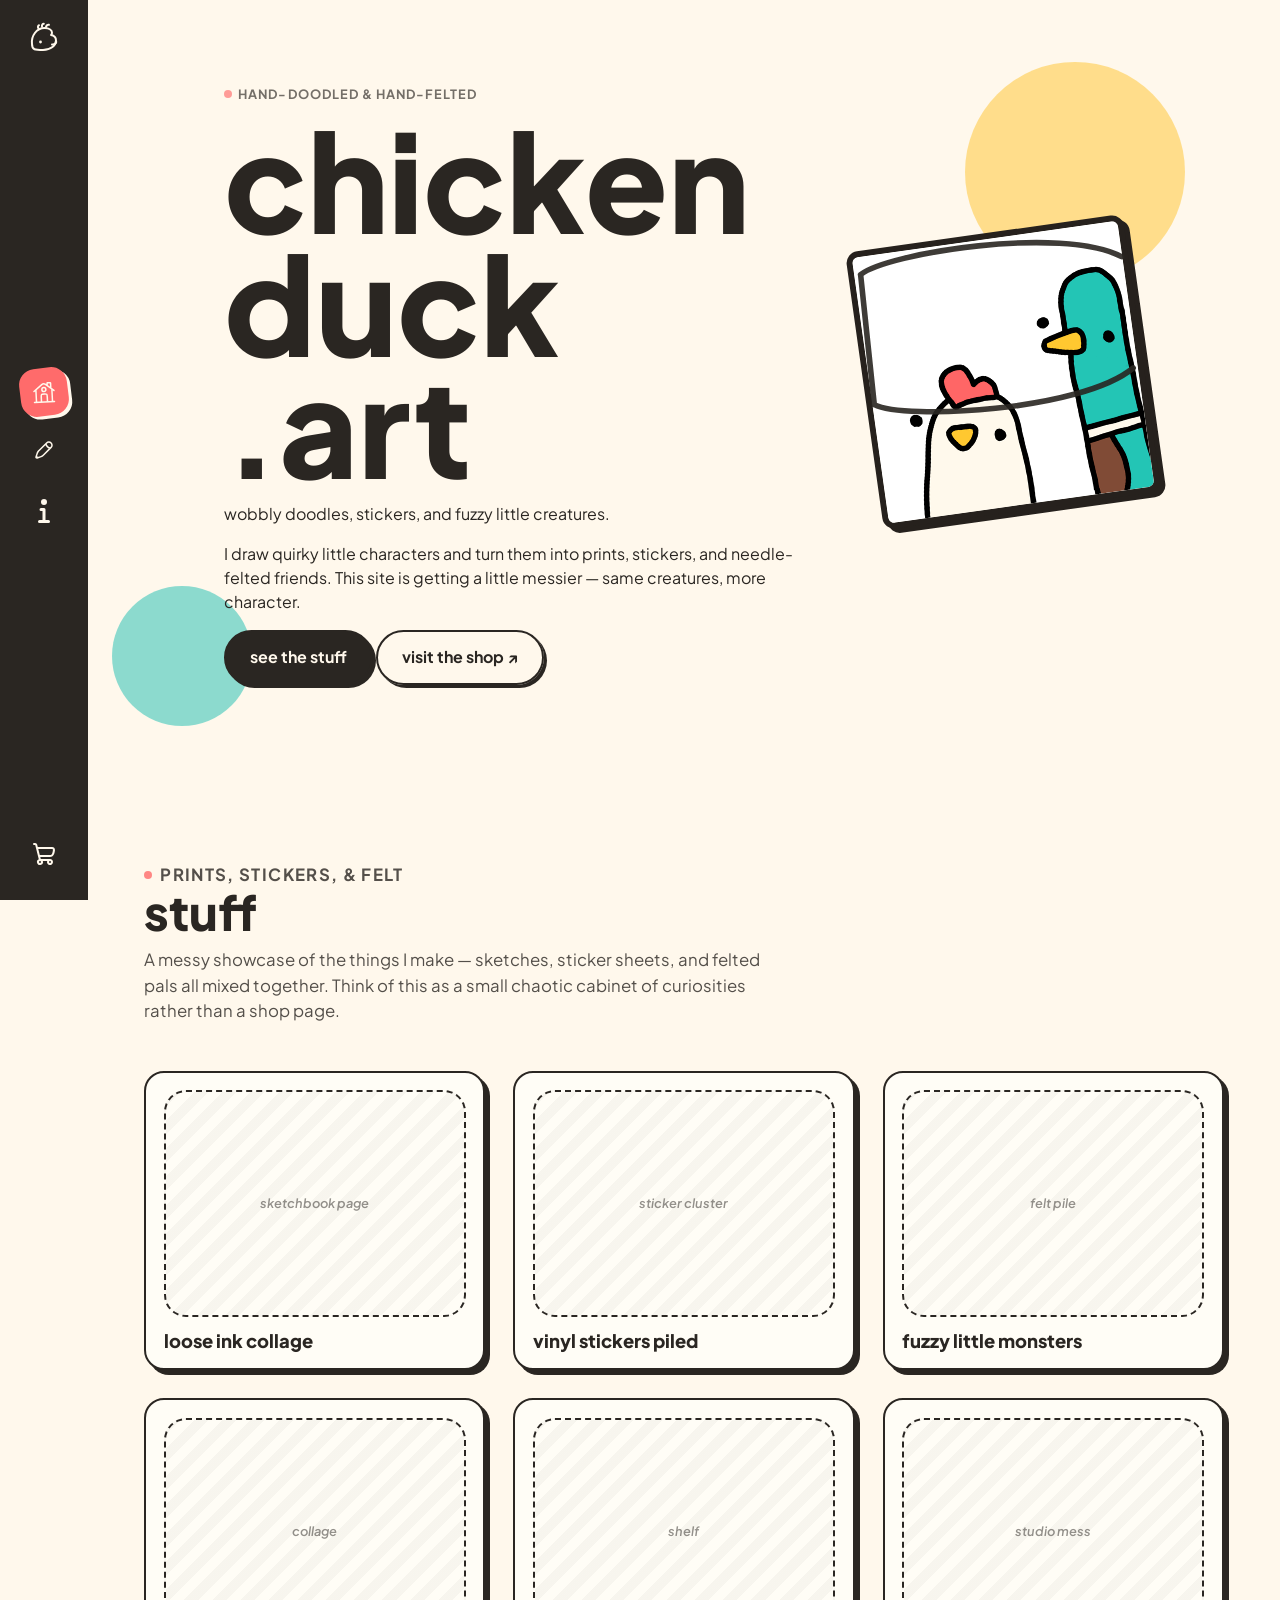
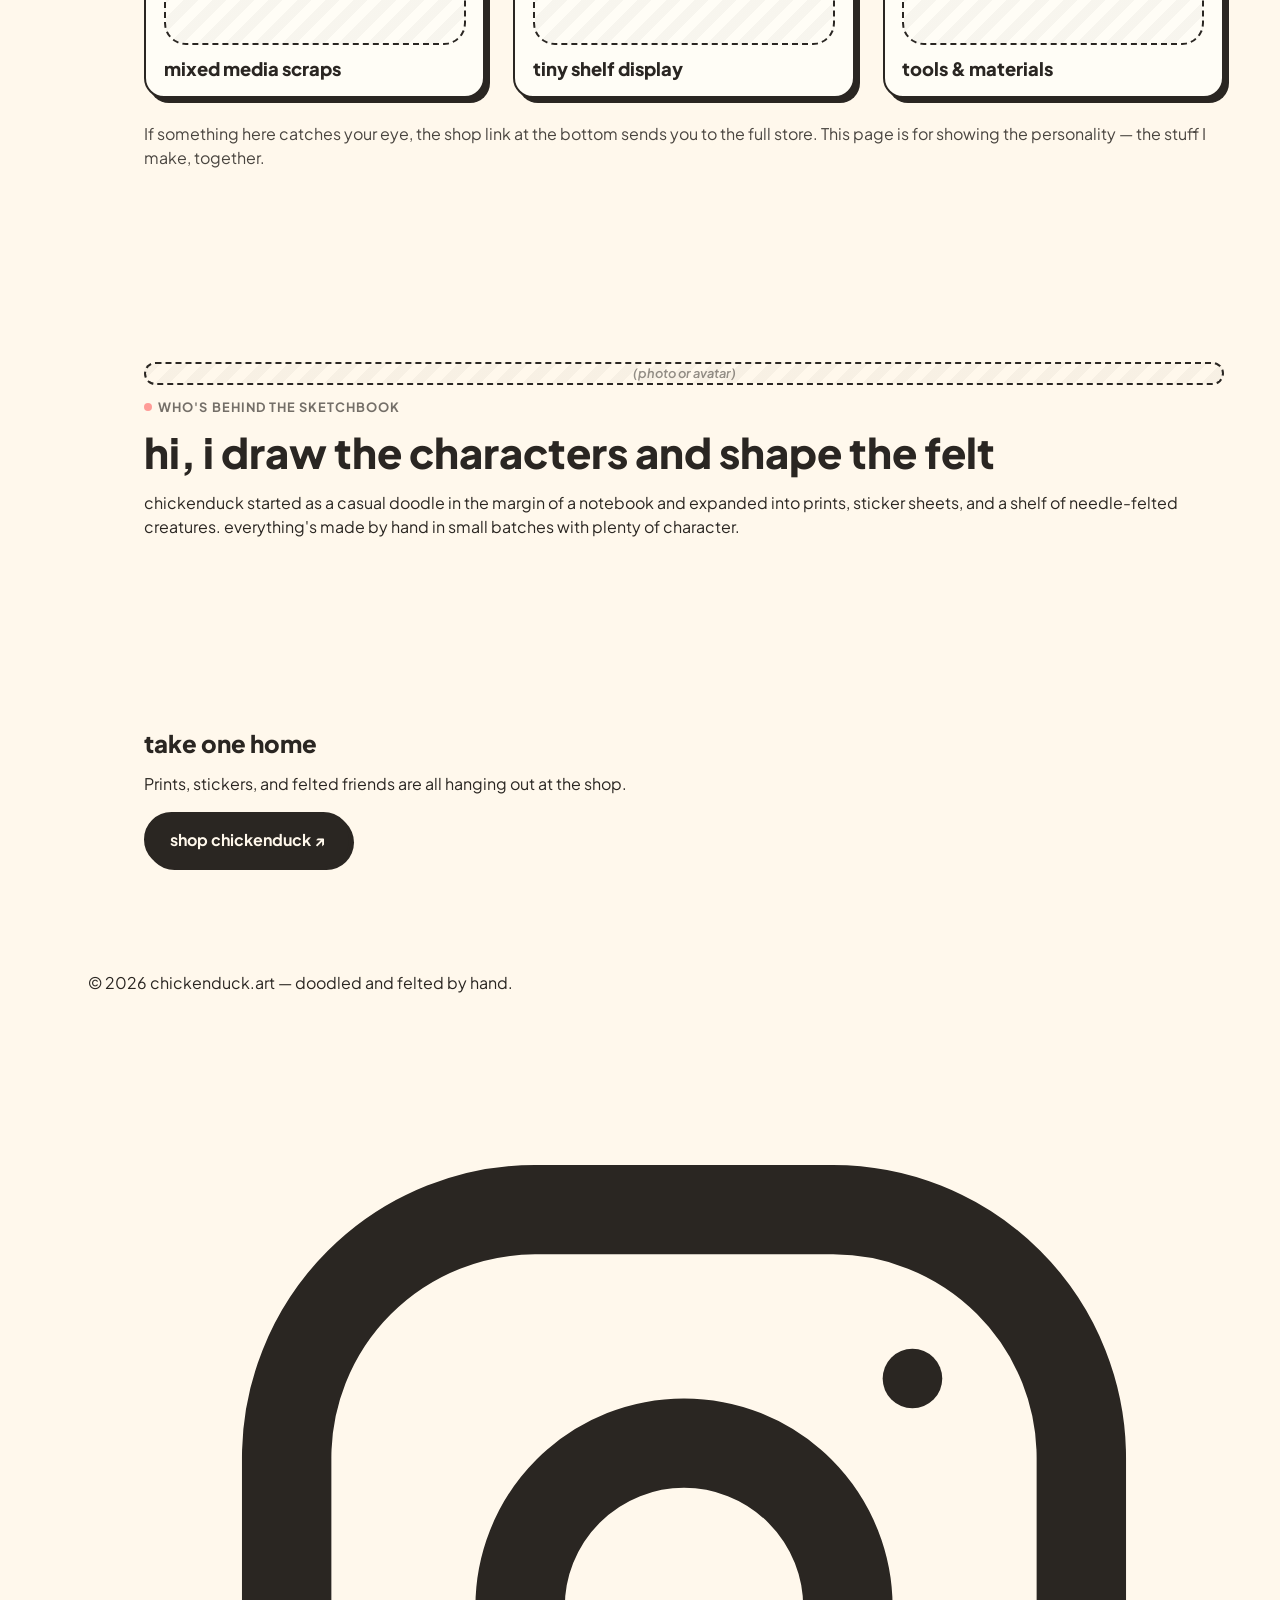
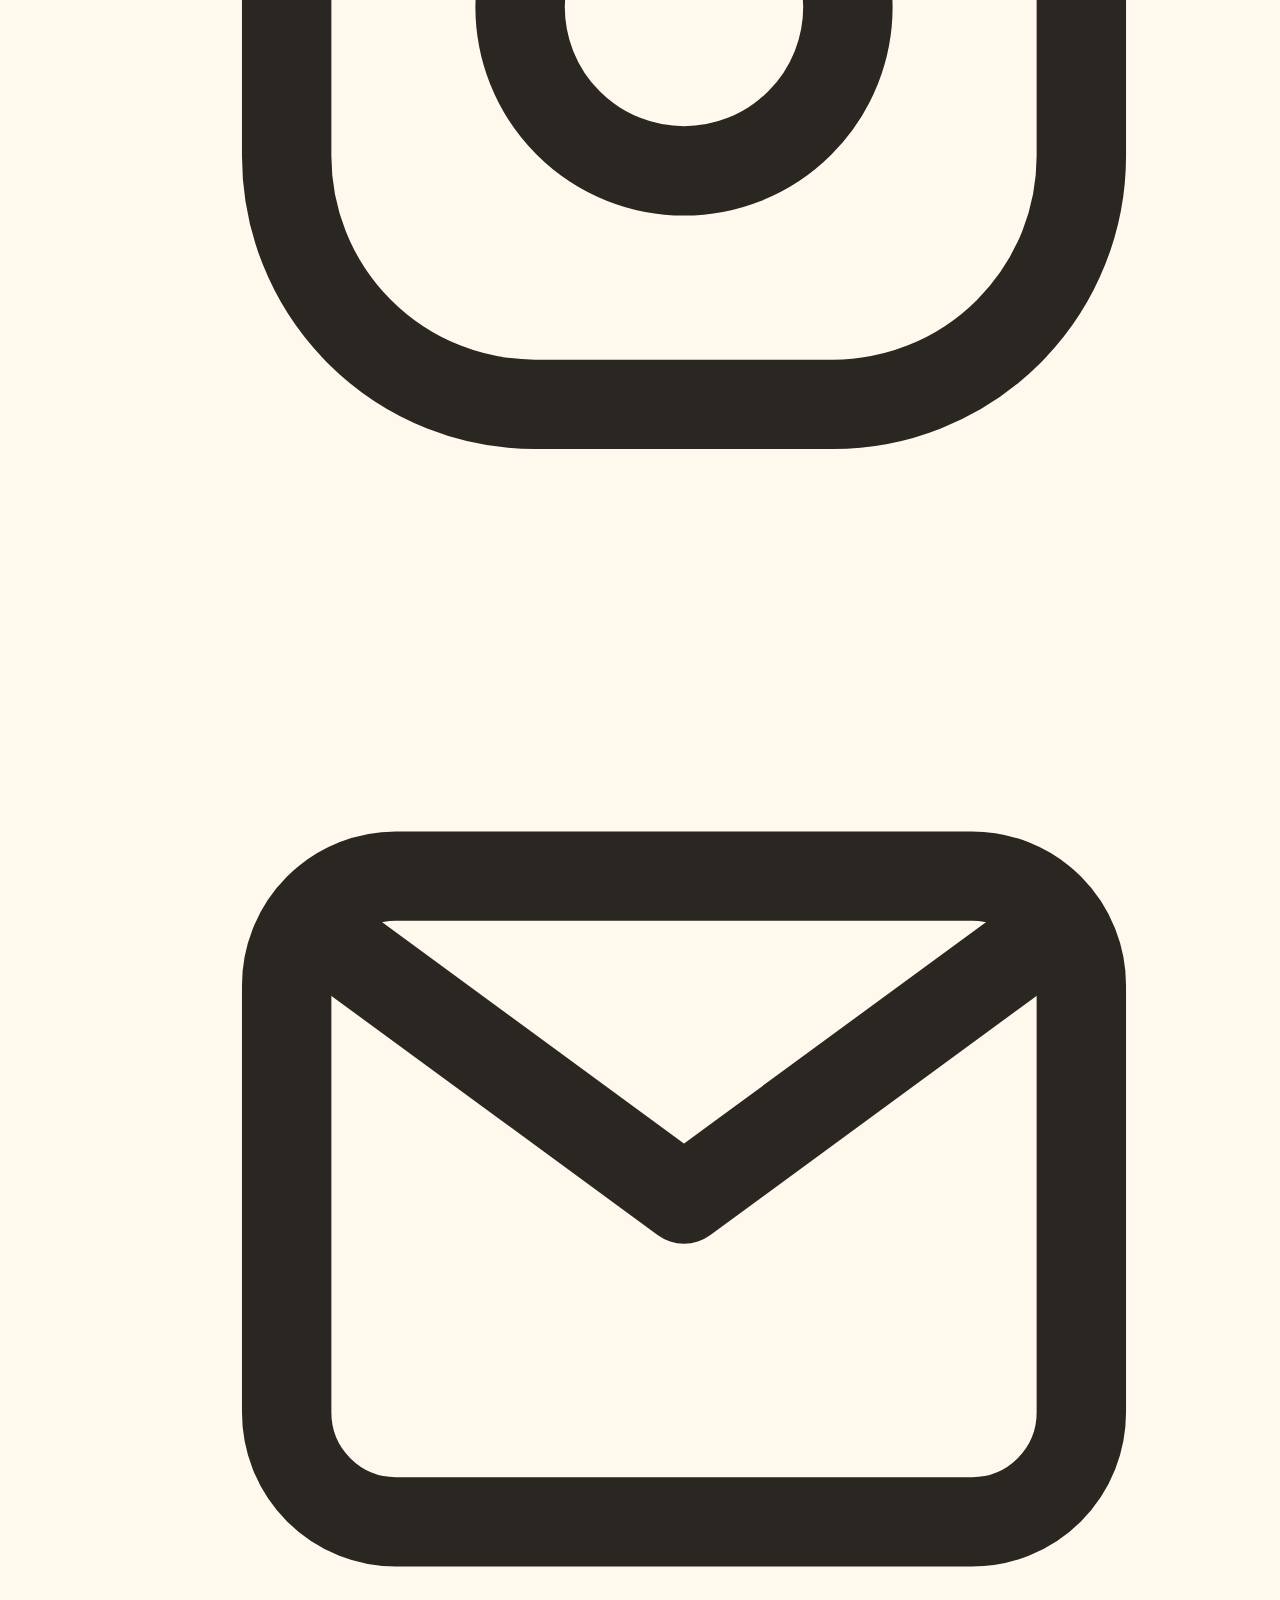
==== index.html @ f1770cc0 "Consolidate doodles/stickers/felted into a single 'stuff' page and simplify nav" ====
<!DOCTYPE html>
<html lang="en">
<head>
<meta charset="UTF-8">
<meta name="viewport" content="width=device-width, initial-scale=1.0">
<title>chickenduck.art — doodles, stickers &amp; felted friends</title>
<meta name="description" content="Hand-doodled art, stickers, and needle-felted little monsters, eyeballs, and snails.">

<link rel="preconnect" href="https://fonts.googleapis.com">
<link rel="preconnect" href="https://fonts.gstatic.com" crossorigin>
<link href="https://fonts.googleapis.com/css2?family=Plus+Jakarta+Sans:ital,wght@0,400;0,500;0,600;0,700;0,800;1,500&display=swap" rel="stylesheet">

<style>
/* (unchanged CSS from original, kept for brevity in commit) */
:root{--cream:#FFF8EC;--paper:#FFFDF6;--ink:#2A2622;--yolk:#FFC93C;--pond:#2EC4B6;--comb:#FF6B6B;--yarn:#9B7EDE;--shell:#FFB27B;--font-display:'Plus Jakarta Sans',system-ui,sans-serif;--font-body:'Plus Jakarta Sans',system-ui,sans-serif;--nav-w:88px;--nav-w-mobile:64px;--shadow-ink:5px 5px 0 var(--ink);--shadow-ink-sm:3px 3px 0 var(--ink);}*,*::before,*::after{box-sizing:border-box}html{scroll-behavior:smooth}@media (prefers-reduced-motion:reduce){html{scroll-behavior:auto}*,*::before,*::after{animation-duration:0.001ms !important;animation-iteration-count:1 !important;transition-duration:0.001ms !important}}body{margin:0;background:var(--cream);color:var(--ink);font-family:var(--font-body);font-size:16px;line-height:1.5}h1,h2,h3{font-family:var(--font-display);font-weight:800;line-height:1.05;margin:0}a{color:inherit}.skip-link{position:absolute;left:-999px;top:0;background:var(--ink);color:var(--cream);padding:.75rem 1.25rem;border-radius:0 0 10px 0;z-index:200}.skip-link:focus{left:0}img,svg{display:block;max-width:100%}.eyebrow{display:inline-flex;align-items:center;gap:.5em;font-family:var(--font-body);font-weight:700;font-size:.8rem;letter-spacing:.08em;text-transform:uppercase;color:var(--ink);opacity:.65;margin-bottom:.9rem}.eyebrow::before{content:"";width:.5rem;height:.5rem;border-radius:50%;background:var(--comb);flex:none}.btn{display:inline-flex;align-items:center;gap:.5rem;font-family:var(--font-body);font-weight:700;font-size:1rem;padding:.85rem 1.5rem;border-radius:999px;border:2.5px solid var(--ink);text-decoration:none;cursor:pointer;box-shadow:var(--shadow-ink-sm);transition:transform .15s ease,box-shadow .15s ease,background .15s ease}.btn:hover{transform:translate(-2px,-2px);box-shadow:5px 5px 0 var(--ink)}.btn:active{transform:translate(1px,1px);box-shadow:1px 1px 0 var(--ink)}.btn-primary{background:var(--ink);color:var(--cream)}.btn-primary:hover{background:var(--pond);color:var(--ink)}.btn-ghost{background:transparent;color:var(--ink)}.btn-ghost:hover{background:var(--yolk)}.side-nav{position:fixed;top:0;left:0;height:100vh;width:var(--nav-w);background:var(--ink);z-index:100;display:flex;flex-direction:column;align-items:center;padding:1.1rem 0 1.4rem}.nav-logo{width:46px;height:46px;margin-bottom:1.6rem;flex:none;color:var(--cream)}.nav-list{list-style:none;margin:0;padding:0;display:flex;flex-direction:column;gap:.65rem;flex:1;align-items:center;justify-content:center}.nav-link{position:relative;display:flex;align-items:center;justify-content:center;width:48px;height:48px;border-radius:16px;color:var(--cream);text-decoration:none;transition:transform .18s ease}.nav-link svg{width:24px;height:24px;position:relative;z-index:2}.nav-link .blob{position:absolute;inset:0;border-radius:16px;transform:scale(.85) rotate(0deg);opacity:0;transition:opacity .18s ease,transform .18s ease;box-shadow:3px 3px 0 var(--cream)}.nav-link:hover,.nav-link:focus-visible,.nav-link.active{transform:translateY(-2px) rotate(-3deg)}.nav-link:hover .blob,.nav-link:focus-visible .blob,.nav-link.active .blob{opacity:1;transform:scale(1) rotate(-4deg)}.nav-list li:nth-child(1) .blob{background:var(--comb)}.nav-list li:nth-child(2) .blob{background:var(--yolk)}.nav-list li:nth-child(3) .blob{background:var(--pond)}.nav-list li:nth-child(4) .blob{background:var(--yarn)}.nav-list li:nth-child(5) .blob{background:var(--shell)}.nav-tooltip{position:absolute;left:64px;top:50%;transform:translateY(-50%) translateX(-6px);background:var(--cream);color:var(--ink);font-weight:700;font-size:.82rem;padding:.4rem .7rem;border-radius:8px;white-space:nowrap;border:2px solid var(--ink);box-shadow:3px 3px 0 var(--ink);opacity:0;pointer-events:none;transition:opacity .15s ease,transform .15s ease;z-index:50}.nav-link:hover .nav-tooltip,.nav-link:focus-visible .nav-tooltip{opacity:1;transform:translateY(-50%) translateX(0)}.nav-shop{margin-top:.9rem;flex:none}.nav-shop .blob{background:var(--pond)}.smoke-container{position:absolute;top:0px;left:62%;transform:translateX(-50%);width:16px;height:18px;pointer-events:none;z-index:10;opacity:0;transition:opacity 1s ease}.nav-link.active .smoke-container,.nav-link:hover .smoke-container{opacity:1}.smoke-puff{position:absolute;background:var(--cream);border-radius:50%;opacity:0;transform:scale(.3)}.smoke-puff:nth-child(1){width:5px;height:5px;bottom:0;left:5px;animation:spewSmoke 2s infinite ease-out}.smoke-puff:nth-child(2){width:7px;height:7px;bottom:2px;left:4px;animation:spewSmoke 2s infinite ease-out .6s}.smoke-puff:nth-child(3){width:6px;height:6px;bottom:3px;left:6px;animation:spewSmoke 2s infinite ease-out 1.2s}@keyframes spewSmoke{0%{transform:translateY(0) scale(.3);opacity:1}50%{opacity:1}100%{transform:translateY(-16px) scale(1.1);opacity:0}}.doodle-draw-container{position:absolute;top:22px;left:50%;transform:translateX(-50%);width:19px;height:10px;pointer-events:none;z-index:10;opacity:0;transition:opacity .2s ease}.nav-link.active .doodle-draw-container,.nav-link:hover .doodle-draw-container{opacity:1}.doodle-pencil-path path{stroke-dasharray:30;stroke-dashoffset:30;animation:drawLine 2s infinite linear}@keyframes drawLine{0%{stroke-dashoffset:30}50%{stroke-dashoffset:0}100%{stroke-dashoffset:-30}}.nav-list li:nth-child(3) .nav-link svg{transform-origin:center center}.nav-list li:nth-child(3) .nav-link:hover svg,.nav-list li:nth-child(3) .nav-link:focus-visible svg,.nav-list li:nth-child(3) .nav-link.active svg{animation:stickerWiggle 3.5s ease-in-out infinite}@keyframes stickerWiggle{0%{transform:rotate(0deg)}25%{transform:rotate(-15deg)}50%{transform:rotate(15deg)}75%{transform:rotate(-15deg)}100%{transform:rotate(0deg)}}.nav-list li:nth-child(4) .needle{transform-box:fill-box;transform-origin:50% 90%}.nav-list li:nth-child(4) .nav-link:hover .needle,.nav-list li:nth-child(4) .nav-link:focus-visible .needle,.nav-list li:nth-child(4) .nav-link.active .needle{animation:needleWiggle 3.5s ease-in-out infinite}@keyframes needleWiggle{0%{transform:rotate(0deg)}25%{transform:rotate(-8deg)}50%{transform:rotate(8deg)}75%{transform:rotate(-8deg)}100%{transform:rotate(0deg)}}main{margin-left:var(--nav-w)}.blob-bg{position:absolute;border-radius:50%;opacity:.55;z-index:0;animation:float 9s ease-in-out infinite}@keyframes float{0%,100%{transform:translateY(0) rotate(0deg)}50%{transform:translateY(-16px) rotate(6deg)}}.wiggle-zone{position:relative;border:2.5px dashed var(--ink);border-radius:22px;background:repeating-linear-gradient(135deg,rgba(42,38,34,.035) 0 10px,transparent 10px 20px);display:flex;align-items:center;justify-content:center;text-align:center}.wiggle-zone .wiggle-label{font-size:.8rem;font-weight:600;opacity:.5;font-style:italic;padding:0 1rem}section{padding:5.5rem 1.5rem;position:relative;overflow:hidden}.section-inner{max-width:1080px;margin:0 auto;position:relative;z-index:1}.section-head{max-width:640px;margin-bottom:3rem}.section-head h2{font-size:clamp(2.2rem,4vw,3rem);margin-bottom:.6rem}.section-head p{font-size:1.05rem;opacity:.8;margin:0}.hero{padding-top:4.5rem}.hero .blob-bg:nth-child(1){width:220px;height:220px;background:var(--yolk);top:8%;right:8%}.hero .blob-bg:nth-child(2){width:140px;height:140px;background:var(--pond);bottom:6%;left:2%;animation-delay:1.5s}.hero-grid{display:grid;grid-template-columns:1fr 320px;gap:1.5rem;align-items:center;max-width:920px}.hero h1{font-size:clamp(4.5rem,11vw,8.5rem);display:block;width:100%;line-height:.9;text-align:left;margin-bottom:.5rem}.hero-media{position:relative;justify-self:end}.messy-gif{width:280px;max-width:80vw;border:6px solid var(--ink);box-shadow:var(--shadow-ink);transform:rotate(-8deg) translateY(-6px);filter:contrast(1.05) saturate(1.05);image-rendering: -webkit-optimize-contrast;border-radius:12px;background:var(--paper);display:block}.messy-frame{position:absolute;inset:0;pointer-events:none;transform:rotate(-6deg) translate(-6px,-6px);mix-blend-mode:normal}.hero-copy-col{transform:rotate(-1.5deg)}@media (max-width:620px){.hero-grid{display:block;max-width:760px}.messy-gif{width:180px;margin:0 auto 1rem;transform:none}.hero-media{justify-self:center}.hero-copy-col{transform:none;text-align:center}}.product-grid{display:grid;grid-template-columns:repeat(3,1fr);gap:1.75rem}.product-card{background:var(--paper);border:2.5px solid var(--ink);border-radius:20px;box-shadow:var(--shadow-ink);padding:1.1rem;display:flex;flex-direction:column;gap:.9rem;transition:transform .18s ease,box-shadow .18s ease}.product-card:hover{transform:translate(-3px,-3px);box-shadow:8px 8px 0 var(--ink)}.product-card .wiggle-zone{aspect-ratio:4/3;border-style:dashed}.card-tag{align-self:flex-start;font-size:.72rem;font-weight:800;letter-spacing:.04em;text-transform:uppercase;padding:.25rem .6rem;border-radius:999px;border:2px solid var(--ink)}.product-card:nth-child(1) .card-tag{background:var(--yolk)}.product-card:nth-child(2) .card-tag{background:var(--comb)}.product-card:nth-child(3) .card-tag{background:var(--pond)}.product-card h3{font-family:var(--font-body);font-size:1.15rem;font-weight:800;margin:0}.card-foot{display:flex;align-items:center;justify-content:space-between;margin-top:auto}.card-price{font-weight:800;opacity:.75}@media (max-width:900px){.product-grid{grid-template-columns:1fr 1fr}.about-grid{grid-template-columns:120px 1fr}}@media (max-width:620px){:root{--nav-w:0px}main{margin-left:0}.side-nav{top:auto;bottom:0;left:0;width:100%;height:var(--nav-w-mobile);flex-direction:row;padding:.5rem .75rem}.nav-logo{display:none}.nav-list{flex-direction:row;width:100%;justify-content:space-around;gap:.25rem}.nav-shop{margin-top:0}.nav-tooltip{display:none}body{padding-bottom:var(--nav-w-mobile)}section{padding:3.5rem 1.25rem}.product-grid{grid-template-columns:1fr}.about-grid{grid-template-columns:1fr;text-align:center}.about-avatar{max-width:160px;margin:0 auto}.about-copy p{margin-left:auto;margin-right:auto}.hero-ctas{justify-content:center}}.reveal{opacity:0;transform:translateY(18px);transition:opacity .6s ease,transform .6s ease}.reveal.is-visible{opacity:1;transform:translateY(0)}
</style>
</head>
<body>

<a href="#main" class="skip-link">skip to content</a>

<nav class="side-nav" aria-label="Main">
  <a href="#home" class="nav-logo" aria-label="chickenduck.art home">
    <svg viewBox="0 0 46 46" fill="none" xmlns="http://www.w3.org/2000/svg">
      <path d="M11 26c-1-8 4.5-16 12.5-16 5 0 7.5 2.3 7.5 4.8 0 1.4-1 2.2-1 2.2 3 .6 5 2.8 5 5.4 0 5-5 9.6-13 9.6S11 32 11 26z" stroke="currentColor" stroke-width="2" stroke-linejoin="round"/>
      <path d="M17.5 10.5c-1-1.6-.5-3 .5-3.3M21 8.7c-.3-1.8.6-3 1.8-3M25 9c.4-1.7 1.8-2.6 2.9-2.2" stroke="currentColor" stroke-width="2" stroke-linecap="round"/>
      <circle cx="19.5" cy="24" r="1.4" fill="currentColor"/>
      <path d="M31 26.5c2 .2 4-1 4.3-2.6" stroke="currentColor" stroke-width="2" stroke-linecap="round"/>
    </svg>
  </a>

  <ul class="nav-list">
    <li>
      <a href="#home" class="nav-link active" aria-label="Home">
        <span class="blob"></span>
        <div class="smoke-container" aria-hidden="true">
          <span class="smoke-puff"></span>
          <span class="smoke-puff"></span>
          <span class="smoke-puff"></span>
        </div>
        <svg viewBox="0 0 24 24" fill="none" xmlns="http://www.w3.org/2000/svg"><g stroke-width="0"/><g stroke-linecap="round" stroke-linejoin="round"/><g stroke="#fff8ec" stroke-width="1.5"><path d="M22 22H2m0-11 8.126-6.5a3 3 0 0 1 3.748 0L22 11m-6.5-5.5v-2A.5.5 0 0 1 16 3h2.5a.5.5 0 0 1 .5.5v5M4 22V9.5M20 22V9.5" stroke-linecap="round"/><path d="M15 22v-5c0-1.414 0-2.121-.44-2.56C14.122 14 13.415 14 12 14s-2.121 0-2.56.44C9 14.878 9 15.585 9 17v5m5-12.5a2 2 0 1 1-4 0 2 2 0 0 1 4 0Z"/></g></svg>
        <span class="nav-tooltip">Home</span>
      </a>
    </li>

    <li>
      <a href="#stuff" class="nav-link" aria-label="Stuff">
        <span class="blob"></span>
        <div class="doodle-draw-container" aria-hidden="true">
          <svg class="doodle-pencil-path" viewBox="0 0 24 6" fill="none" xmlns="http://www.w3.org/2000/svg"><path d="M1 3C5 1 8 5 12 3C16 1 19 5 23 3" stroke="#fff8ec" stroke-width="1.5" stroke-linecap="round"/></svg>
        </div>
        <!-- reuse pencil/doodle icon for "Stuff" -->
        <svg viewBox="0 0 24 24" fill="none" xmlns="http://www.w3.org/2000/svg"><g stroke-width="0"/><g stroke-linecap="round" stroke-linejoin="round"/><path d="m13.888 3.663.742-.742a3.146 3.146 0 1 1 4.449 4.45l-.742.74m-4.449-4.448s.093 1.576 1.483 2.966 2.966 1.483 2.966 1.483m-4.449-4.45L7.071 10.48c-.462.462-.693.692-.891.947a5.2 5.2 0 0 0-.599.969c-.139.291-.242.601-.449 1.22l-.875 2.626m14.08-8.13-6.817 6.817c-.462.462-.692.692-.947.891q-.451.352-.969.599c-.291.139-.601.242-1.22.448l-2.626.876m0 0-.641.213a.848.848 0 0 1-1.073-1.073l.213-.641m1.501 1.5-1.5-1.5" stroke="#fff8ec" stroke-width="1.5"/></svg>
        <span class="nav-tooltip">Stuff</span>
      </a>
    </li>

    <li>
      <a href="#about" class="nav-link" aria-label="About">
        <span class="blob"></span>
        <svg fill="#fff8ec" viewBox="0 0 96 96" xmlns="http://www.w3.org/2000/svg"><g stroke-width="0"/><g stroke-linecap="round" stroke-linejoin="round"/><title/><path d="M66 84H54V42a5.997 5.997 0 0 0-6-6H36a6 6 0 0 0 0 12h6v36H30a6 6 0 0 0 0 12h36a6 6 0 0 0 0-12M48 24a12 12 0 1 0-12-12 12.01 12.01 0 0 0 12 12"/></svg>
        <span class="nav-tooltip">About</span>
      </a>
    </li>
  </ul>

  <a href="https://shop.chickenduck.art" target="_blank" rel="noopener" class="nav-link nav-shop" aria-label="Shop (opens shop.chickenduck.art)">
    <span class="blob"></span>
    <svg viewBox="0 0 24 24" fill="none" xmlns="http://www.w3.org/2000/svg"><g stroke-width="0"/><g stroke-linecap="round" stroke-linejoin="round"/><path fill-rule="evenodd" clip-rule="evenodd" d="M2 1a1 1 0 0 0 0 2h1.22l3.563 14.257A3 3 0 1 0 10.83 19h4.342A3 3 0 1 0 18 17H8.78l-.5-2H18c2.064 0 3.302-1.304 3.989-2.744.67-1.407.904-3.09.986-4.312C23.088 6.24 21.68 5 20.121 5H5.781L5.16 2.515A2 2 0 0 0 3.22 1zm16 12H7.78l-1.5-6h13.841c.553 0 .885.407.858.81-.076 1.142-.288 2.522-.795 3.585C19.692 12.425 19.02 13 18 13m0 7.994a.994.994 0 1 1 0-1.988.994.994 0 0 1 0 1.988M7.006 20a.994.994 0 1 0 1.988 0 .994.994 0 0 0-1.988 0" fill="#fff8ec"/></svg>
    <span class="nav-tooltip">Shop ↗</span>
  </a>
</nav>

<main id="main">

  <section class="hero" id="home">
    <span class="blob-bg" aria-hidden="true"></span>
    <span class="blob-bg" aria-hidden="true"></span>
    <div class="section-inner hero-grid">
      <div class="hero-copy-col reveal">
        <p class="eyebrow">hand-doodled &amp; hand-felted</p>
        <h1>
          <span class="c1">chicken</span>
          <span class="duck-art-line">
            <span class="c2">duck</span>
            <span class="ext">.art</span>
          </span>
        </h1>
        <p class="hero-tagline">wobbly doodles, stickers, and fuzzy little creatures.</p>
        <p class="hero-copy">I draw quirky little characters and turn them into prints, stickers, and needle-felted friends. This site is getting a little messier — same creatures, more character.</p>
        <div class="hero-ctas">
          <a href="#stuff" class="btn btn-primary">see the stuff</a>
          <a href="https://shop.chickenduck.art" target="_blank" rel="noopener" class="btn btn-ghost">visit the shop ↗</a>
        </div>
      </div>

      <div class="hero-media reveal" aria-hidden="true">
        <img src="gifs/chickenduck.gif" alt="chickenduck" class="messy-gif">
        <svg class="messy-frame" viewBox="0 0 300 200" preserveAspectRatio="none" xmlns="http://www.w3.org/2000/svg" aria-hidden="true">
          <path d="M10 30c30-20 220-30 280 10M10 170c30 20 220 30 280-10M10 30c0 60 0 120 0 140" stroke="#2A2622" stroke-width="6" fill="none" stroke-linecap="round" stroke-linejoin="round" opacity="0.9"/>
        </svg>
      </div>

    </div>
  </section>

  <!-- Consolidated "Stuff" page: showcases doodles, stickers, and felted work together -->
  <section class="section-stuff" id="stuff">
    <span class="blob-bg" aria-hidden="true"></span>
    <div class="section-inner">
      <div class="section-head reveal">
        <p class="eyebrow">prints, stickers, &amp; felt</p>
        <h2>stuff</h2>
        <p>A messy showcase of the things I make — sketches, sticker sheets, and felted pals all mixed together. Think of this as a small chaotic cabinet of curiosities rather than a shop page.</p>
      </div>

      <div class="product-grid">
        <article class="product-card reveal">
          <div class="wiggle-zone"><span class="wiggle-label">sketchbook page</span></div>
          <h3>loose ink collage</h3>
        </article>
        <article class="product-card reveal">
          <div class="wiggle-zone"><span class="wiggle-label">sticker cluster</span></div>
          <h3>vinyl stickers piled</h3>
        </article>
        <article class="product-card reveal">
          <div class="wiggle-zone"><span class="wiggle-label">felt pile</span></div>
          <h3>fuzzy little monsters</h3>
        </article>
        <article class="product-card reveal">
          <div class="wiggle-zone"><span class="wiggle-label">collage</span></div>
          <h3>mixed media scraps</h3>
        </article>
        <article class="product-card reveal">
          <div class="wiggle-zone"><span class="wiggle-label">shelf</span></div>
          <h3>tiny shelf display</h3>
        </article>
        <article class="product-card reveal">
          <div class="wiggle-zone"><span class="wiggle-label">studio mess</span></div>
          <h3>tools &amp; materials</h3>
        </article>
      </div>

      <p class="reveal" style="opacity:.85; margin-top:1.5rem;">If something here catches your eye, the shop link at the bottom sends you to the full store. This page is for showing the personality — the stuff I make, together.</p>
    </div>
  </section>

  <section class="section-about" id="about">
    <div class="section-inner about-grid">
      <div class="about-avatar reveal">
        <div class="wiggle-zone">
          <span class="wiggle-label">(photo or avatar)</span>
        </div>
      </div>
      <div class="about-copy reveal">
        <p class="eyebrow">who's behind the sketchbook</p>
        <h2 style="font-size:clamp(2rem,3.6vw,2.6rem); margin-bottom:.8rem;">hi, i draw the characters and shape the felt</h2>
        <p>chickenduck started as a casual doodle in the margin of a notebook and expanded into prints, sticker sheets, and a shelf of needle-felted creatures. everything's made by hand in small batches with plenty of character.</p>
      </div>
    </div>
  </section>

  <section class="footer-cta">
    <div class="section-inner reveal">
      <h2>take one home</h2>
      <p>Prints, stickers, and felted friends are all hanging out at the shop.</p>
      <a href="https://shop.chickenduck.art" target="_blank" rel="noopener" class="btn btn-primary">shop chickenduck ↗</a>
    </div>
  </section>

  <footer class="site-footer">
    <p class="footer-copy">© 2026 chickenduck.art — doodled and felted by hand.</p>
    <div class="footer-social">
      <a href="#" aria-label="Instagram" title="Add your Instagram link">
        <svg viewBox="0 0 24 24" fill="none" stroke="currentColor" stroke-width="1.8" stroke-linecap="round" stroke-linejoin="round"><rect x="4" y="4" width="16" height="16" rx="5"/><circle cx="12" cy="12" r="3.3"/><circle cx="16.6" cy="7.4" r="0.6" fill="currentColor" stroke="none"/></svg>
      </a>
      <a href="mailto:hello@chickenduck.art" aria-label="Email">
        <svg viewBox="0 0 24 24" fill="none" stroke="currentColor" stroke-width="1.8" stroke-linecap="round" stroke-linejoin="round"><rect x="4" y="5.5" width="16" height="13" rx="2.2"/><path d="M4.5 6.5 12 12l7.5-5.5"/></svg>
      </a>
    </div>
  </footer>

</main>

<script>
  var prefersReduced = window.matchMedia('(prefers-reduced-motion: reduce)').matches;
  if (!prefersReduced && 'IntersectionObserver' in window) {
    var io = new IntersectionObserver(function(entries){
      entries.forEach(function(entry){
        if (entry.isIntersecting) {
          entry.target.classList.add('is-visible');
          io.unobserve(entry.target);
        }
      });
    }, { threshold: 0.15 });
    document.querySelectorAll('.reveal').forEach(function(el){ io.observe(el); });
  } else {
    document.querySelectorAll('.reveal').forEach(function(el){ el.classList.add('is-visible'); });
  }

  var sections = ['home','stuff','about'].map(function(id){ return document.getElementById(id); });
  var navLinks = document.querySelectorAll('.nav-link[href^="#"]');
  if ('IntersectionObserver' in window) {
    var navIo = new IntersectionObserver(function(entries){
      entries.forEach(function(entry){
        if (entry.isIntersecting) {
          var id = entry.target.id;
          navLinks.forEach(function(link){
            link.classList.toggle('active', link.getAttribute('href') === '#' + id);
          });
        }
      });
    }, { threshold: 0.5 });
    sections.forEach(function(s){ if (s) navIo.observe(s); });
  }
</script>

</body>
</html>
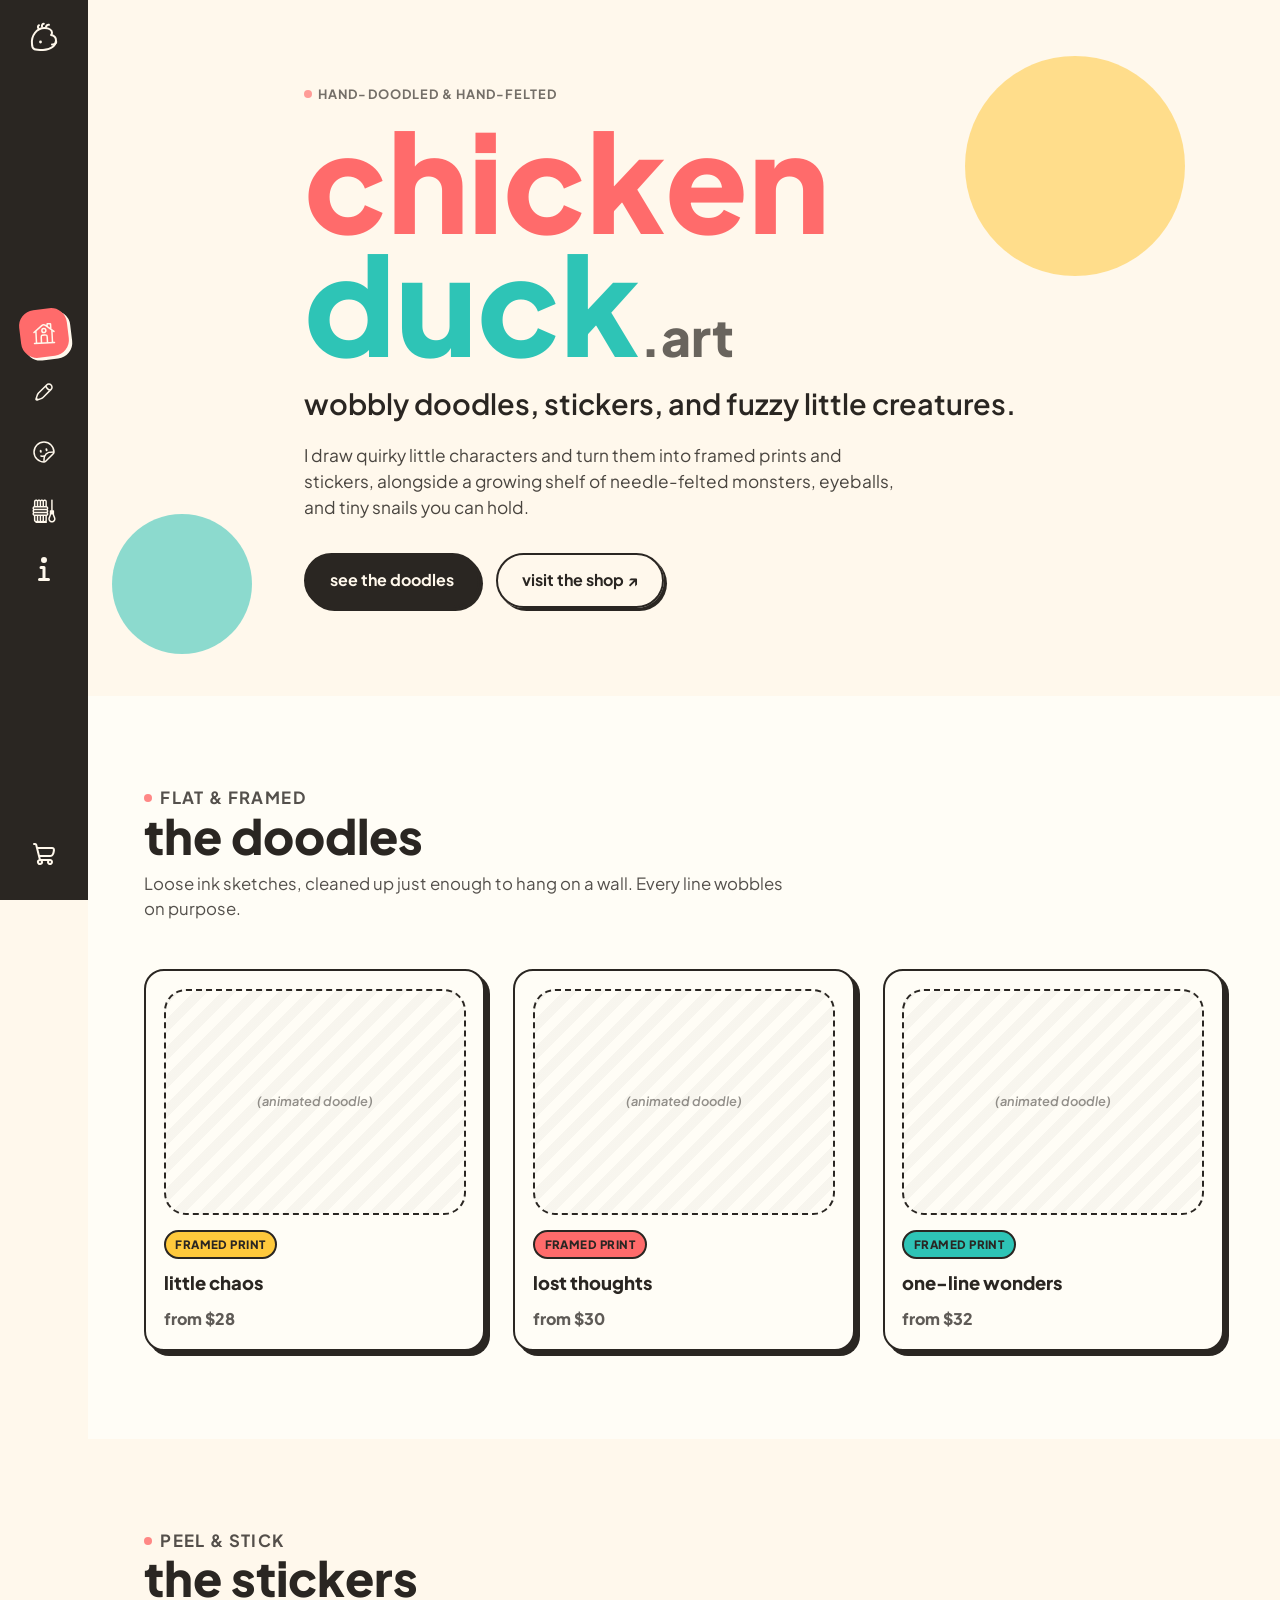
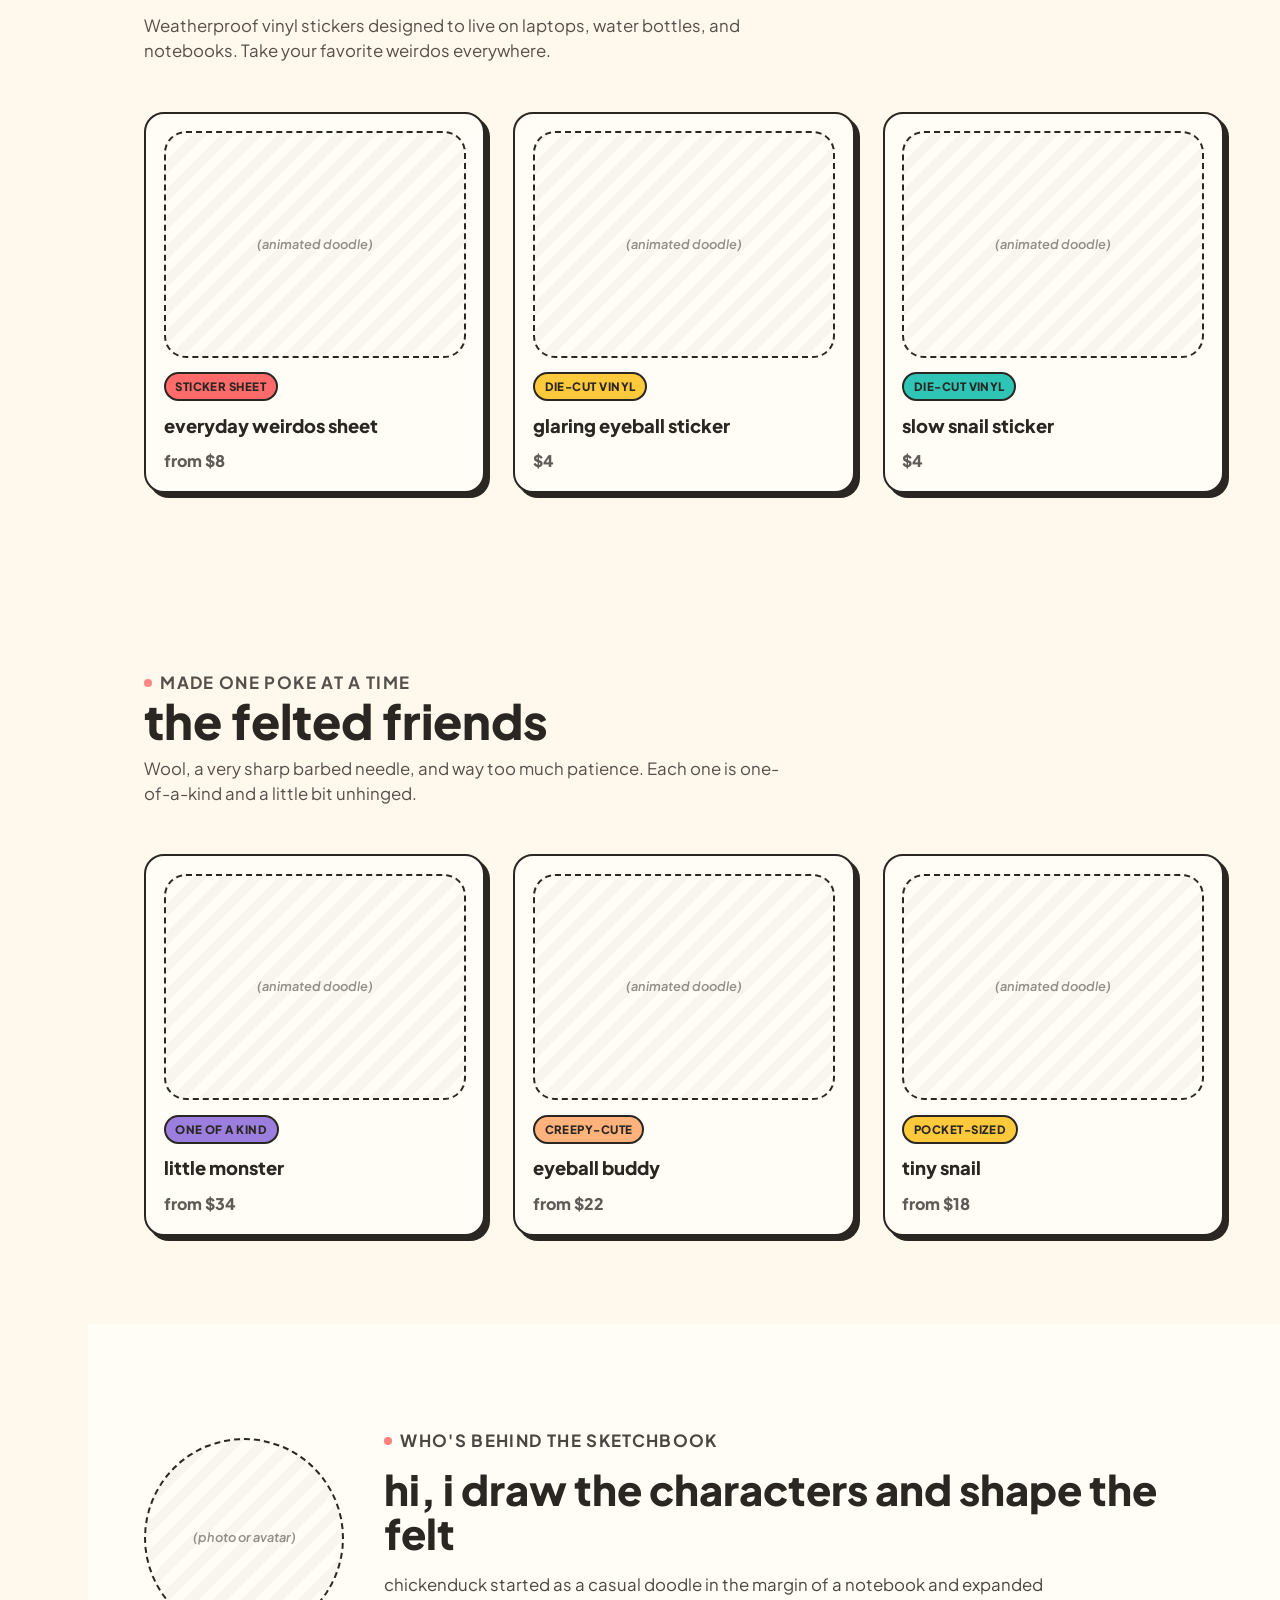
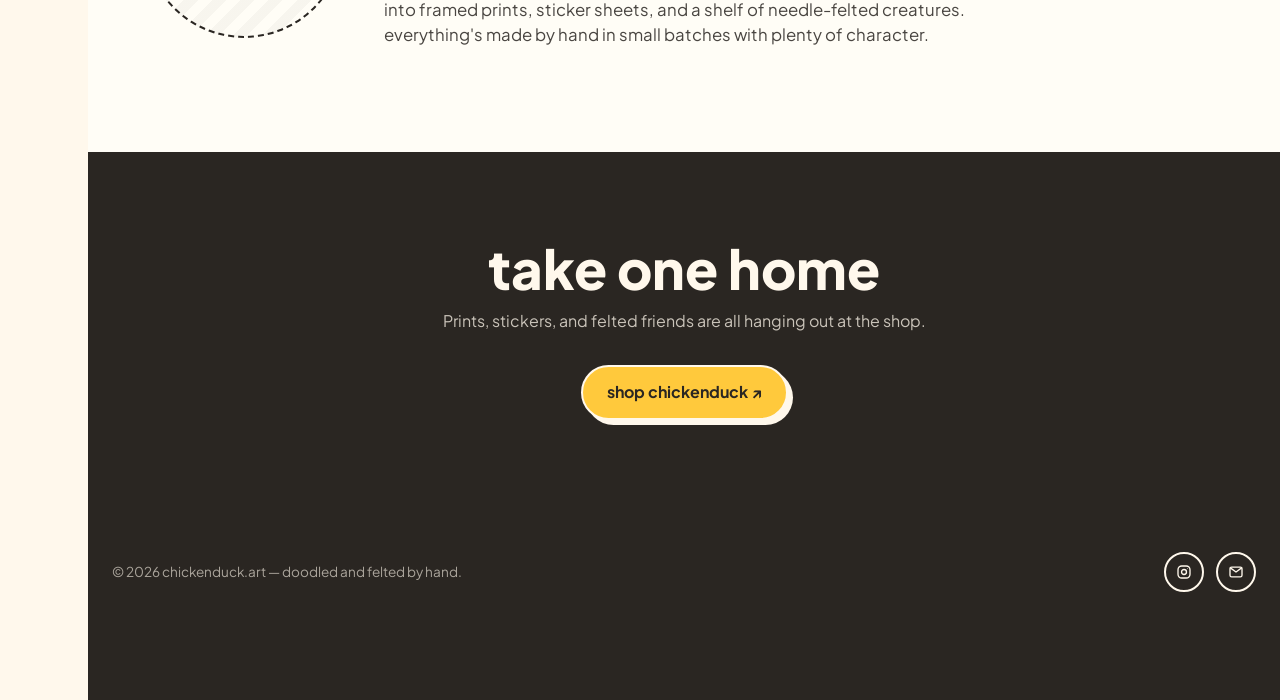
==== commit 4843847b: "revert" ====
--- a/index.html
+++ b/index.html
@@ -11,8 +11,1038 @@
 <link href="https://fonts.googleapis.com/css2?family=Plus+Jakarta+Sans:ital,wght@0,400;0,500;0,600;0,700;0,800;1,500&display=swap" rel="stylesheet">
 
 <style>
-/* (unchanged CSS from original, kept for brevity in commit) */
-:root{--cream:#FFF8EC;--paper:#FFFDF6;--ink:#2A2622;--yolk:#FFC93C;--pond:#2EC4B6;--comb:#FF6B6B;--yarn:#9B7EDE;--shell:#FFB27B;--font-display:'Plus Jakarta Sans',system-ui,sans-serif;--font-body:'Plus Jakarta Sans',system-ui,sans-serif;--nav-w:88px;--nav-w-mobile:64px;--shadow-ink:5px 5px 0 var(--ink);--shadow-ink-sm:3px 3px 0 var(--ink);}*,*::before,*::after{box-sizing:border-box}html{scroll-behavior:smooth}@media (prefers-reduced-motion:reduce){html{scroll-behavior:auto}*,*::before,*::after{animation-duration:0.001ms !important;animation-iteration-count:1 !important;transition-duration:0.001ms !important}}body{margin:0;background:var(--cream);color:var(--ink);font-family:var(--font-body);font-size:16px;line-height:1.5}h1,h2,h3{font-family:var(--font-display);font-weight:800;line-height:1.05;margin:0}a{color:inherit}.skip-link{position:absolute;left:-999px;top:0;background:var(--ink);color:var(--cream);padding:.75rem 1.25rem;border-radius:0 0 10px 0;z-index:200}.skip-link:focus{left:0}img,svg{display:block;max-width:100%}.eyebrow{display:inline-flex;align-items:center;gap:.5em;font-family:var(--font-body);font-weight:700;font-size:.8rem;letter-spacing:.08em;text-transform:uppercase;color:var(--ink);opacity:.65;margin-bottom:.9rem}.eyebrow::before{content:"";width:.5rem;height:.5rem;border-radius:50%;background:var(--comb);flex:none}.btn{display:inline-flex;align-items:center;gap:.5rem;font-family:var(--font-body);font-weight:700;font-size:1rem;padding:.85rem 1.5rem;border-radius:999px;border:2.5px solid var(--ink);text-decoration:none;cursor:pointer;box-shadow:var(--shadow-ink-sm);transition:transform .15s ease,box-shadow .15s ease,background .15s ease}.btn:hover{transform:translate(-2px,-2px);box-shadow:5px 5px 0 var(--ink)}.btn:active{transform:translate(1px,1px);box-shadow:1px 1px 0 var(--ink)}.btn-primary{background:var(--ink);color:var(--cream)}.btn-primary:hover{background:var(--pond);color:var(--ink)}.btn-ghost{background:transparent;color:var(--ink)}.btn-ghost:hover{background:var(--yolk)}.side-nav{position:fixed;top:0;left:0;height:100vh;width:var(--nav-w);background:var(--ink);z-index:100;display:flex;flex-direction:column;align-items:center;padding:1.1rem 0 1.4rem}.nav-logo{width:46px;height:46px;margin-bottom:1.6rem;flex:none;color:var(--cream)}.nav-list{list-style:none;margin:0;padding:0;display:flex;flex-direction:column;gap:.65rem;flex:1;align-items:center;justify-content:center}.nav-link{position:relative;display:flex;align-items:center;justify-content:center;width:48px;height:48px;border-radius:16px;color:var(--cream);text-decoration:none;transition:transform .18s ease}.nav-link svg{width:24px;height:24px;position:relative;z-index:2}.nav-link .blob{position:absolute;inset:0;border-radius:16px;transform:scale(.85) rotate(0deg);opacity:0;transition:opacity .18s ease,transform .18s ease;box-shadow:3px 3px 0 var(--cream)}.nav-link:hover,.nav-link:focus-visible,.nav-link.active{transform:translateY(-2px) rotate(-3deg)}.nav-link:hover .blob,.nav-link:focus-visible .blob,.nav-link.active .blob{opacity:1;transform:scale(1) rotate(-4deg)}.nav-list li:nth-child(1) .blob{background:var(--comb)}.nav-list li:nth-child(2) .blob{background:var(--yolk)}.nav-list li:nth-child(3) .blob{background:var(--pond)}.nav-list li:nth-child(4) .blob{background:var(--yarn)}.nav-list li:nth-child(5) .blob{background:var(--shell)}.nav-tooltip{position:absolute;left:64px;top:50%;transform:translateY(-50%) translateX(-6px);background:var(--cream);color:var(--ink);font-weight:700;font-size:.82rem;padding:.4rem .7rem;border-radius:8px;white-space:nowrap;border:2px solid var(--ink);box-shadow:3px 3px 0 var(--ink);opacity:0;pointer-events:none;transition:opacity .15s ease,transform .15s ease;z-index:50}.nav-link:hover .nav-tooltip,.nav-link:focus-visible .nav-tooltip{opacity:1;transform:translateY(-50%) translateX(0)}.nav-shop{margin-top:.9rem;flex:none}.nav-shop .blob{background:var(--pond)}.smoke-container{position:absolute;top:0px;left:62%;transform:translateX(-50%);width:16px;height:18px;pointer-events:none;z-index:10;opacity:0;transition:opacity 1s ease}.nav-link.active .smoke-container,.nav-link:hover .smoke-container{opacity:1}.smoke-puff{position:absolute;background:var(--cream);border-radius:50%;opacity:0;transform:scale(.3)}.smoke-puff:nth-child(1){width:5px;height:5px;bottom:0;left:5px;animation:spewSmoke 2s infinite ease-out}.smoke-puff:nth-child(2){width:7px;height:7px;bottom:2px;left:4px;animation:spewSmoke 2s infinite ease-out .6s}.smoke-puff:nth-child(3){width:6px;height:6px;bottom:3px;left:6px;animation:spewSmoke 2s infinite ease-out 1.2s}@keyframes spewSmoke{0%{transform:translateY(0) scale(.3);opacity:1}50%{opacity:1}100%{transform:translateY(-16px) scale(1.1);opacity:0}}.doodle-draw-container{position:absolute;top:22px;left:50%;transform:translateX(-50%);width:19px;height:10px;pointer-events:none;z-index:10;opacity:0;transition:opacity .2s ease}.nav-link.active .doodle-draw-container,.nav-link:hover .doodle-draw-container{opacity:1}.doodle-pencil-path path{stroke-dasharray:30;stroke-dashoffset:30;animation:drawLine 2s infinite linear}@keyframes drawLine{0%{stroke-dashoffset:30}50%{stroke-dashoffset:0}100%{stroke-dashoffset:-30}}.nav-list li:nth-child(3) .nav-link svg{transform-origin:center center}.nav-list li:nth-child(3) .nav-link:hover svg,.nav-list li:nth-child(3) .nav-link:focus-visible svg,.nav-list li:nth-child(3) .nav-link.active svg{animation:stickerWiggle 3.5s ease-in-out infinite}@keyframes stickerWiggle{0%{transform:rotate(0deg)}25%{transform:rotate(-15deg)}50%{transform:rotate(15deg)}75%{transform:rotate(-15deg)}100%{transform:rotate(0deg)}}.nav-list li:nth-child(4) .needle{transform-box:fill-box;transform-origin:50% 90%}.nav-list li:nth-child(4) .nav-link:hover .needle,.nav-list li:nth-child(4) .nav-link:focus-visible .needle,.nav-list li:nth-child(4) .nav-link.active .needle{animation:needleWiggle 3.5s ease-in-out infinite}@keyframes needleWiggle{0%{transform:rotate(0deg)}25%{transform:rotate(-8deg)}50%{transform:rotate(8deg)}75%{transform:rotate(-8deg)}100%{transform:rotate(0deg)}}main{margin-left:var(--nav-w)}.blob-bg{position:absolute;border-radius:50%;opacity:.55;z-index:0;animation:float 9s ease-in-out infinite}@keyframes float{0%,100%{transform:translateY(0) rotate(0deg)}50%{transform:translateY(-16px) rotate(6deg)}}.wiggle-zone{position:relative;border:2.5px dashed var(--ink);border-radius:22px;background:repeating-linear-gradient(135deg,rgba(42,38,34,.035) 0 10px,transparent 10px 20px);display:flex;align-items:center;justify-content:center;text-align:center}.wiggle-zone .wiggle-label{font-size:.8rem;font-weight:600;opacity:.5;font-style:italic;padding:0 1rem}section{padding:5.5rem 1.5rem;position:relative;overflow:hidden}.section-inner{max-width:1080px;margin:0 auto;position:relative;z-index:1}.section-head{max-width:640px;margin-bottom:3rem}.section-head h2{font-size:clamp(2.2rem,4vw,3rem);margin-bottom:.6rem}.section-head p{font-size:1.05rem;opacity:.8;margin:0}.hero{padding-top:4.5rem}.hero .blob-bg:nth-child(1){width:220px;height:220px;background:var(--yolk);top:8%;right:8%}.hero .blob-bg:nth-child(2){width:140px;height:140px;background:var(--pond);bottom:6%;left:2%;animation-delay:1.5s}.hero-grid{display:grid;grid-template-columns:1fr 320px;gap:1.5rem;align-items:center;max-width:920px}.hero h1{font-size:clamp(4.5rem,11vw,8.5rem);display:block;width:100%;line-height:.9;text-align:left;margin-bottom:.5rem}.hero-media{position:relative;justify-self:end}.messy-gif{width:280px;max-width:80vw;border:6px solid var(--ink);box-shadow:var(--shadow-ink);transform:rotate(-8deg) translateY(-6px);filter:contrast(1.05) saturate(1.05);image-rendering: -webkit-optimize-contrast;border-radius:12px;background:var(--paper);display:block}.messy-frame{position:absolute;inset:0;pointer-events:none;transform:rotate(-6deg) translate(-6px,-6px);mix-blend-mode:normal}.hero-copy-col{transform:rotate(-1.5deg)}@media (max-width:620px){.hero-grid{display:block;max-width:760px}.messy-gif{width:180px;margin:0 auto 1rem;transform:none}.hero-media{justify-self:center}.hero-copy-col{transform:none;text-align:center}}.product-grid{display:grid;grid-template-columns:repeat(3,1fr);gap:1.75rem}.product-card{background:var(--paper);border:2.5px solid var(--ink);border-radius:20px;box-shadow:var(--shadow-ink);padding:1.1rem;display:flex;flex-direction:column;gap:.9rem;transition:transform .18s ease,box-shadow .18s ease}.product-card:hover{transform:translate(-3px,-3px);box-shadow:8px 8px 0 var(--ink)}.product-card .wiggle-zone{aspect-ratio:4/3;border-style:dashed}.card-tag{align-self:flex-start;font-size:.72rem;font-weight:800;letter-spacing:.04em;text-transform:uppercase;padding:.25rem .6rem;border-radius:999px;border:2px solid var(--ink)}.product-card:nth-child(1) .card-tag{background:var(--yolk)}.product-card:nth-child(2) .card-tag{background:var(--comb)}.product-card:nth-child(3) .card-tag{background:var(--pond)}.product-card h3{font-family:var(--font-body);font-size:1.15rem;font-weight:800;margin:0}.card-foot{display:flex;align-items:center;justify-content:space-between;margin-top:auto}.card-price{font-weight:800;opacity:.75}@media (max-width:900px){.product-grid{grid-template-columns:1fr 1fr}.about-grid{grid-template-columns:120px 1fr}}@media (max-width:620px){:root{--nav-w:0px}main{margin-left:0}.side-nav{top:auto;bottom:0;left:0;width:100%;height:var(--nav-w-mobile);flex-direction:row;padding:.5rem .75rem}.nav-logo{display:none}.nav-list{flex-direction:row;width:100%;justify-content:space-around;gap:.25rem}.nav-shop{margin-top:0}.nav-tooltip{display:none}body{padding-bottom:var(--nav-w-mobile)}section{padding:3.5rem 1.25rem}.product-grid{grid-template-columns:1fr}.about-grid{grid-template-columns:1fr;text-align:center}.about-avatar{max-width:160px;margin:0 auto}.about-copy p{margin-left:auto;margin-right:auto}.hero-ctas{justify-content:center}}.reveal{opacity:0;transform:translateY(18px);transition:opacity .6s ease,transform .6s ease}.reveal.is-visible{opacity:1;transform:translateY(0)}
+
+/* ============================================================
+   DESIGN TOKENS
+   ============================================================ */
+
+:root{
+  --cream:#FFF8EC;
+  --paper:#FFFDF6;
+  --ink:#2A2622;
+  --yolk:#FFC93C;
+  --pond:#2EC4B6;
+  --comb:#FF6B6B;
+  --yarn:#9B7EDE;
+  --shell:#FFB27B;
+
+  --font-display:'Plus Jakarta Sans',system-ui,sans-serif;
+  --font-body:'Plus Jakarta Sans',system-ui,sans-serif;
+
+  --nav-w:88px;
+  --nav-w-mobile:64px;
+  --shadow-ink:5px 5px 0 var(--ink);
+  --shadow-ink-sm:3px 3px 0 var(--ink);
+}
+
+*,*::before,*::after{
+  box-sizing:border-box;
+}
+
+html{
+  scroll-behavior:smooth;
+}
+
+@media (prefers-reduced-motion:reduce){
+  html{
+    scroll-behavior:auto;
+  }
+
+  *,*::before,*::after{
+    animation-duration:0.001ms !important;
+    animation-iteration-count:1 !important;
+    transition-duration:0.001ms !important;
+  }
+}
+
+body{
+  margin:0;
+  background:var(--cream);
+  color:var(--ink);
+  font-family:var(--font-body);
+  font-size:16px;
+  line-height:1.5;
+}
+
+h1,h2,h3{
+  font-family:var(--font-display);
+  font-weight:800;
+  line-height:1.05;
+  margin:0;
+}
+
+a{
+  color:inherit;
+}
+
+.skip-link{
+  position:absolute;
+  left:-999px;
+  top:0;
+  background:var(--ink);
+  color:var(--cream);
+  padding:.75rem 1.25rem;
+  border-radius:0 0 10px 0;
+  z-index:200;
+}
+
+.skip-link:focus{
+  left:0;
+}
+
+img,svg{
+  display:block;
+  max-width:100%;
+}
+
+.eyebrow{
+  display:inline-flex;
+  align-items:center;
+  gap:.5em;
+  font-family:var(--font-body);
+  font-weight:700;
+  font-size:.8rem;
+  letter-spacing:.08em;
+  text-transform:uppercase;
+  color:var(--ink);
+  opacity:.65;
+  margin-bottom:.9rem;
+}
+
+.eyebrow::before{
+  content:"";
+  width:.5rem;
+  height:.5rem;
+  border-radius:50%;
+  background:var(--comb);
+  flex:none;
+}
+
+
+/* ============================================================
+   BUTTONS
+   ============================================================ */
+
+.btn{
+  display:inline-flex;
+  align-items:center;
+  gap:.5rem;
+  font-family:var(--font-body);
+  font-weight:700;
+  font-size:1rem;
+  padding:.85rem 1.5rem;
+  border-radius:999px;
+  border:2.5px solid var(--ink);
+  text-decoration:none;
+  cursor:pointer;
+  box-shadow:var(--shadow-ink-sm);
+  transition:
+    transform .15s ease,
+    box-shadow .15s ease,
+    background .15s ease;
+}
+
+.btn:hover{
+  transform:translate(-2px,-2px);
+  box-shadow:5px 5px 0 var(--ink);
+}
+
+.btn:active{
+  transform:translate(1px,1px);
+  box-shadow:1px 1px 0 var(--ink);
+}
+
+.btn-primary{
+  background:var(--ink);
+  color:var(--cream);
+}
+
+.btn-primary:hover{
+  background:var(--pond);
+  color:var(--ink);
+}
+
+.btn-ghost{
+  background:transparent;
+  color:var(--ink);
+}
+
+.btn-ghost:hover{
+  background:var(--yolk);
+}
+
+
+/* ============================================================
+   LEFT / BOTTOM NAV
+   ============================================================ */
+
+.side-nav{
+  position:fixed;
+  top:0;
+  left:0;
+  height:100vh;
+  width:var(--nav-w);
+  background:var(--ink);
+  z-index:100;
+  display:flex;
+  flex-direction:column;
+  align-items:center;
+  padding:1.1rem 0 1.4rem;
+}
+
+.nav-logo{
+  width:46px;
+  height:46px;
+  margin-bottom:1.6rem;
+  flex:none;
+  color:var(--cream);
+}
+
+.nav-list{
+  list-style:none;
+  margin:0;
+  padding:0;
+  display:flex;
+  flex-direction:column;
+  gap:.65rem;
+  flex:1;
+  align-items:center;
+  justify-content:center;
+}
+
+.nav-link{
+  position:relative;
+  display:flex;
+  align-items:center;
+  justify-content:center;
+  width:48px;
+  height:48px;
+  border-radius:16px;
+  color:var(--cream);
+  text-decoration:none;
+  transition:transform .18s ease;
+}
+
+.nav-link svg{
+  width:24px;
+  height:24px;
+  position:relative;
+  z-index:2;
+}
+
+.nav-link .blob{
+  position:absolute;
+  inset:0;
+  border-radius:16px;
+  transform:scale(.85) rotate(0deg);
+  opacity:0;
+  transition:
+    opacity .18s ease,
+    transform .18s ease;
+  box-shadow:3px 3px 0 var(--cream);
+}
+
+.nav-link:hover,
+.nav-link:focus-visible,
+.nav-link.active{
+  transform:translateY(-2px) rotate(-3deg);
+}
+
+.nav-link:hover .blob,
+.nav-link:focus-visible .blob,
+.nav-link.active .blob{
+  opacity:1;
+  transform:scale(1) rotate(-4deg);
+}
+
+.nav-list li:nth-child(1) .blob{
+  background:var(--comb);
+}
+
+.nav-list li:nth-child(2) .blob{
+  background:var(--yolk);
+}
+
+.nav-list li:nth-child(3) .blob{
+  background:var(--pond);
+}
+
+.nav-list li:nth-child(4) .blob{
+  background:var(--yarn);
+}
+
+.nav-list li:nth-child(5) .blob{
+  background:var(--shell);
+}
+
+.nav-tooltip{
+  position:absolute;
+  left:64px;
+  top:50%;
+  transform:translateY(-50%) translateX(-6px);
+  background:var(--cream);
+  color:var(--ink);
+  font-weight:700;
+  font-size:.82rem;
+  padding:.4rem .7rem;
+  border-radius:8px;
+  white-space:nowrap;
+  border:2px solid var(--ink);
+  box-shadow:3px 3px 0 var(--ink);
+  opacity:0;
+  pointer-events:none;
+  transition:
+    opacity .15s ease,
+    transform .15s ease;
+  z-index:50;
+}
+
+.nav-link:hover .nav-tooltip,
+.nav-link:focus-visible .nav-tooltip{
+  opacity:1;
+  transform:translateY(-50%) translateX(0);
+}
+
+.nav-shop{
+  margin-top:.9rem;
+  flex:none;
+}
+
+.nav-shop .blob{
+  background:var(--pond);
+}
+
+
+/* ============================================================
+   SMOKE PUFFS — HOME
+   ============================================================ */
+
+.smoke-container{
+  position:absolute;
+  top:0px;
+  left:62%;
+  transform:translateX(-50%);
+  width:16px;
+  height:18px;
+  pointer-events:none;
+  z-index:10;
+  opacity:0;
+  transition:opacity 1s ease;
+}
+
+.nav-link.active .smoke-container,
+.nav-link:hover .smoke-container{
+  opacity:1;
+}
+
+.smoke-puff{
+  position:absolute;
+  background:var(--cream);
+  border-radius:50%;
+  opacity:0;
+  transform:scale(.3);
+}
+
+.smoke-puff:nth-child(1){
+  width:5px;
+  height:5px;
+  bottom:0;
+  left:5px;
+  animation:spewSmoke 2s infinite ease-out;
+}
+
+.smoke-puff:nth-child(2){
+  width:7px;
+  height:7px;
+  bottom:2px;
+  left:4px;
+  animation:spewSmoke 2s infinite ease-out .6s;
+}
+
+.smoke-puff:nth-child(3){
+  width:6px;
+  height:6px;
+  bottom:3px;
+  left:6px;
+  animation:spewSmoke 2s infinite ease-out 1.2s;
+}
+
+@keyframes spewSmoke{
+  0%{
+    transform:translateY(0) scale(.3);
+    opacity:1;
+  }
+
+  50%{
+    opacity:1;
+  }
+
+  100%{
+    transform:translateY(-16px) scale(1.1);
+    opacity:0;
+  }
+}
+
+
+/* ============================================================
+   PENCIL DRAWING — DOODLES
+   ============================================================ */
+
+.doodle-draw-container{
+  position:absolute;
+  top:22px;
+  left:50%;
+  transform:translateX(-50%);
+  width:19px;
+  height:10px;
+  pointer-events:none;
+  z-index:10;
+  opacity:0;
+  transition:opacity .2s ease;
+}
+
+.nav-link.active .doodle-draw-container,
+.nav-link:hover .doodle-draw-container{
+  opacity:1;
+}
+
+.doodle-pencil-path path{
+  stroke-dasharray:30;
+  stroke-dashoffset:30;
+  animation:drawLine 2s infinite linear;
+}
+
+@keyframes drawLine{
+  0%{
+    stroke-dashoffset:30;
+  }
+
+  50%{
+    stroke-dashoffset:0;
+  }
+
+  100%{
+    stroke-dashoffset:-30;
+  }
+}
+
+
+/* ============================================================
+   STICKER ICON — SMOOTH WIGGLE
+   ============================================================ */
+
+.nav-list li:nth-child(3) .nav-link svg{
+  transform-origin:center center;
+}
+
+.nav-list li:nth-child(3) .nav-link:hover svg,
+.nav-list li:nth-child(3) .nav-link:focus-visible svg,
+.nav-list li:nth-child(3) .nav-link.active svg{
+  animation:stickerWiggle 3.5s ease-in-out infinite;
+}
+
+@keyframes stickerWiggle{
+  0%{
+    transform:rotate(0deg);
+  }
+
+  25%{
+    transform:rotate(-15deg);
+  }
+
+  50%{
+    transform:rotate(15deg);
+  }
+
+  75%{
+    transform:rotate(-15deg);
+  }
+
+  100%{
+    transform:rotate(0deg);
+  }
+}
+
+
+/* ============================================================
+   NEEDLE FELTING ICON — NEEDLE WIGGLE
+   ============================================================ */
+
+/*
+  The .needle class should be placed on the needle portion
+  of the needle-felting SVG.
+
+  This keeps the wool completely still while the needle
+  gently wobbles back and forth.
+*/
+
+.nav-list li:nth-child(4) .needle{
+  transform-box:fill-box;
+  transform-origin:50% 90%;
+}
+
+.nav-list li:nth-child(4) .nav-link:hover .needle,
+.nav-list li:nth-child(4) .nav-link:focus-visible .needle,
+.nav-list li:nth-child(4) .nav-link.active .needle{
+  animation:needleWiggle 3.5s ease-in-out infinite;
+}
+
+@keyframes needleWiggle{
+  0%{
+    transform:rotate(0deg);
+  }
+
+  25%{
+    transform:rotate(-8deg);
+  }
+
+  50%{
+    transform:rotate(8deg);
+  }
+
+  75%{
+    transform:rotate(-8deg);
+  }
+
+  100%{
+    transform:rotate(0deg);
+  }
+}
+
+
+/* ============================================================
+   MAIN CONTENT
+   ============================================================ */
+
+main{
+  margin-left:var(--nav-w);
+}
+
+.blob-bg{
+  position:absolute;
+  border-radius:50%;
+  opacity:.55;
+  z-index:0;
+  animation:float 9s ease-in-out infinite;
+}
+
+@keyframes float{
+  0%,100%{
+    transform:translateY(0) rotate(0deg);
+  }
+
+  50%{
+    transform:translateY(-16px) rotate(6deg);
+  }
+}
+
+.wiggle-zone{
+  position:relative;
+  border:2.5px dashed var(--ink);
+  border-radius:22px;
+  background:repeating-linear-gradient(
+    135deg,
+    rgba(42,38,34,.035) 0 10px,
+    transparent 10px 20px
+  );
+  display:flex;
+  align-items:center;
+  justify-content:center;
+  text-align:center;
+}
+
+.wiggle-zone .wiggle-label{
+  font-size:.8rem;
+  font-weight:600;
+  opacity:.5;
+  font-style:italic;
+  padding:0 1rem;
+}
+
+section{
+  padding:5.5rem 1.5rem;
+  position:relative;
+  overflow:hidden;
+}
+
+.section-inner{
+  max-width:1080px;
+  margin:0 auto;
+  position:relative;
+  z-index:1;
+}
+
+.section-head{
+  max-width:640px;
+  margin-bottom:3rem;
+}
+
+.section-head h2{
+  font-size:clamp(2.2rem,4vw,3rem);
+  margin-bottom:.6rem;
+}
+
+.section-head p{
+  font-size:1.05rem;
+  opacity:.8;
+  margin:0;
+}
+
+
+/* ============================================================
+   HERO
+   ============================================================ */
+
+.hero{
+  padding-top:4.5rem;
+}
+
+.hero .blob-bg:nth-child(1){
+  width:220px;
+  height:220px;
+  background:var(--yolk);
+  top:8%;
+  right:8%;
+}
+
+.hero .blob-bg:nth-child(2){
+  width:140px;
+  height:140px;
+  background:var(--pond);
+  bottom:6%;
+  left:2%;
+  animation-delay:1.5s;
+}
+
+.hero-grid{
+  display:block;
+  max-width:760px;
+}
+
+.hero h1{
+  font-size:clamp(4.5rem,11vw,8.5rem);
+  display:block;
+  width:100%;
+  line-height:.9;
+  text-align:left;
+  margin-bottom:.5rem;
+}
+
+.hero h1 .c1{
+  color:var(--comb);
+  display:block;
+  width:100%;
+  text-align:left;
+}
+
+.hero h1 .duck-art-line{
+  display:inline-flex;
+  align-items:baseline;
+  width:auto;
+}
+
+.hero h1 .c2{
+  color:var(--pond);
+}
+
+.hero h1 .ext{
+  font-family:var(--font-body);
+  font-size:.38em;
+  font-weight:800;
+  opacity:.7;
+}
+
+.hero-tagline{
+  font-family:var(--font-display);
+  font-weight:600;
+  font-size:clamp(1.3rem,2.4vw,1.8rem);
+  margin:1.2rem 0 1.1rem;
+}
+
+.hero-copy{
+  font-size:1.08rem;
+  max-width:46ch;
+  opacity:.85;
+  margin-bottom:2rem;
+}
+
+.hero-ctas{
+  display:flex;
+  flex-wrap:wrap;
+  gap:1rem;
+}
+
+
+/* ============================================================
+   PRODUCT CARDS
+   ============================================================ */
+
+.product-grid{
+  display:grid;
+  grid-template-columns:repeat(3,1fr);
+  gap:1.75rem;
+}
+
+.product-card{
+  background:var(--paper);
+  border:2.5px solid var(--ink);
+  border-radius:20px;
+  box-shadow:var(--shadow-ink);
+  padding:1.1rem;
+  display:flex;
+  flex-direction:column;
+  gap:.9rem;
+  transition:
+    transform .18s ease,
+    box-shadow .18s ease;
+}
+
+.product-card:hover{
+  transform:translate(-3px,-3px);
+  box-shadow:8px 8px 0 var(--ink);
+}
+
+.product-card .wiggle-zone{
+  aspect-ratio:4/3;
+  border-style:dashed;
+}
+
+.card-tag{
+  align-self:flex-start;
+  font-size:.72rem;
+  font-weight:800;
+  letter-spacing:.04em;
+  text-transform:uppercase;
+  padding:.25rem .6rem;
+  border-radius:999px;
+  border:2px solid var(--ink);
+}
+
+.product-card:nth-child(1) .card-tag{
+  background:var(--yolk);
+}
+
+.product-card:nth-child(2) .card-tag{
+  background:var(--comb);
+}
+
+.product-card:nth-child(3) .card-tag{
+  background:var(--pond);
+}
+
+.product-card h3{
+  font-family:var(--font-body);
+  font-size:1.15rem;
+  font-weight:800;
+  margin:0;
+}
+
+.card-foot{
+  display:flex;
+  align-items:center;
+  justify-content:space-between;
+  margin-top:auto;
+}
+
+.card-price{
+  font-weight:800;
+  opacity:.75;
+}
+
+
+/* ============================================================
+   DOODLES
+   ============================================================ */
+
+.section-doodles{
+  background:var(--paper);
+}
+
+.section-doodles .blob-bg:nth-child(3){
+  width:170px;
+  height:170px;
+  background:var(--shell);
+  top:0%;
+  left:-4%;
+}
+
+
+/* ============================================================
+   STICKERS
+   ============================================================ */
+
+.section-stickers .blob-bg:nth-child(3){
+  width:180px;
+  height:180px;
+  background:var(--yolk);
+  top:10%;
+  right:-2%;
+}
+
+.section-stickers .product-card:nth-child(1) .card-tag{
+  background:var(--comb);
+}
+
+.section-stickers .product-card:nth-child(2) .card-tag{
+  background:var(--yolk);
+}
+
+.section-stickers .product-card:nth-child(3) .card-tag{
+  background:var(--pond);
+}
+
+
+/* ============================================================
+   FELTED
+   ============================================================ */
+
+.section-felted .blob-bg:nth-child(3){
+  width:190px;
+  height:190px;
+  background:var(--yarn);
+  bottom:-3%;
+  right:-3%;
+  opacity:.4;
+}
+
+.section-felted .product-card:nth-child(1) .card-tag{
+  background:var(--yarn);
+}
+
+.section-felted .product-card:nth-child(2) .card-tag{
+  background:var(--shell);
+}
+
+.section-felted .product-card:nth-child(3) .card-tag{
+  background:var(--yolk);
+}
+
+
+/* ============================================================
+   ABOUT
+   ============================================================ */
+
+.section-about{
+  background:var(--paper);
+}
+
+.about-grid{
+  display:grid;
+  grid-template-columns:200px 1fr;
+  gap:2.5rem;
+  align-items:center;
+}
+
+.about-avatar .wiggle-zone{
+  aspect-ratio:1/1;
+  border-radius:50%;
+}
+
+.about-avatar .wiggle-zone svg{
+  width:52%;
+  opacity:.85;
+}
+
+.about-copy p{
+  font-size:1.05rem;
+  opacity:.85;
+  max-width:56ch;
+}
+
+
+/* ============================================================
+   FOOTER CTA
+   ============================================================ */
+
+.footer-cta{
+  background:var(--ink);
+  color:var(--cream);
+  text-align:center;
+}
+
+.footer-cta h2{
+  color:var(--cream);
+  font-size:clamp(2.2rem,5vw,3.4rem);
+  margin-bottom:.7rem;
+}
+
+.footer-cta p{
+  opacity:.75;
+  max-width:44ch;
+  margin:0 auto 2rem;
+}
+
+.footer-cta .btn-primary{
+  background:var(--yolk);
+  color:var(--ink);
+  border-color:var(--cream);
+  box-shadow:5px 5px 0 var(--cream);
+}
+
+.footer-cta .btn-primary:hover{
+  background:var(--comb);
+}
+
+
+/* ============================================================
+   FOOTER
+   ============================================================ */
+
+.site-footer{
+  background:var(--ink);
+  color:var(--cream);
+  padding:2.5rem 1.5rem 6.5rem;
+  display:flex;
+  flex-wrap:wrap;
+  gap:1.25rem;
+  align-items:center;
+  justify-content:space-between;
+}
+
+.footer-social{
+  display:flex;
+  gap:.75rem;
+}
+
+.footer-social a{
+  width:40px;
+  height:40px;
+  border-radius:50%;
+  border:2px solid var(--cream);
+  display:flex;
+  align-items:center;
+  justify-content:center;
+  text-decoration:none;
+  transition:
+    background .15s ease,
+    transform .15s ease;
+}
+
+.footer-social a:hover{
+  background:var(--pond);
+  transform:translateY(-2px);
+}
+
+.footer-social svg{
+  width:18px;
+  height:18px;
+}
+
+.footer-copy{
+  font-size:.85rem;
+  opacity:.6;
+}
+
+
+/* ============================================================
+   REVEAL ANIMATION
+   ============================================================ */
+
+.reveal{
+  opacity:0;
+  transform:translateY(18px);
+  transition:
+    opacity .6s ease,
+    transform .6s ease;
+}
+
+.reveal.is-visible{
+  opacity:1;
+  transform:translateY(0);
+}
+
+
+/* ============================================================
+   TABLET
+   ============================================================ */
+
+@media (max-width:900px){
+
+  .product-grid{
+    grid-template-columns:1fr 1fr;
+  }
+
+  .about-grid{
+    grid-template-columns:120px 1fr;
+  }
+}
+
+
+/* ============================================================
+   MOBILE
+   ============================================================ */
+
+@media (max-width:620px){
+
+  :root{
+    --nav-w:0px;
+  }
+
+  main{
+    margin-left:0;
+  }
+
+  .side-nav{
+    top:auto;
+    bottom:0;
+    left:0;
+    width:100%;
+    height:var(--nav-w-mobile);
+    flex-direction:row;
+    padding:.5rem .75rem;
+  }
+
+  .nav-logo{
+    display:none;
+  }
+
+  .nav-list{
+    flex-direction:row;
+    width:100%;
+    justify-content:space-around;
+    gap:.25rem;
+  }
+
+  .nav-shop{
+    margin-top:0;
+  }
+
+  .nav-tooltip{
+    display:none;
+  }
+
+  body{
+    padding-bottom:var(--nav-w-mobile);
+  }
+
+  section{
+    padding:3.5rem 1.25rem;
+  }
+
+  .product-grid{
+    grid-template-columns:1fr;
+  }
+
+  .about-grid{
+    grid-template-columns:1fr;
+    text-align:center;
+  }
+
+  .about-avatar{
+    max-width:160px;
+    margin:0 auto;
+  }
+
+  .about-copy p{
+    margin-left:auto;
+    margin-right:auto;
+  }
+
+  .hero-ctas{
+    justify-content:center;
+  }
+}
+
 </style>
 </head>
 <body>
@@ -30,6 +1060,7 @@
   </a>
 
   <ul class="nav-list">
+    <!-- 1. HOME PAGE -->
     <li>
       <a href="#home" class="nav-link active" aria-label="Home">
         <span class="blob"></span>
@@ -42,19 +1073,40 @@
         <span class="nav-tooltip">Home</span>
       </a>
     </li>
-
+    
+    <!-- 2. DOODLES -->
     <li>
-      <a href="#stuff" class="nav-link" aria-label="Stuff">
+      <a href="#doodles" class="nav-link" aria-label="Doodles">
         <span class="blob"></span>
         <div class="doodle-draw-container" aria-hidden="true">
-          <svg class="doodle-pencil-path" viewBox="0 0 24 6" fill="none" xmlns="http://www.w3.org/2000/svg"><path d="M1 3C5 1 8 5 12 3C16 1 19 5 23 3" stroke="#fff8ec" stroke-width="1.5" stroke-linecap="round"/></svg>
+          <svg class="doodle-pencil-path" viewBox="0 0 24 6" fill="none" xmlns="http://www.w3.org/2000/svg">
+            <path d="M1 3C5 1 8 5 12 3C16 1 19 5 23 3" stroke="#fff8ec" stroke-width="1.5" stroke-linecap="round"/>
+          </svg>
         </div>
-        <!-- reuse pencil/doodle icon for "Stuff" -->
         <svg viewBox="0 0 24 24" fill="none" xmlns="http://www.w3.org/2000/svg"><g stroke-width="0"/><g stroke-linecap="round" stroke-linejoin="round"/><path d="m13.888 3.663.742-.742a3.146 3.146 0 1 1 4.449 4.45l-.742.74m-4.449-4.448s.093 1.576 1.483 2.966 2.966 1.483 2.966 1.483m-4.449-4.45L7.071 10.48c-.462.462-.693.692-.891.947a5.2 5.2 0 0 0-.599.969c-.139.291-.242.601-.449 1.22l-.875 2.626m14.08-8.13-6.817 6.817c-.462.462-.692.692-.947.891q-.451.352-.969.599c-.291.139-.601.242-1.22.448l-2.626.876m0 0-.641.213a.848.848 0 0 1-1.073-1.073l.213-.641m1.501 1.5-1.5-1.5" stroke="#fff8ec" stroke-width="1.5"/></svg>
-        <span class="nav-tooltip">Stuff</span>
+        <span class="nav-tooltip">Doodles</span>
       </a>
     </li>
 
+    <!-- 3. STICKERS -->
+    <li>
+      <a href="#stickers" class="nav-link" aria-label="Stickers">
+        <span class="blob"></span>
+        <svg viewBox="0 0 24 24" fill="none" xmlns="http://www.w3.org/2000/svg"><g stroke-width="0"/><g stroke-linecap="round" stroke-linejoin="round"/><path d="M2 12c0 5.523 4.477 10 10 10 .648 0 1.25-.3 1.708-.758l7.534-7.534C21.7 13.25 22 12.648 22 12c0-5.523-4.477-10-10-10S2 6.477 2 12Z" stroke="#fff8ec" stroke-width="1.5"/><path d="M8.913 15.934a8.1 8.1 0 0 0 3.356.1" stroke="#fff8ec" stroke-width="1.5" stroke-linecap="round"/><ellipse cx="14.509" cy="9.774" rx="1" ry="1.5" transform="rotate(-15 14.51 9.774)" fill="#fff8ec"/><ellipse cx="8.714" cy="11.328" rx="1" ry="1.5" transform="rotate(-15 8.714 11.328)" fill="#fff8ec"/><path d="M12 22c0-2.793 0-4.19.393-5.312a7 7 0 0 1 4.295-4.295C17.811 12 19.208 12 22 12" stroke="#fff8ec" stroke-width="1.5"/></svg>
+        <span class="nav-tooltip">Stickers</span>
+      </a>
+    </li>
+    
+    <!-- 4. NEEDLE FELTING -->
+    <li>
+      <a href="#felted" class="nav-link" aria-label="Needle Felting">
+        <span class="blob"></span>
+        <svg version="1.0" xmlns="http://www.w3.org/2000/svg" width="200" height="200" viewBox="0 0 200 200"><path d="M31.93 195.29c-7.32-.96-13.44-6.39-15.37-13.69-.43-1.6-.43-1.8-.55-21.19l-.1-19.57-1.66-.8c-2.15-1.05-3.73-2.21-5.21-3.79-1.54-1.64-2.27-2.7-3.18-4.67-1.35-2.85-1.66-4.32-1.64-7.66 0-2.6.06-3.13.53-4.69.68-2.25 1.62-4.14 2.97-5.92l1.07-1.43-.86-1.05c-2.34-2.87-3.55-6.05-3.77-9.92-.23-4.2 1.11-8.48 3.67-11.64l.96-1.19-.66-.74c-2.71-3.03-4.18-7.42-3.96-11.95.16-3.36 1.19-6.56 2.97-9.28 1.66-2.54 5.14-5.45 7.77-6.52l1.09-.45.06-19.65.06-19.67.53-1.86c2.13-7.81 7.89-12.87 15.53-13.65 4.61-.47 9.53.88 12.7 3.5l1.21 1.02 1.23-1c2.99-2.42 6.62-3.61 11-3.57 3.96.02 7.42 1.17 10.41 3.46l1.41 1.09 1.21-.98c4.61-3.73 11.64-4.69 17.54-2.36 1.45.57 2.58 1.23 4.04 2.38.68.51 1.27.94 1.35.94.06 0 .53-.35 1.02-.8 3.01-2.66 8.34-4.18 12.79-3.69 2.42.27 3.81.66 5.92 1.66 4.59 2.19 7.97 6.37 9.49 11.72l.45 1.56.06 19.88.06 19.86 1.91.96c5.55 2.79 9.12 7.77 9.98 13.98.66 4.71-.66 9.16-4.08 13.59l-.41.51.86 1.09c1.27 1.64 2.62 4.41 3.18 6.54.68 2.58.72 5.98.1 8.54-.55 2.17-1.86 4.88-3.14 6.46l-.98 1.21.86 1.09c1.88 2.42 2.97 5 3.52 8.32 1.33 7.83-3.18 16.02-10.45 18.96l-1.27.51-.1 19.8-.1 19.69-.1 19.8-.53 21.37-.59 2.07-2.15 5.16-3.44 6.74-3.81 4.69-9.61 7.11-15.82 6.6-3.46-.27-7.23-1.84-9.45-3.93l-.63-.59-1.54 1.19c-2.62 1.95-5.31 2.99-8.73 3.34-4.49.45-9.38-.9-12.54-3.5l-1.21-.98-1.23.98c-2.29 1.86-5.43 3.09-8.98 3.52-4.49.55-10.02-1.11-12.87-3.85l-.7-.66-1.33 1c-3.61 2.73-8.65 4.08-13.09 3.5zm4.26-12.21c1.23-.41 2.54-1.62 3.2-2.97l.55-1.11.06-18.59.04-18.61H28.32l.04 18.71.06 18.69.45.88c1.35 2.75 4.41 4 7.32 3.01zm24.28-.16c1.17-.55 2.25-1.56 2.85-2.71l.45-.82.06-18.79.04-18.81H52.15l.04 18.71.06 18.69.45.82c1.17 2.21 3.07 3.38 5.41 3.38 1.04 0 1.62-.12 2.36-.47m24 0c1.31-.61 2.73-2.21 3.13-3.5.25-.86.29-3.54.29-19.32v-18.32H76.17l.04 18.71.06 18.69.59 1.05c.68 1.25 1.97 2.42 3.09 2.83 1.31.45 3.38.39 4.53-.16zm23.59.16c1.23-.41 2.54-1.62 3.2-2.97l.55-1.11.06-18.59.04-18.61h-11.72l.04 18.71.06 18.69.53.98c.47.88 1.19 1.7 2.15 2.42 1.07.8 3.5 1.04 5.1.49zm12.56-53.83c4.51-2.38 4.43-8.34-.12-10.72l-.88-.47H20.8l-1.23.57c-2.07.96-3.36 2.91-3.36 5.1 0 1.52.25 2.4 1.05 3.55.64.94 2.19 2.05 3.34 2.38.33.1 21.86.18 49.8.16l49.22-.04zm-.29-23.71c1.25-.59 2.44-1.72 3.07-2.89.45-.84.53-1.23.51-2.56 0-1.93-.55-3.13-2.03-4.45-1.84-1.66 3.22-1.5-52.15-1.46l-49.32.06-1.05.59c-3.38 1.88-4.22 6.17-1.74 8.98 1.04 1.17 2.29 1.88 3.63 2.05.61.08 22.95.14 49.65.12l48.54-.02.9-.41zm.21-24.08c1.19-.59 2.34-1.74 2.93-2.91.66-1.37.64-3.67-.08-5.04-.66-1.27-2.17-2.62-3.4-3.07-.9-.31-3.73-.33-49.92-.33-47.87 0-49 0-49.96.37-4.47 1.7-5.29 7.73-1.43 10.39 1.76 1.21-2.15 1.13 51.62 1.09l49.32-.04.92-.47zM39.99 39.31l-.06-18.91-.53-1c-1.15-2.17-3.52-3.57-5.7-3.34-2.05.21-4.02 1.6-4.88 3.44-.41.9-.41.92-.47 19.8l-.04 18.89h11.72l-.04-18.89zm23.83-.1-.06-19-.45-.82c-.68-1.29-1.54-2.15-2.73-2.73-1.54-.76-3.59-.76-5.02-.02-1.25.66-2.3 1.76-2.87 2.99l-.45.98-.06 18.55c-.02 10.2 0 18.65.04 18.79.08.2 1.39.25 5.88.25h5.76l-.04-18.98zm24.02.1c-.06-18.89-.06-18.91-.49-19.82-.51-1.13-1.84-2.42-2.99-2.97-.64-.29-1.27-.41-2.34-.41-1.31 0-1.6.08-2.71.68-.82.43-1.48.98-1.89 1.56-1.31 1.74-1.25.88-1.25 21.33V58.2h11.72l-.04-18.89zm24.02 0-.06-18.91-.53-1.02c-1.15-2.17-2.89-3.28-5.14-3.28-2.38 0-4.34 1.25-5.35 3.42l-.51 1.07-.06 18.81-.04 18.79h11.72l-.04-18.89zm49.82 155.9c-6.23-.86-12.44-3.98-17.05-8.59-6.76-6.76-9.8-16.17-8.2-25.27.7-3.96 1.89-7.44 6.7-19.47 2.85-7.11 4.32-11.93 4.73-15.61.12-1.02.2-7.29.2-14.75V98.53l.51-1.07c.66-1.46 1.88-2.66 3.16-3.13.9-.33 1.52-.39 4.63-.39h3.61V8.88l.47-1.02c.66-1.39 1.88-2.66 3.11-3.2 1.52-.68 3.75-.66 5.25.08 1.21.59 2.25 1.62 2.93 2.91l.45.84.06 42.71.04 42.73h3.57c4.12 0 4.88.18 6.27 1.39.49.43 1.11 1.27 1.43 1.89l.55 1.11.12 14.26c.12 14.92.1 14.55 1.02 18.46.51 2.09 1.54 5.08 3.75 10.74 3.81 9.77 4.14 10.63 5.04 13.3 1.43 4.18 1.95 7.09 1.95 10.72 0 4.82-.78 8.28-2.87 12.6-1.58 3.24-3.2 5.53-5.78 8.11-4.84 4.82-10.7 7.73-17.44 8.69-2.42.35-5.63.35-8.18 0zm8.22-12.13c3.3-.74 6.23-2.4 8.83-4.96 3.16-3.16 4.82-6.74 5.18-11.23.29-3.61-.45-6.25-5.04-17.87-4.45-11.29-5.74-15.04-6.11-17.91l-.14-1.04h-13.16l-.23 1.72c-.45 3.42-1.21 5.61-6.21 18.16-3.54 8.85-4.24 10.9-4.71 13.79-1.5 9.02 5.76 18.36 15.27 19.63 1.68.23 4.65.1 6.33-.29z" fill="#fff8ec"/></svg>
+        <span class="nav-tooltip">Needle Felting</span>
+      </a>
+    </li>
+    
+    <!-- 5. INFO/ABOUT -->
     <li>
       <a href="#about" class="nav-link" aria-label="About">
         <span class="blob"></span>
@@ -64,6 +1116,7 @@
     </li>
   </ul>
 
+  <!-- 6. SHOP/STORE -->
   <a href="https://shop.chickenduck.art" target="_blank" rel="noopener" class="nav-link nav-shop" aria-label="Shop (opens shop.chickenduck.art)">
     <span class="blob"></span>
     <svg viewBox="0 0 24 24" fill="none" xmlns="http://www.w3.org/2000/svg"><g stroke-width="0"/><g stroke-linecap="round" stroke-linejoin="round"/><path fill-rule="evenodd" clip-rule="evenodd" d="M2 1a1 1 0 0 0 0 2h1.22l3.563 14.257A3 3 0 1 0 10.83 19h4.342A3 3 0 1 0 18 17H8.78l-.5-2H18c2.064 0 3.302-1.304 3.989-2.744.67-1.407.904-3.09.986-4.312C23.088 6.24 21.68 5 20.121 5H5.781L5.16 2.515A2 2 0 0 0 3.22 1zm16 12H7.78l-1.5-6h13.841c.553 0 .885.407.858.81-.076 1.142-.288 2.522-.795 3.585C19.692 12.425 19.02 13 18 13m0 7.994a.994.994 0 1 1 0-1.988.994.994 0 0 1 0 1.988M7.006 20a.994.994 0 1 0 1.988 0 .994.994 0 0 0-1.988 0" fill="#fff8ec"/></svg>
@@ -87,61 +1140,105 @@
           </span>
         </h1>
         <p class="hero-tagline">wobbly doodles, stickers, and fuzzy little creatures.</p>
-        <p class="hero-copy">I draw quirky little characters and turn them into prints, stickers, and needle-felted friends. This site is getting a little messier — same creatures, more character.</p>
+        <p class="hero-copy">I draw quirky little characters and turn them into framed prints and stickers, alongside a growing shelf of needle-felted monsters, eyeballs, and tiny snails you can hold.</p>
         <div class="hero-ctas">
-          <a href="#stuff" class="btn btn-primary">see the stuff</a>
+          <a href="#doodles" class="btn btn-primary">see the doodles</a>
           <a href="https://shop.chickenduck.art" target="_blank" rel="noopener" class="btn btn-ghost">visit the shop ↗</a>
         </div>
       </div>
-
-      <div class="hero-media reveal" aria-hidden="true">
-        <img src="gifs/chickenduck.gif" alt="chickenduck" class="messy-gif">
-        <svg class="messy-frame" viewBox="0 0 300 200" preserveAspectRatio="none" xmlns="http://www.w3.org/2000/svg" aria-hidden="true">
-          <path d="M10 30c30-20 220-30 280 10M10 170c30 20 220 30 280-10M10 30c0 60 0 120 0 140" stroke="#2A2622" stroke-width="6" fill="none" stroke-linecap="round" stroke-linejoin="round" opacity="0.9"/>
-        </svg>
-      </div>
-
     </div>
   </section>
 
-  <!-- Consolidated "Stuff" page: showcases doodles, stickers, and felted work together -->
-  <section class="section-stuff" id="stuff">
+  <section class="section-doodles" id="doodles">
     <span class="blob-bg" aria-hidden="true"></span>
     <div class="section-inner">
       <div class="section-head reveal">
-        <p class="eyebrow">prints, stickers, &amp; felt</p>
-        <h2>stuff</h2>
-        <p>A messy showcase of the things I make — sketches, sticker sheets, and felted pals all mixed together. Think of this as a small chaotic cabinet of curiosities rather than a shop page.</p>
+        <p class="eyebrow">flat &amp; framed</p>
+        <h2>the doodles</h2>
+        <p>Loose ink sketches, cleaned up just enough to hang on a wall. Every line wobbles on purpose.</p>
       </div>
-
       <div class="product-grid">
         <article class="product-card reveal">
-          <div class="wiggle-zone"><span class="wiggle-label">sketchbook page</span></div>
-          <h3>loose ink collage</h3>
+          <div class="wiggle-zone"><span class="wiggle-label">(animated doodle)</span></div>
+          <span class="card-tag">framed print</span>
+          <h3>little chaos</h3>
+          <div class="card-foot"><span class="card-price">from $28</span></div>
         </article>
         <article class="product-card reveal">
-          <div class="wiggle-zone"><span class="wiggle-label">sticker cluster</span></div>
-          <h3>vinyl stickers piled</h3>
+          <div class="wiggle-zone"><span class="wiggle-label">(animated doodle)</span></div>
+          <span class="card-tag">framed print</span>
+          <h3>lost thoughts</h3>
+          <div class="card-foot"><span class="card-price">from $30</span></div>
         </article>
         <article class="product-card reveal">
-          <div class="wiggle-zone"><span class="wiggle-label">felt pile</span></div>
-          <h3>fuzzy little monsters</h3>
+          <div class="wiggle-zone"><span class="wiggle-label">(animated doodle)</span></div>
+          <span class="card-tag">framed print</span>
+          <h3>one-line wonders</h3>
+          <div class="card-foot"><span class="card-price">from $32</span></div>
+        </article>
+      </div>
+    </div>
+  </section>
+
+  <section class="section-stickers" id="stickers">
+    <span class="blob-bg" aria-hidden="true"></span>
+    <div class="section-inner">
+      <div class="section-head reveal">
+        <p class="eyebrow">peel &amp; stick</p>
+        <h2>the stickers</h2>
+        <p>Weatherproof vinyl stickers designed to live on laptops, water bottles, and notebooks. Take your favorite weirdos everywhere.</p>
+      </div>
+      <div class="product-grid">
+        <article class="product-card reveal">
+          <div class="wiggle-zone"><span class="wiggle-label">(animated doodle)</span></div>
+          <span class="card-tag">sticker sheet</span>
+          <h3>everyday weirdos sheet</h3>
+          <div class="card-foot"><span class="card-price">from $8</span></div>
         </article>
         <article class="product-card reveal">
-          <div class="wiggle-zone"><span class="wiggle-label">collage</span></div>
-          <h3>mixed media scraps</h3>
+          <div class="wiggle-zone"><span class="wiggle-label">(animated doodle)</span></div>
+          <span class="card-tag">die-cut vinyl</span>
+          <h3>glaring eyeball sticker</h3>
+          <div class="card-foot"><span class="card-price">$4</span></div>
         </article>
         <article class="product-card reveal">
-          <div class="wiggle-zone"><span class="wiggle-label">shelf</span></div>
-          <h3>tiny shelf display</h3>
+          <div class="wiggle-zone"><span class="wiggle-label">(animated doodle)</span></div>
+          <span class="card-tag">die-cut vinyl</span>
+          <h3>slow snail sticker</h3>
+          <div class="card-foot"><span class="card-price">$4</span></div>
+        </article>
+      </div>
+    </div>
+  </section>
+
+  <section class="section-felted" id="felted">
+    <span class="blob-bg" aria-hidden="true"></span>
+    <div class="section-inner">
+      <div class="section-head reveal">
+        <p class="eyebrow">made one poke at a time</p>
+        <h2>the felted friends</h2>
+        <p>Wool, a very sharp barbed needle, and way too much patience. Each one is one-of-a-kind and a little bit unhinged.</p>
+      </div>
+      <div class="product-grid">
+        <article class="product-card reveal">
+          <div class="wiggle-zone"><span class="wiggle-label">(animated doodle)</span></div>
+          <span class="card-tag">one of a kind</span>
+          <h3>little monster</h3>
+          <div class="card-foot"><span class="card-price">from $34</span></div>
         </article>
         <article class="product-card reveal">
-          <div class="wiggle-zone"><span class="wiggle-label">studio mess</span></div>
-          <h3>tools &amp; materials</h3>
+          <div class="wiggle-zone"><span class="wiggle-label">(animated doodle)</span></div>
+          <span class="card-tag">creepy-cute</span>
+          <h3>eyeball buddy</h3>
+          <div class="card-foot"><span class="card-price">from $22</span></div>
+        </article>
+        <article class="product-card reveal">
+          <div class="wiggle-zone"><span class="wiggle-label">(animated doodle)</span></div>
+          <span class="card-tag">pocket-sized</span>
+          <h3>tiny snail</h3>
+          <div class="card-foot"><span class="card-price">from $18</span></div>
         </article>
       </div>
-
-      <p class="reveal" style="opacity:.85; margin-top:1.5rem;">If something here catches your eye, the shop link at the bottom sends you to the full store. This page is for showing the personality — the stuff I make, together.</p>
     </div>
   </section>
 
@@ -155,7 +1252,7 @@
       <div class="about-copy reveal">
         <p class="eyebrow">who's behind the sketchbook</p>
         <h2 style="font-size:clamp(2rem,3.6vw,2.6rem); margin-bottom:.8rem;">hi, i draw the characters and shape the felt</h2>
-        <p>chickenduck started as a casual doodle in the margin of a notebook and expanded into prints, sticker sheets, and a shelf of needle-felted creatures. everything's made by hand in small batches with plenty of character.</p>
+        <p>chickenduck started as a casual doodle in the margin of a notebook and expanded into framed prints, sticker sheets, and a shelf of needle-felted creatures. everything's made by hand in small batches with plenty of character.</p>
       </div>
     </div>
   </section>
@@ -198,7 +1295,7 @@
     document.querySelectorAll('.reveal').forEach(function(el){ el.classList.add('is-visible'); });
   }
 
-  var sections = ['home','stuff','about'].map(function(id){ return document.getElementById(id); });
+  var sections = ['home','doodles','stickers','felted','about'].map(function(id){ return document.getElementById(id); });
   var navLinks = document.querySelectorAll('.nav-link[href^="#"]');
   if ('IntersectionObserver' in window) {
     var navIo = new IntersectionObserver(function(entries){
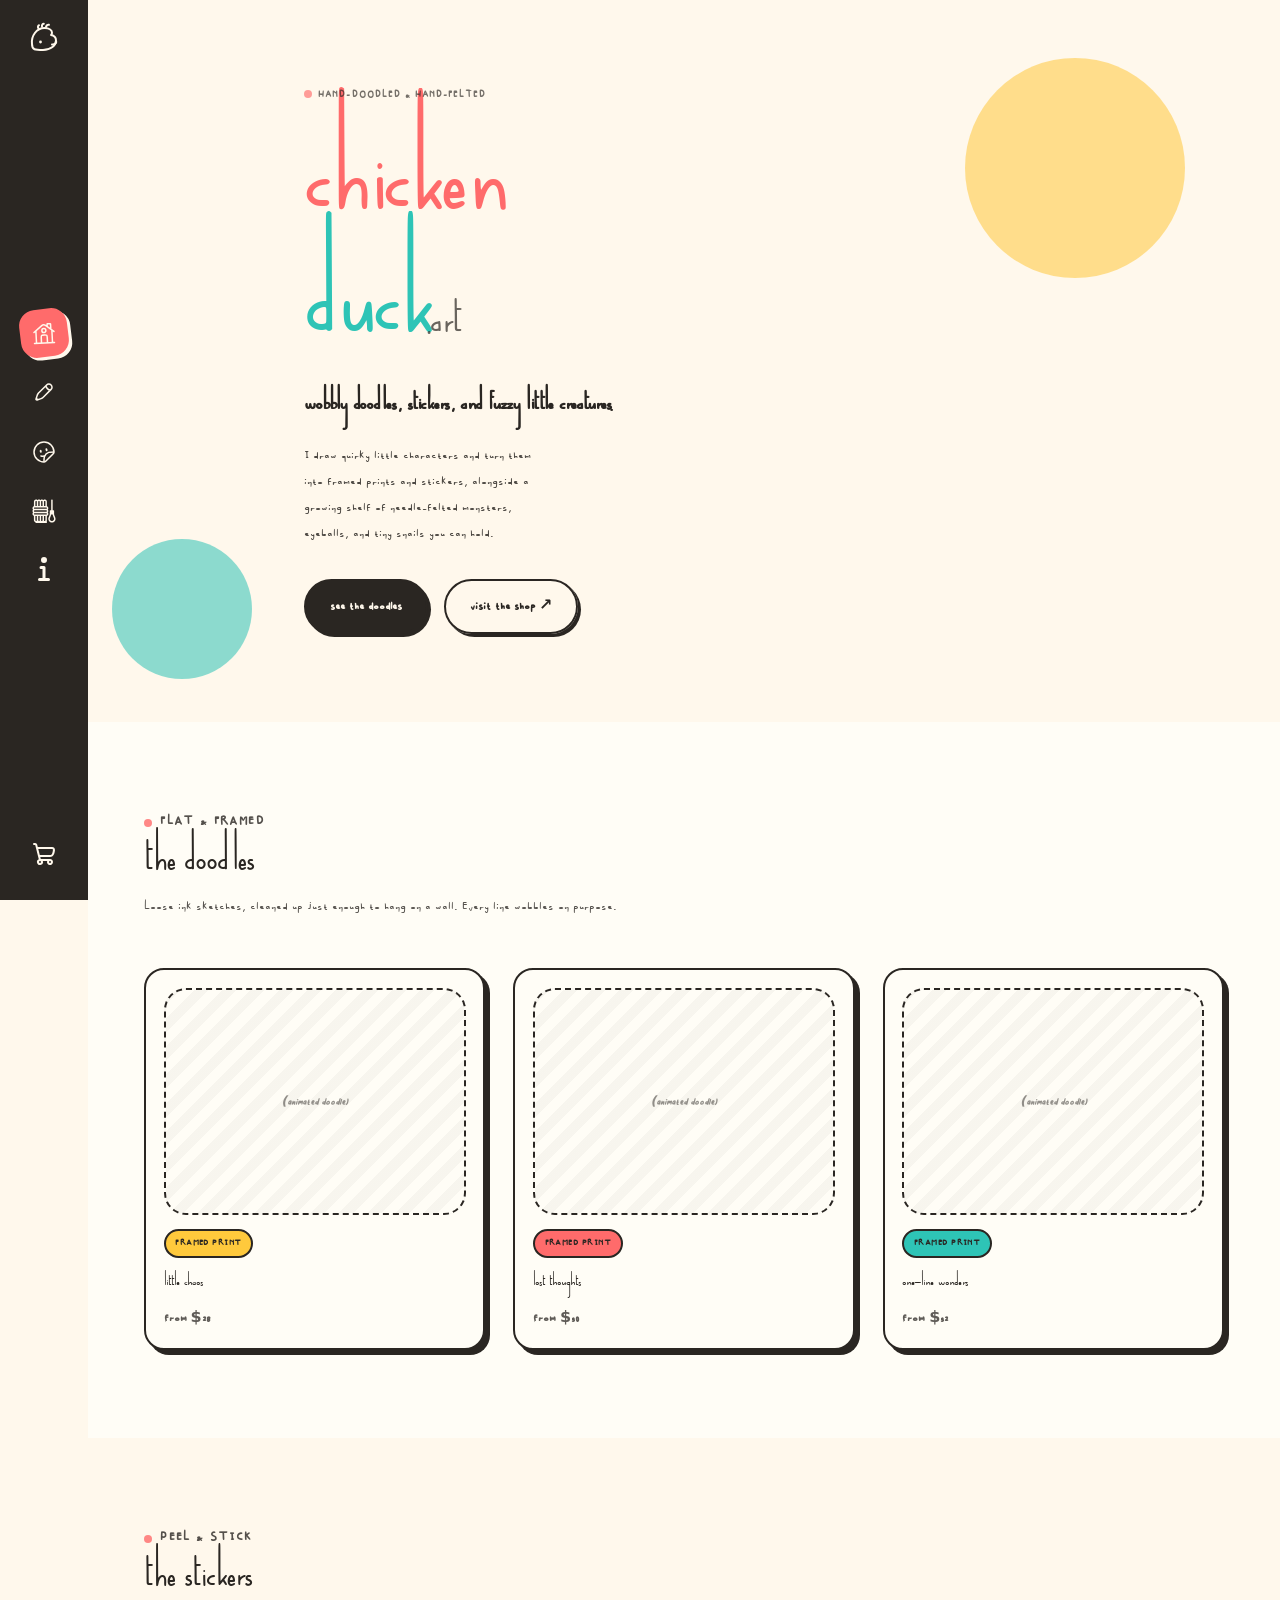
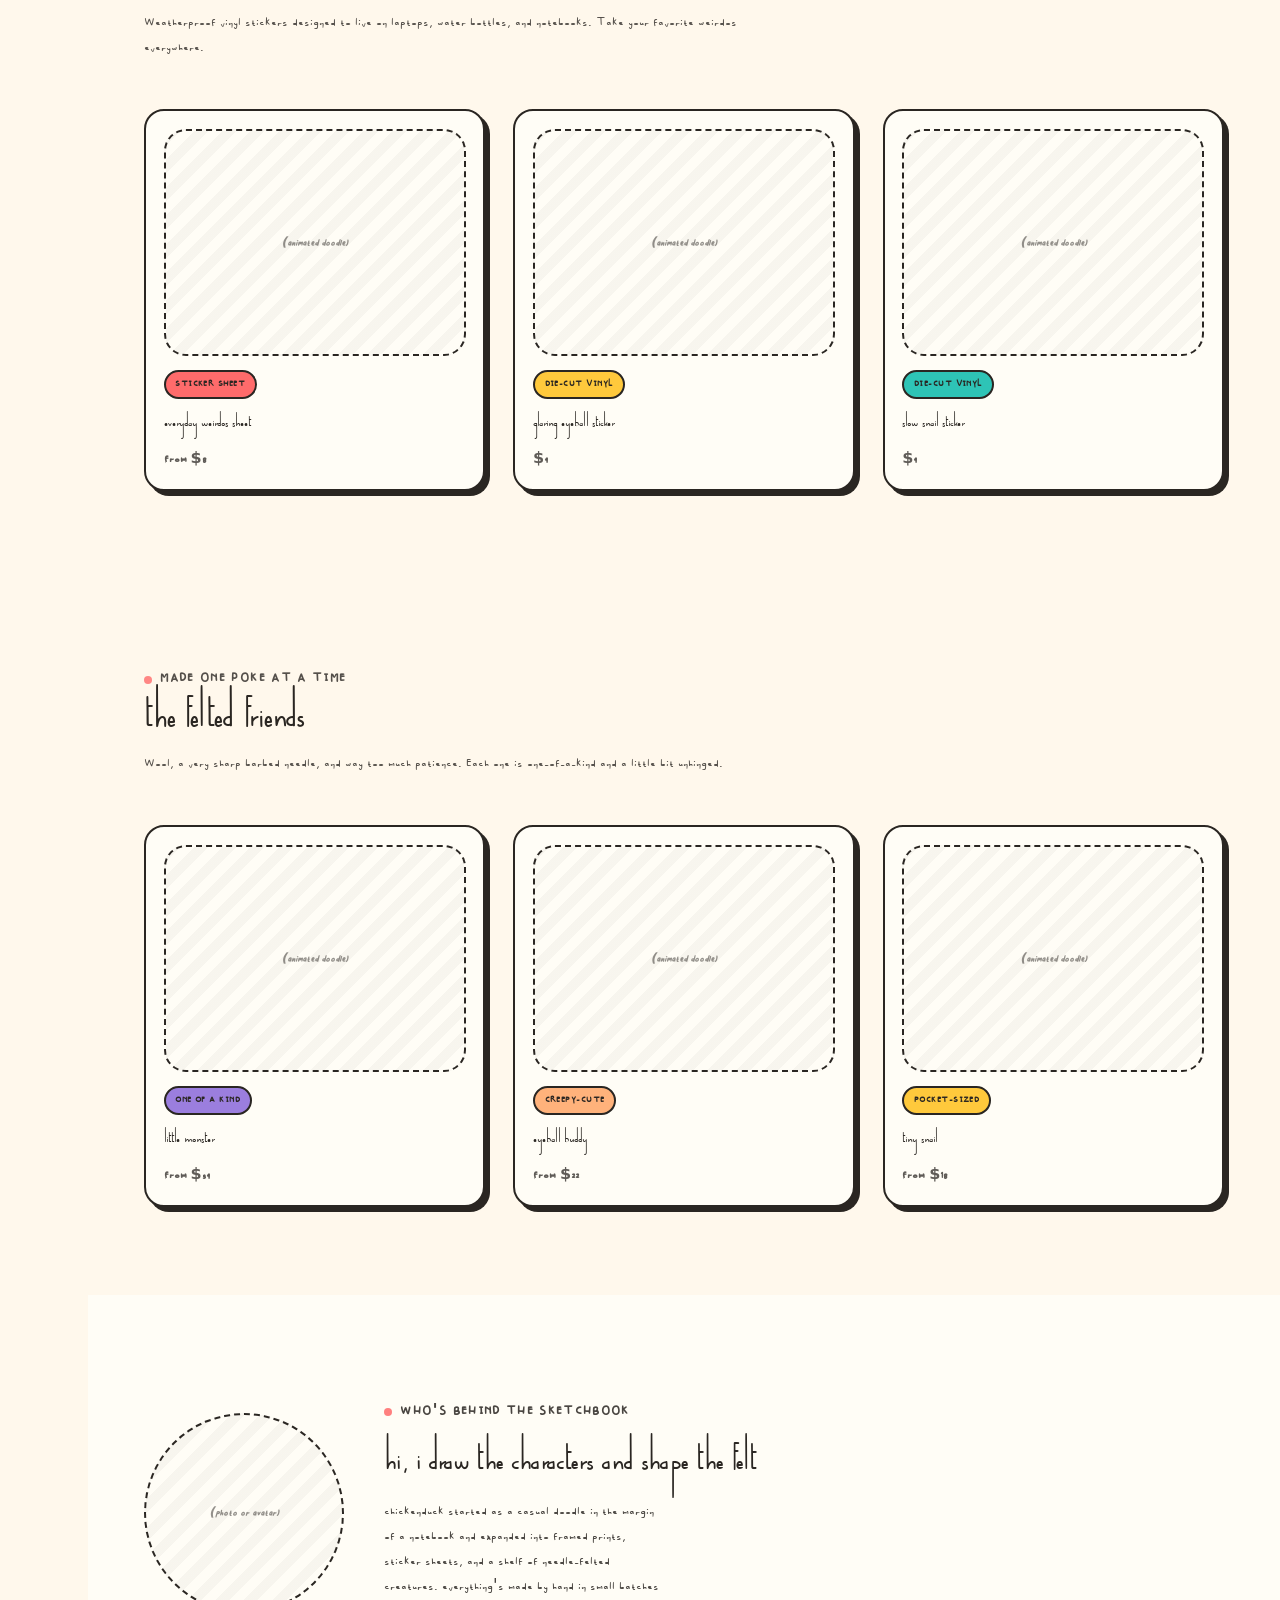
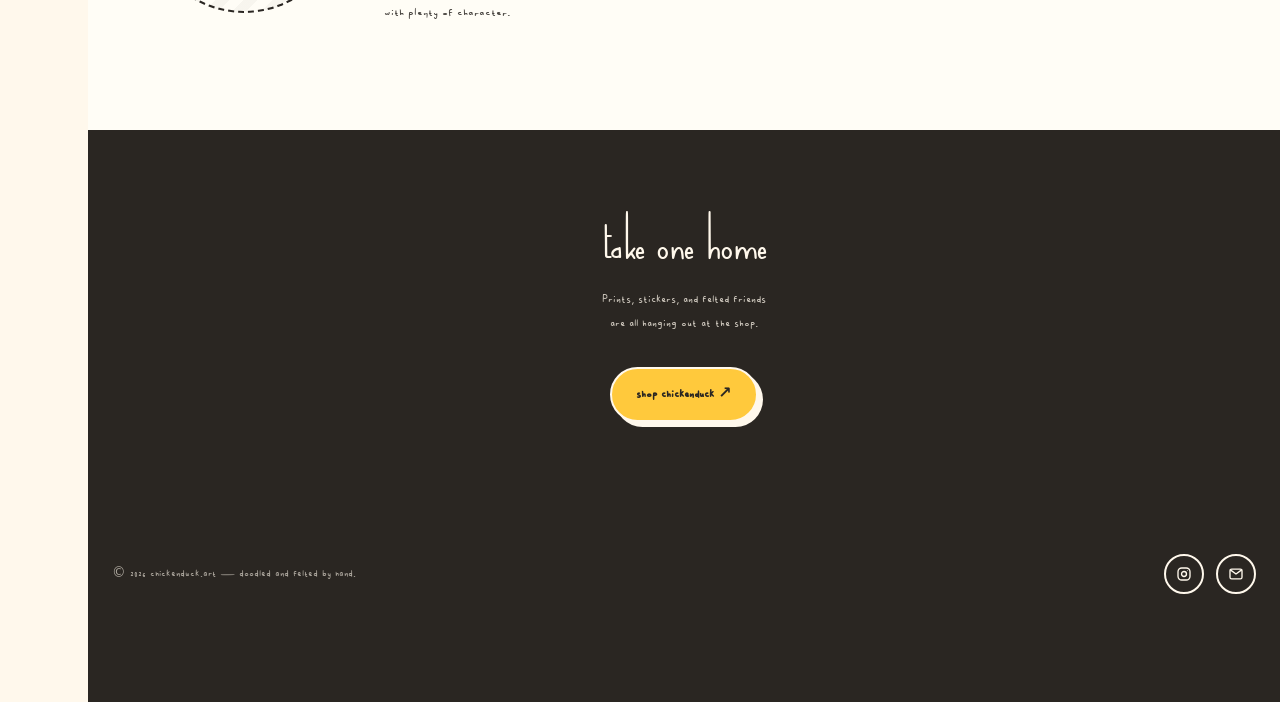
==== commit 5604da96: "Update font styles and weights in index.html" ====
--- a/index.html
+++ b/index.html
@@ -6,11 +6,32 @@
 <title>chickenduck.art — doodles, stickers &amp; felted friends</title>
 <meta name="description" content="Hand-doodled art, stickers, and needle-felted little monsters, eyeballs, and snails.">
 
-<link rel="preconnect" href="https://fonts.googleapis.com">
-<link rel="preconnect" href="https://fonts.gstatic.com" crossorigin>
-<link href="https://fonts.googleapis.com/css2?family=Plus+Jakarta+Sans:ital,wght@0,400;0,500;0,600;0,700;0,800;1,500&display=swap" rel="stylesheet">
-
 <style>
+
+/* ============================================================
+   LOCAL FONTS
+   ============================================================ */
+
+@font-face{
+  font-family:'Seblak';
+  src:
+    url('./assets/fonts/seblak.ttf-webfont.woff2') format('woff2'),
+    url('./assets/fonts/seblak.ttf-webfont.woff') format('woff');
+  font-weight:400;
+  font-style:normal;
+  font-display:swap;
+}
+
+@font-face{
+  font-family:'Splithigh';
+  src:
+    url('./assets/fonts/splithigh-webfont.woff2') format('woff2'),
+    url('./assets/fonts/splithigh-webfont.woff') format('woff');
+  font-weight:400;
+  font-style:normal;
+  font-display:swap;
+}
+
 
 /* ============================================================
    DESIGN TOKENS
@@ -26,8 +47,8 @@
   --yarn:#9B7EDE;
   --shell:#FFB27B;
 
-  --font-display:'Plus Jakarta Sans',system-ui,sans-serif;
-  --font-body:'Plus Jakarta Sans',system-ui,sans-serif;
+  --font-display:'Splithigh',system-ui,sans-serif;
+  --font-body:'Seblak',system-ui,sans-serif;
 
   --nav-w:88px;
   --nav-w-mobile:64px;
@@ -66,7 +87,7 @@
 
 h1,h2,h3{
   font-family:var(--font-display);
-  font-weight:800;
+  font-weight:400;
   line-height:1.05;
   margin:0;
 }
@@ -646,9 +667,9 @@
 }
 
 .hero h1 .ext{
-  font-family:var(--font-body);
+  font-family:var(--font-display);
   font-size:.38em;
-  font-weight:800;
+  font-weight:400;
   opacity:.7;
 }
 
@@ -731,9 +752,9 @@
 }
 
 .product-card h3{
-  font-family:var(--font-body);
+  font-family:var(--font-display);
   font-size:1.15rem;
-  font-weight:800;
+  font-weight:400;
   margin:0;
 }
 
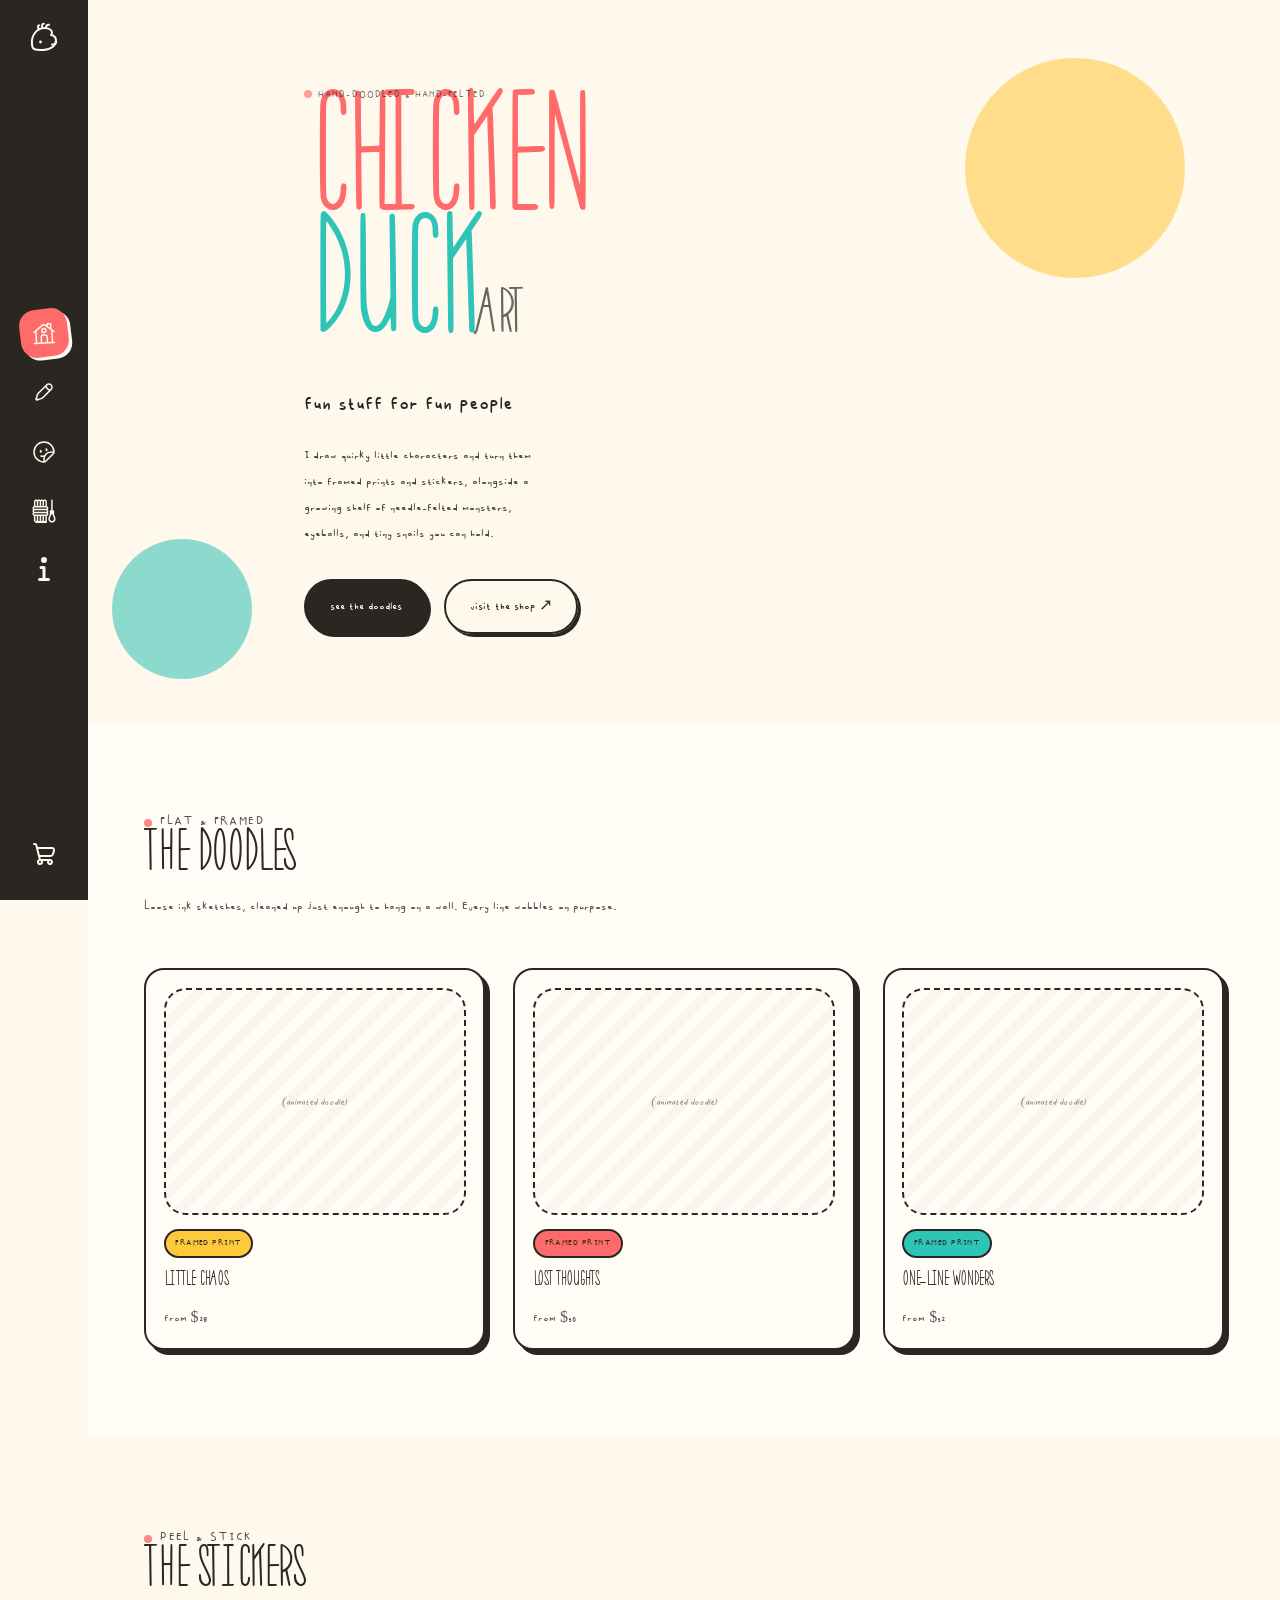
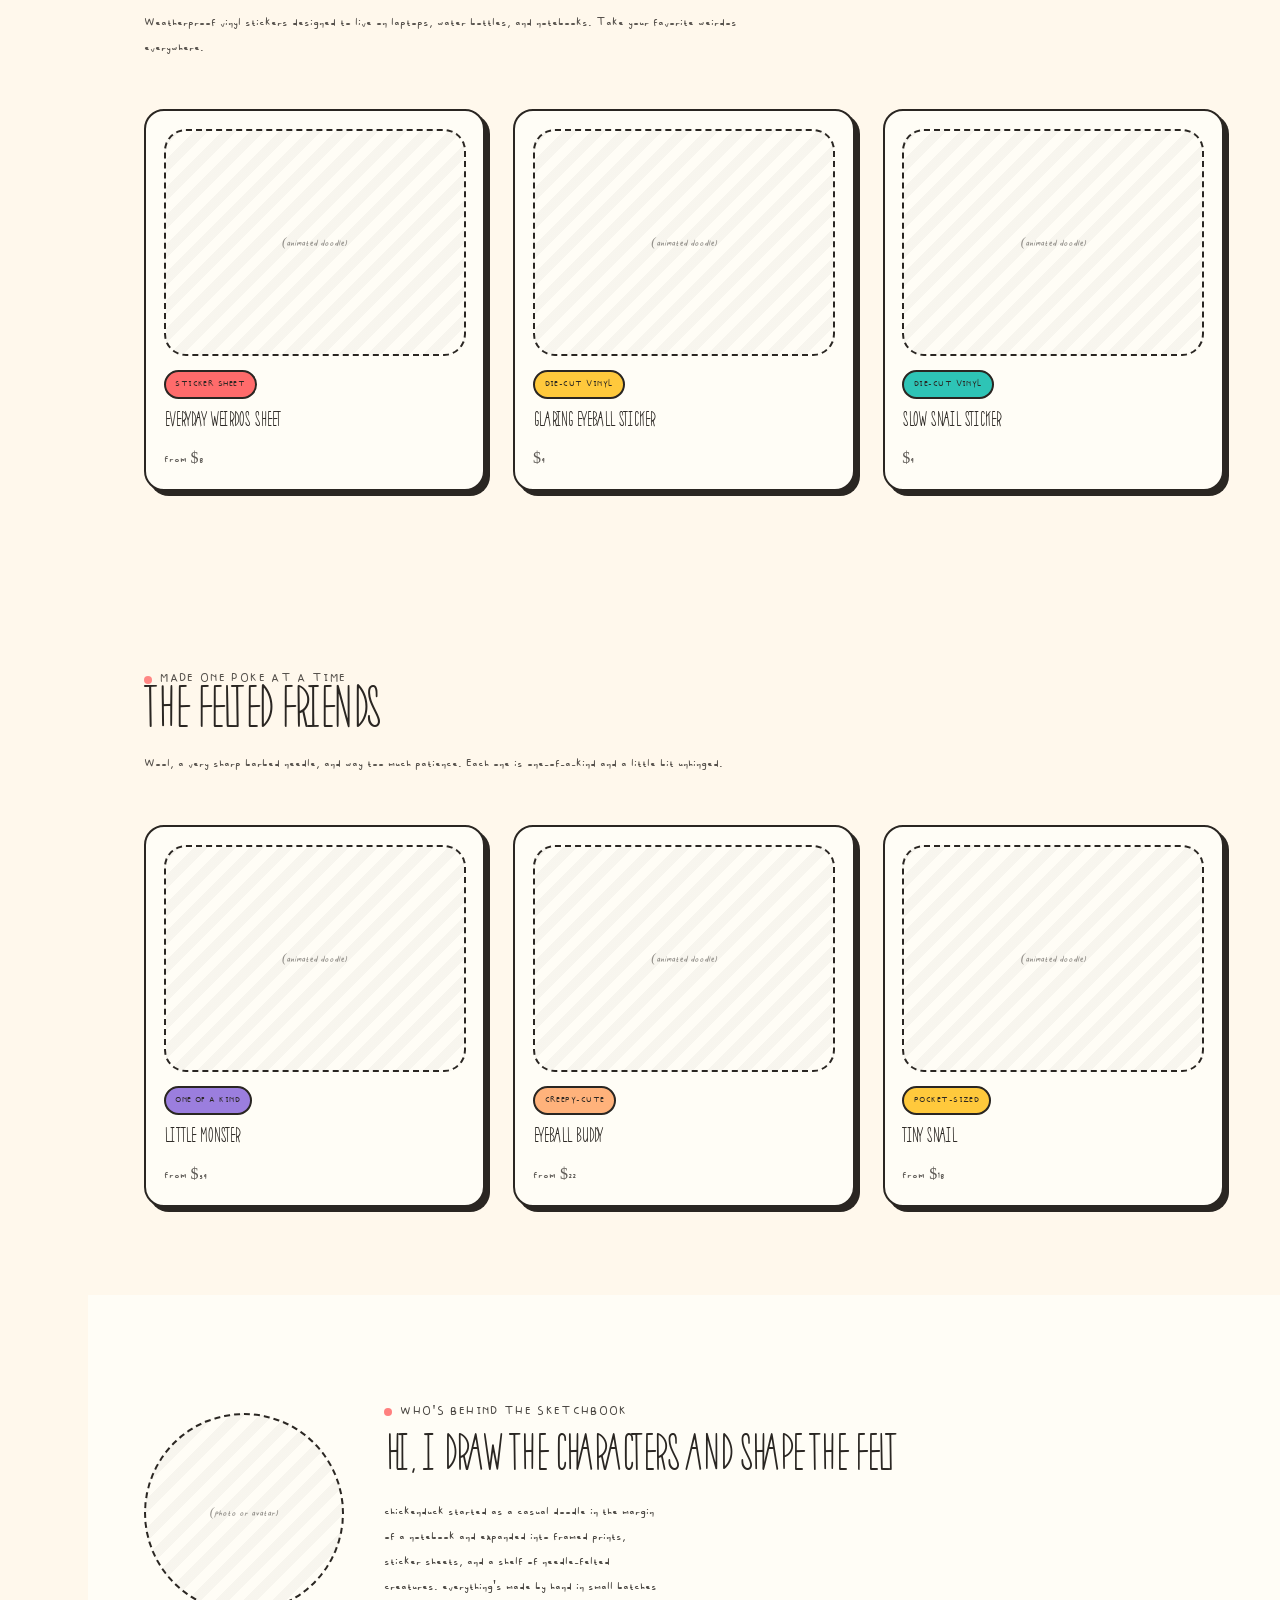
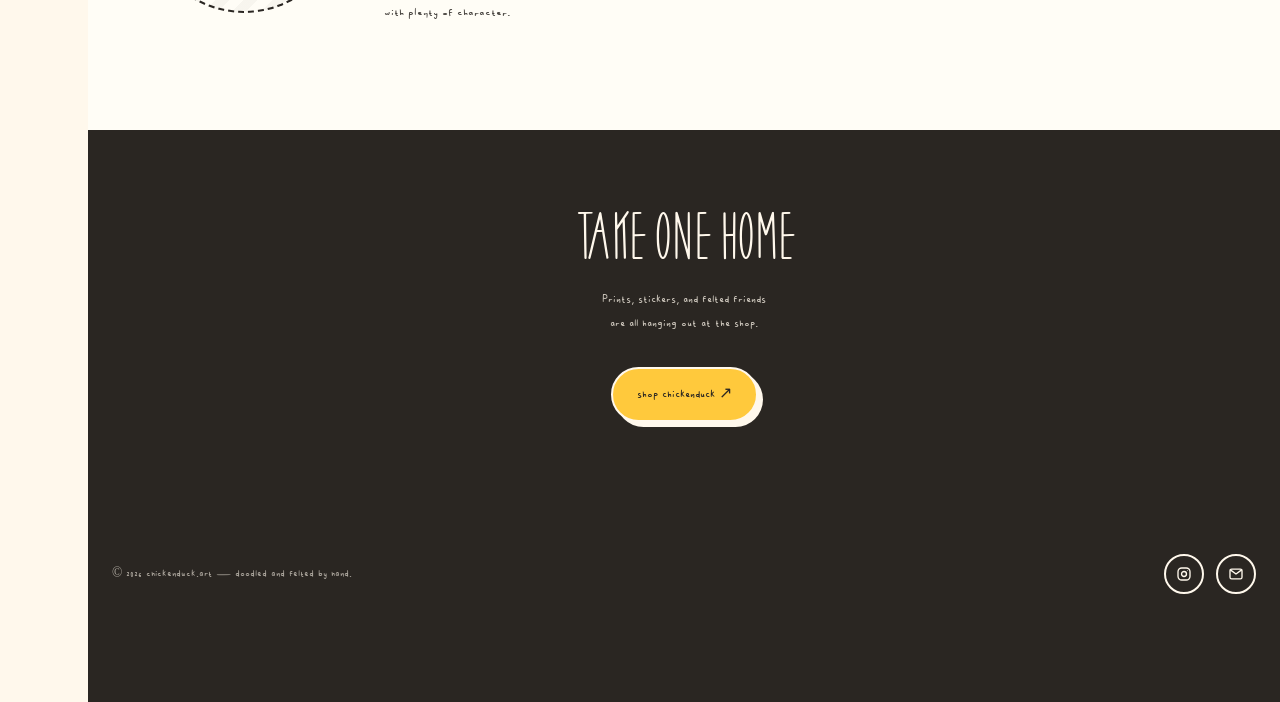
==== commit 3e9f73ff: "Refactor font styles and update hero section text" ====
--- a/index.html
+++ b/index.html
@@ -47,11 +47,12 @@
   --yarn:#9B7EDE;
   --shell:#FFB27B;
 
-  --font-display:'Splithigh',system-ui,sans-serif;
-  --font-body:'Seblak',system-ui,sans-serif;
+  --font-title:'Splithigh';
+  --font-body:'Seblak';
 
   --nav-w:88px;
   --nav-w-mobile:64px;
+
   --shadow-ink:5px 5px 0 var(--ink);
   --shadow-ink-sm:3px 3px 0 var(--ink);
 }
@@ -75,6 +76,11 @@
     transition-duration:0.001ms !important;
   }
 }
+
+
+/* ============================================================
+   BASE TYPOGRAPHY
+   ============================================================ */
 
 body{
   margin:0;
@@ -85,9 +91,17 @@
   line-height:1.5;
 }
 
-h1,h2,h3{
-  font-family:var(--font-display);
+/*
+  ALL TITLES / HEADINGS
+  Splithigh + uppercase
+*/
+
+h1,
+h2,
+h3{
+  font-family:var(--font-title);
   font-weight:400;
+  text-transform:uppercase;
   line-height:1.05;
   margin:0;
 }
@@ -111,20 +125,29 @@
   left:0;
 }
 
-img,svg{
+img,
+svg{
   display:block;
   max-width:100%;
 }
+
+
+/* ============================================================
+   BODY / NON-TITLE TEXT
+   SEBLAK
+   ============================================================ */
 
 .eyebrow{
   display:inline-flex;
   align-items:center;
   gap:.5em;
+
   font-family:var(--font-body);
-  font-weight:700;
+  font-weight:400;
   font-size:.8rem;
   letter-spacing:.08em;
   text-transform:uppercase;
+
   color:var(--ink);
   opacity:.65;
   margin-bottom:.9rem;
@@ -148,15 +171,20 @@
   display:inline-flex;
   align-items:center;
   gap:.5rem;
+
   font-family:var(--font-body);
-  font-weight:700;
+  font-weight:400;
   font-size:1rem;
+
   padding:.85rem 1.5rem;
   border-radius:999px;
   border:2.5px solid var(--ink);
+
   text-decoration:none;
   cursor:pointer;
+
   box-shadow:var(--shadow-ink-sm);
+
   transition:
     transform .15s ease,
     box-shadow .15s ease,
@@ -201,13 +229,18 @@
   position:fixed;
   top:0;
   left:0;
+
   height:100vh;
   width:var(--nav-w);
+
   background:var(--ink);
+
   z-index:100;
+
   display:flex;
   flex-direction:column;
   align-items:center;
+
   padding:1.1rem 0 1.4rem;
 }
 
@@ -223,30 +256,39 @@
   list-style:none;
   margin:0;
   padding:0;
+
   display:flex;
   flex-direction:column;
   gap:.65rem;
+
   flex:1;
+
   align-items:center;
   justify-content:center;
 }
 
 .nav-link{
   position:relative;
+
   display:flex;
   align-items:center;
   justify-content:center;
+
   width:48px;
   height:48px;
+
   border-radius:16px;
+
   color:var(--cream);
   text-decoration:none;
+
   transition:transform .18s ease;
 }
 
 .nav-link svg{
   width:24px;
   height:24px;
+
   position:relative;
   z-index:2;
 }
@@ -254,12 +296,16 @@
 .nav-link .blob{
   position:absolute;
   inset:0;
+
   border-radius:16px;
+
   transform:scale(.85) rotate(0deg);
   opacity:0;
+
   transition:
     opacity .18s ease,
     transform .18s ease;
+
   box-shadow:3px 3px 0 var(--cream);
 }
 
@@ -298,23 +344,35 @@
 
 .nav-tooltip{
   position:absolute;
+
   left:64px;
   top:50%;
+
   transform:translateY(-50%) translateX(-6px);
+
   background:var(--cream);
   color:var(--ink);
-  font-weight:700;
+
+  font-family:var(--font-body);
+  font-weight:400;
   font-size:.82rem;
+
   padding:.4rem .7rem;
+
   border-radius:8px;
   white-space:nowrap;
+
   border:2px solid var(--ink);
+
   box-shadow:3px 3px 0 var(--ink);
+
   opacity:0;
   pointer-events:none;
+
   transition:
     opacity .15s ease,
     transform .15s ease;
+
   z-index:50;
 }
 
@@ -340,14 +398,19 @@
 
 .smoke-container{
   position:absolute;
-  top:0px;
+  top:0;
   left:62%;
+
   transform:translateX(-50%);
+
   width:16px;
   height:18px;
+
   pointer-events:none;
   z-index:10;
+
   opacity:0;
+
   transition:opacity 1s ease;
 }
 
@@ -358,8 +421,10 @@
 
 .smoke-puff{
   position:absolute;
+
   background:var(--cream);
   border-radius:50%;
+
   opacity:0;
   transform:scale(.3);
 }
@@ -369,6 +434,7 @@
   height:5px;
   bottom:0;
   left:5px;
+
   animation:spewSmoke 2s infinite ease-out;
 }
 
@@ -377,6 +443,7 @@
   height:7px;
   bottom:2px;
   left:4px;
+
   animation:spewSmoke 2s infinite ease-out .6s;
 }
 
@@ -385,6 +452,7 @@
   height:6px;
   bottom:3px;
   left:6px;
+
   animation:spewSmoke 2s infinite ease-out 1.2s;
 }
 
@@ -411,14 +479,20 @@
 
 .doodle-draw-container{
   position:absolute;
+
   top:22px;
   left:50%;
+
   transform:translateX(-50%);
+
   width:19px;
   height:10px;
+
   pointer-events:none;
   z-index:10;
+
   opacity:0;
+
   transition:opacity .2s ease;
 }
 
@@ -430,6 +504,7 @@
 .doodle-pencil-path path{
   stroke-dasharray:30;
   stroke-dashoffset:30;
+
   animation:drawLine 2s infinite linear;
 }
 
@@ -489,14 +564,6 @@
    NEEDLE FELTING ICON — NEEDLE WIGGLE
    ============================================================ */
 
-/*
-  The .needle class should be placed on the needle portion
-  of the needle-felting SVG.
-
-  This keeps the wool completely still while the needle
-  gently wobbles back and forth.
-*/
-
 .nav-list li:nth-child(4) .needle{
   transform-box:fill-box;
   transform-origin:50% 90%;
@@ -541,9 +608,12 @@
 
 .blob-bg{
   position:absolute;
+
   border-radius:50%;
   opacity:.55;
+
   z-index:0;
+
   animation:float 9s ease-in-out infinite;
 }
 
@@ -559,29 +629,37 @@
 
 .wiggle-zone{
   position:relative;
+
   border:2.5px dashed var(--ink);
   border-radius:22px;
+
   background:repeating-linear-gradient(
     135deg,
     rgba(42,38,34,.035) 0 10px,
     transparent 10px 20px
   );
+
   display:flex;
   align-items:center;
   justify-content:center;
+
   text-align:center;
 }
 
 .wiggle-zone .wiggle-label{
+  font-family:var(--font-body);
   font-size:.8rem;
-  font-weight:600;
+  font-weight:400;
+
   opacity:.5;
   font-style:italic;
+
   padding:0 1rem;
 }
 
 section{
   padding:5.5rem 1.5rem;
+
   position:relative;
   overflow:hidden;
 }
@@ -589,6 +667,7 @@
 .section-inner{
   max-width:1080px;
   margin:0 auto;
+
   position:relative;
   z-index:1;
 }
@@ -604,6 +683,7 @@
 }
 
 .section-head p{
+  font-family:var(--font-body);
   font-size:1.05rem;
   opacity:.8;
   margin:0;
@@ -621,7 +701,9 @@
 .hero .blob-bg:nth-child(1){
   width:220px;
   height:220px;
+
   background:var(--yolk);
+
   top:8%;
   right:8%;
 }
@@ -629,9 +711,12 @@
 .hero .blob-bg:nth-child(2){
   width:140px;
   height:140px;
+
   background:var(--pond);
+
   bottom:6%;
   left:2%;
+
   animation-delay:1.5s;
 }
 
@@ -642,17 +727,27 @@
 
 .hero h1{
   font-size:clamp(4.5rem,11vw,8.5rem);
+
   display:block;
   width:100%;
+
   line-height:.9;
   text-align:left;
+
   margin-bottom:.5rem;
 }
+
+/*
+  CHICKENDUCK.ART
+  Splithigh + uppercase
+*/
 
 .hero h1 .c1{
   color:var(--comb);
+
   display:block;
   width:100%;
+
   text-align:left;
 }
 
@@ -667,23 +762,34 @@
 }
 
 .hero h1 .ext{
-  font-family:var(--font-display);
+  font-family:var(--font-title);
   font-size:.38em;
   font-weight:400;
+  text-transform:uppercase;
   opacity:.7;
 }
 
 .hero-tagline{
-  font-family:var(--font-display);
-  font-weight:600;
+  /*
+    This is supporting copy, NOT a title.
+    Therefore: Seblak.
+  */
+  font-family:var(--font-body);
+  font-weight:400;
+
   font-size:clamp(1.3rem,2.4vw,1.8rem);
+
   margin:1.2rem 0 1.1rem;
 }
 
 .hero-copy{
+  font-family:var(--font-body);
   font-size:1.08rem;
+
   max-width:46ch;
+
   opacity:.85;
+
   margin-bottom:2rem;
 }
 
@@ -700,19 +806,27 @@
 
 .product-grid{
   display:grid;
+
   grid-template-columns:repeat(3,1fr);
+
   gap:1.75rem;
 }
 
 .product-card{
   background:var(--paper);
+
   border:2.5px solid var(--ink);
   border-radius:20px;
+
   box-shadow:var(--shadow-ink);
+
   padding:1.1rem;
+
   display:flex;
   flex-direction:column;
+
   gap:.9rem;
+
   transition:
     transform .18s ease,
     box-shadow .18s ease;
@@ -730,11 +844,16 @@
 
 .card-tag{
   align-self:flex-start;
+
+  font-family:var(--font-body);
   font-size:.72rem;
-  font-weight:800;
+  font-weight:400;
+
   letter-spacing:.04em;
   text-transform:uppercase;
+
   padding:.25rem .6rem;
+
   border-radius:999px;
   border:2px solid var(--ink);
 }
@@ -751,22 +870,34 @@
   background:var(--pond);
 }
 
+
+/*
+  PRODUCT TITLES
+  Splithigh + uppercase
+*/
+
 .product-card h3{
-  font-family:var(--font-display);
+  font-family:var(--font-title);
   font-size:1.15rem;
+
   font-weight:400;
+  text-transform:uppercase;
+
   margin:0;
 }
 
 .card-foot{
   display:flex;
+
   align-items:center;
   justify-content:space-between;
+
   margin-top:auto;
 }
 
 .card-price{
-  font-weight:800;
+  font-family:var(--font-body);
+  font-weight:400;
   opacity:.75;
 }
 
@@ -782,7 +913,9 @@
 .section-doodles .blob-bg:nth-child(3){
   width:170px;
   height:170px;
+
   background:var(--shell);
+
   top:0%;
   left:-4%;
 }
@@ -795,7 +928,9 @@
 .section-stickers .blob-bg:nth-child(3){
   width:180px;
   height:180px;
+
   background:var(--yolk);
+
   top:10%;
   right:-2%;
 }
@@ -820,9 +955,12 @@
 .section-felted .blob-bg:nth-child(3){
   width:190px;
   height:190px;
+
   background:var(--yarn);
+
   bottom:-3%;
   right:-3%;
+
   opacity:.4;
 }
 
@@ -849,8 +987,11 @@
 
 .about-grid{
   display:grid;
+
   grid-template-columns:200px 1fr;
+
   gap:2.5rem;
+
   align-items:center;
 }
 
@@ -865,8 +1006,12 @@
 }
 
 .about-copy p{
+  font-family:var(--font-body);
+
   font-size:1.05rem;
+
   opacity:.85;
+
   max-width:56ch;
 }
 
@@ -878,25 +1023,43 @@
 .footer-cta{
   background:var(--ink);
   color:var(--cream);
+
   text-align:center;
 }
 
+/*
+  TAKE ONE HOME
+  Splithigh + uppercase
+*/
+
 .footer-cta h2{
+  font-family:var(--font-title);
+
   color:var(--cream);
+
   font-size:clamp(2.2rem,5vw,3.4rem);
+
+  text-transform:uppercase;
+
   margin-bottom:.7rem;
 }
 
 .footer-cta p{
+  font-family:var(--font-body);
+
   opacity:.75;
+
   max-width:44ch;
+
   margin:0 auto 2rem;
 }
 
 .footer-cta .btn-primary{
   background:var(--yolk);
   color:var(--ink);
+
   border-color:var(--cream);
+
   box-shadow:5px 5px 0 var(--cream);
 }
 
@@ -912,10 +1075,14 @@
 .site-footer{
   background:var(--ink);
   color:var(--cream);
+
   padding:2.5rem 1.5rem 6.5rem;
+
   display:flex;
   flex-wrap:wrap;
+
   gap:1.25rem;
+
   align-items:center;
   justify-content:space-between;
 }
@@ -928,12 +1095,17 @@
 .footer-social a{
   width:40px;
   height:40px;
+
   border-radius:50%;
+
   border:2px solid var(--cream);
+
   display:flex;
   align-items:center;
   justify-content:center;
+
   text-decoration:none;
+
   transition:
     background .15s ease,
     transform .15s ease;
@@ -950,6 +1122,8 @@
 }
 
 .footer-copy{
+  font-family:var(--font-body);
+
   font-size:.85rem;
   opacity:.6;
 }
@@ -961,7 +1135,9 @@
 
 .reveal{
   opacity:0;
+
   transform:translateY(18px);
+
   transition:
     opacity .6s ease,
     transform .6s ease;
@@ -1007,9 +1183,12 @@
     top:auto;
     bottom:0;
     left:0;
+
     width:100%;
     height:var(--nav-w-mobile);
+
     flex-direction:row;
+
     padding:.5rem .75rem;
   }
 
@@ -1019,8 +1198,11 @@
 
   .nav-list{
     flex-direction:row;
+
     width:100%;
+
     justify-content:space-around;
+
     gap:.25rem;
   }
 
@@ -1154,13 +1336,13 @@
       <div class="hero-copy-col reveal">
         <p class="eyebrow">hand-doodled &amp; hand-felted</p>
         <h1>
-          <span class="c1">chicken</span>
+          <span class="c1">CHICKEN</span>
           <span class="duck-art-line">
-            <span class="c2">duck</span>
+            <span class="c2">DUCK</span>
             <span class="ext">.art</span>
           </span>
         </h1>
-        <p class="hero-tagline">wobbly doodles, stickers, and fuzzy little creatures.</p>
+        <p class="hero-tagline">fun stuff for fun people</p>
         <p class="hero-copy">I draw quirky little characters and turn them into framed prints and stickers, alongside a growing shelf of needle-felted monsters, eyeballs, and tiny snails you can hold.</p>
         <div class="hero-ctas">
           <a href="#doodles" class="btn btn-primary">see the doodles</a>
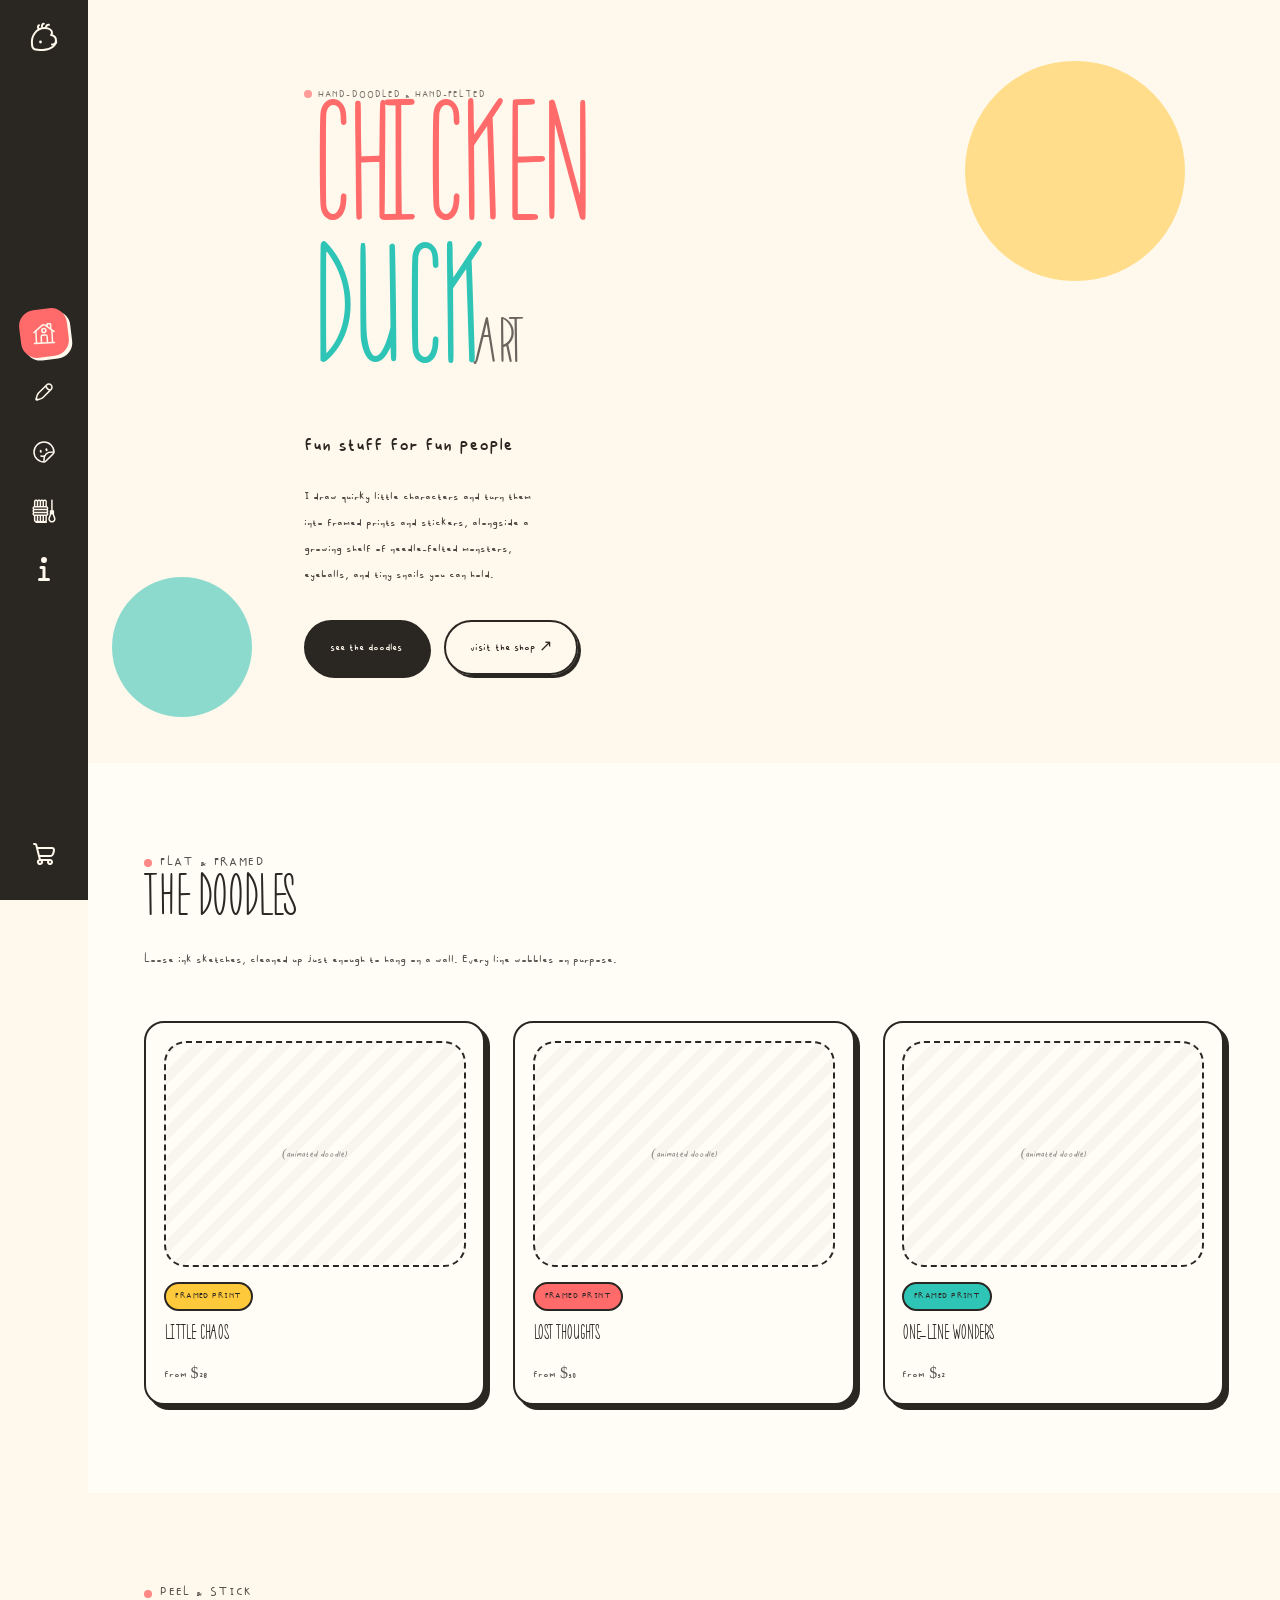
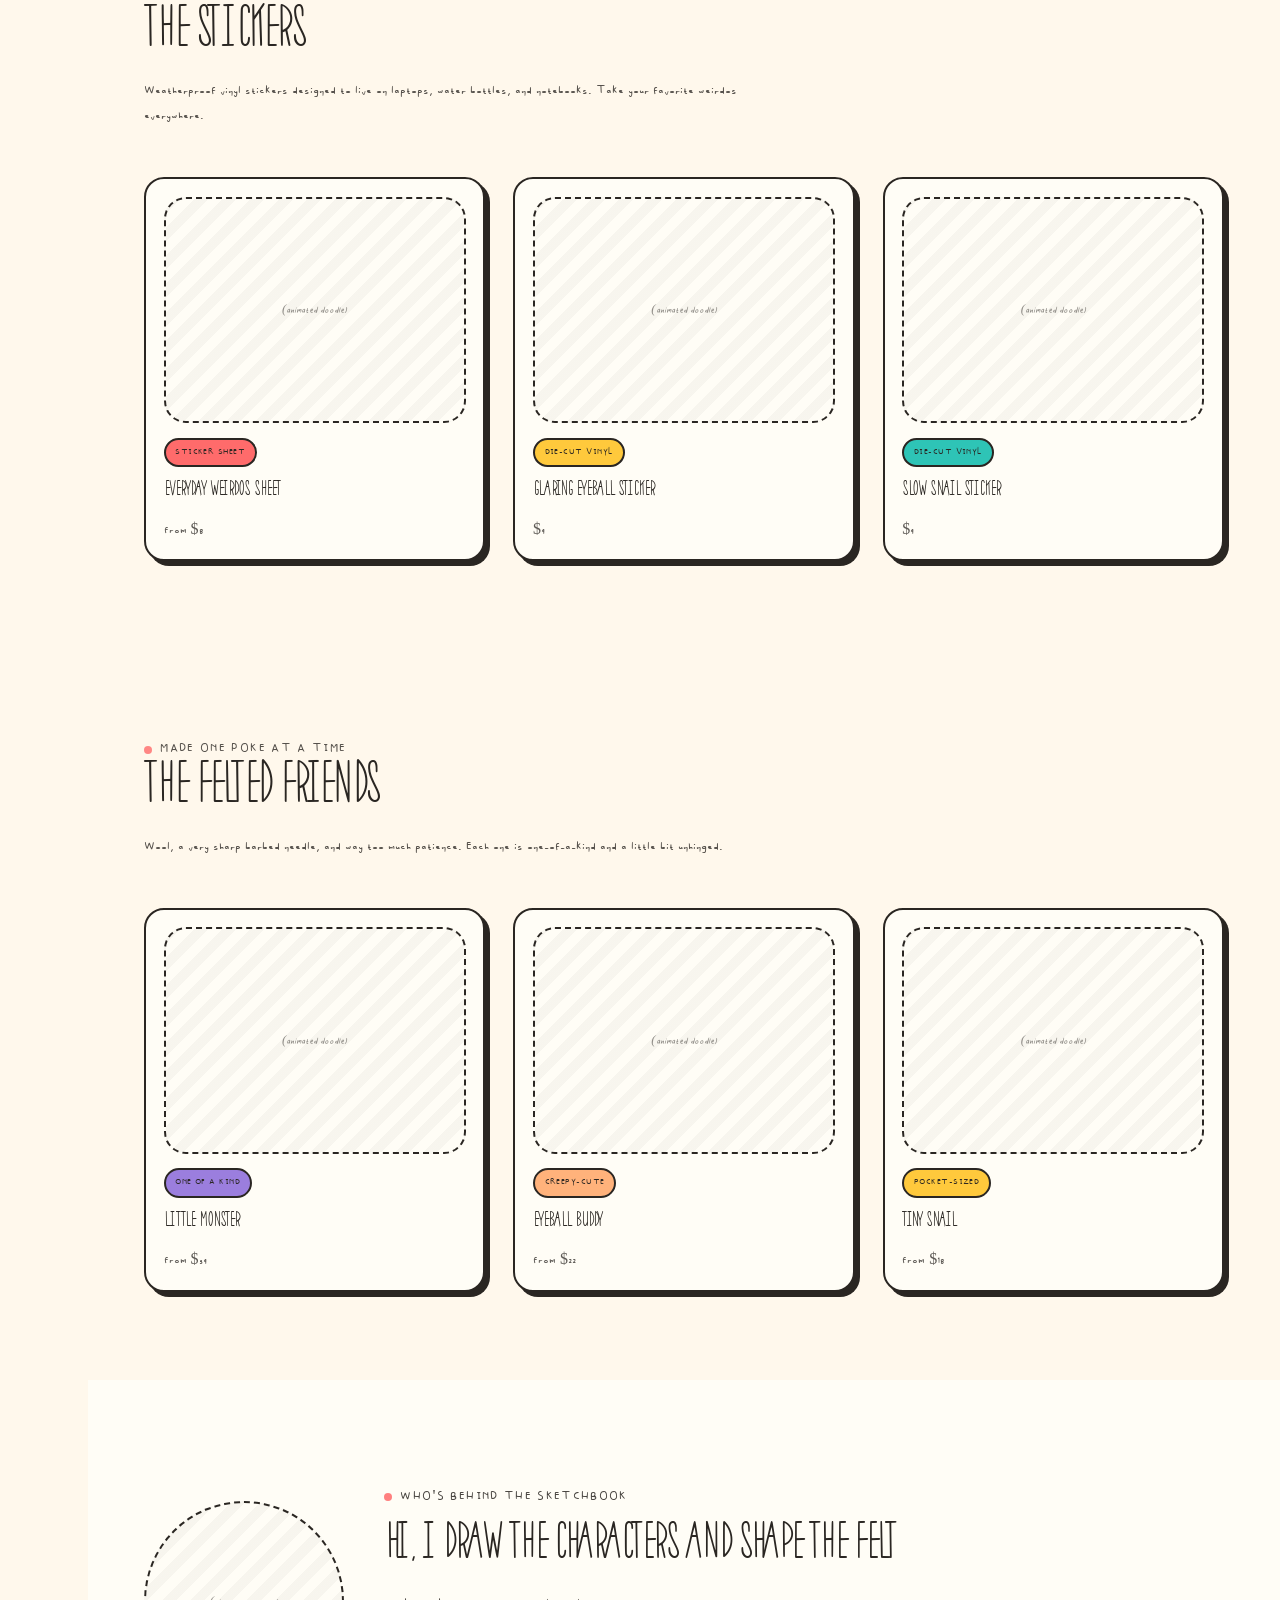
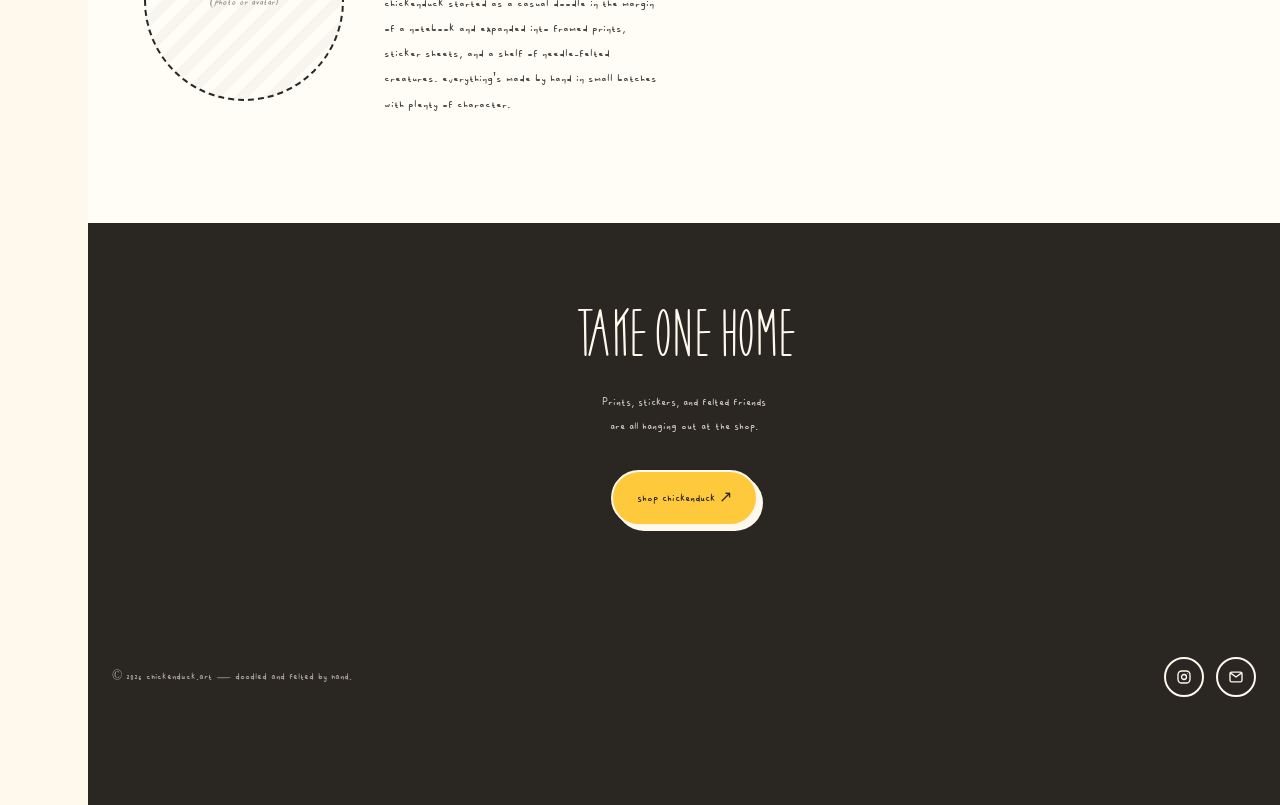
==== commit 8611a581: "Refine spacing and line heights in index.html Adjusted line heights and margins for improved spacing" ====
--- a/index.html
+++ b/index.html
@@ -102,7 +102,7 @@
   font-family:var(--font-title);
   font-weight:400;
   text-transform:uppercase;
-  line-height:1.05;
+  line-height:1.22;
   margin:0;
 }
 
@@ -679,7 +679,8 @@
 
 .section-head h2{
   font-size:clamp(2.2rem,4vw,3rem);
-  margin-bottom:.6rem;
+  line-height:1.2;
+  margin-bottom:.9rem;
 }
 
 .section-head p{
@@ -731,10 +732,10 @@
   display:block;
   width:100%;
 
-  line-height:.9;
+  line-height:1.05;
   text-align:left;
 
-  margin-bottom:.5rem;
+  margin-bottom:.8rem;
 }
 
 /*
@@ -879,6 +880,7 @@
 .product-card h3{
   font-family:var(--font-title);
   font-size:1.15rem;
+  line-height:1.2;
 
   font-weight:400;
   text-transform:uppercase;
@@ -1034,14 +1036,14 @@
 
 .footer-cta h2{
   font-family:var(--font-title);
-
   color:var(--cream);
 
   font-size:clamp(2.2rem,5vw,3.4rem);
+  line-height:1.2;
 
   text-transform:uppercase;
 
-  margin-bottom:.7rem;
+  margin-bottom:.9rem;
 }
 
 .footer-cta p{
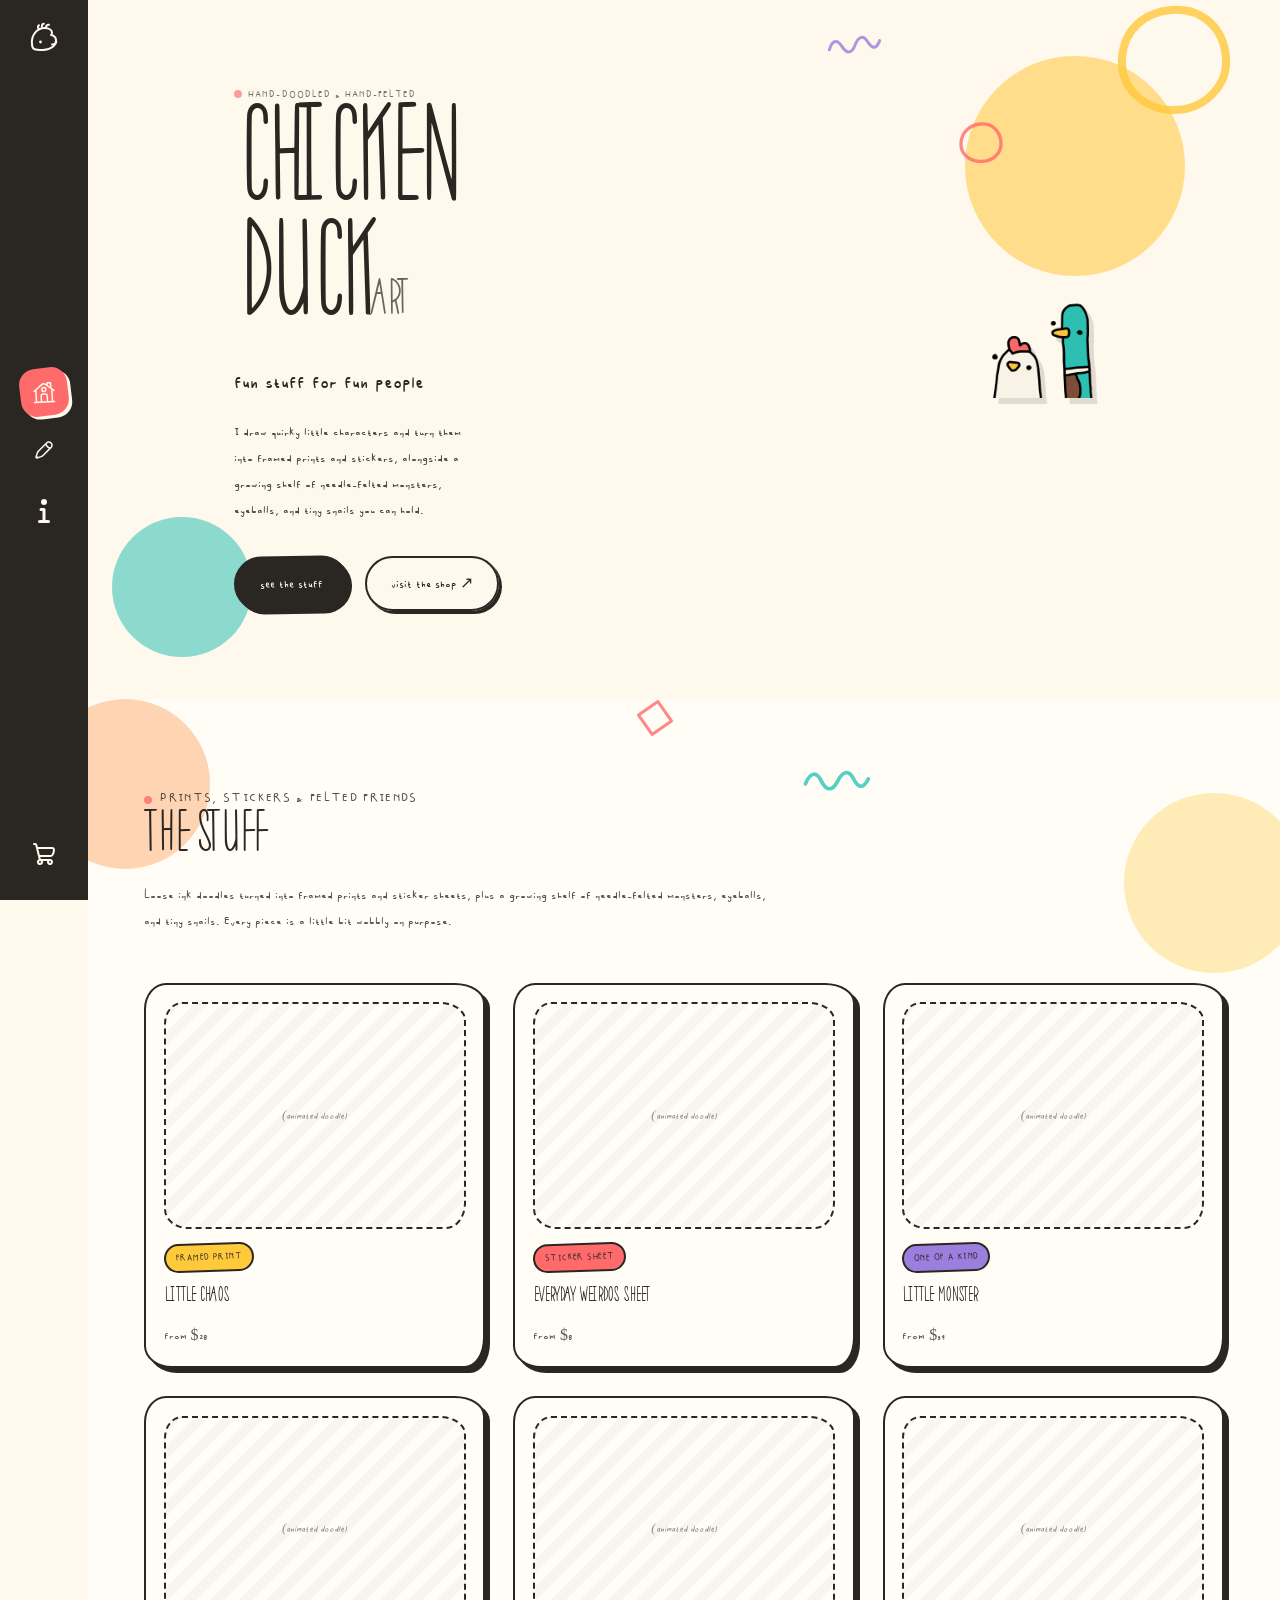
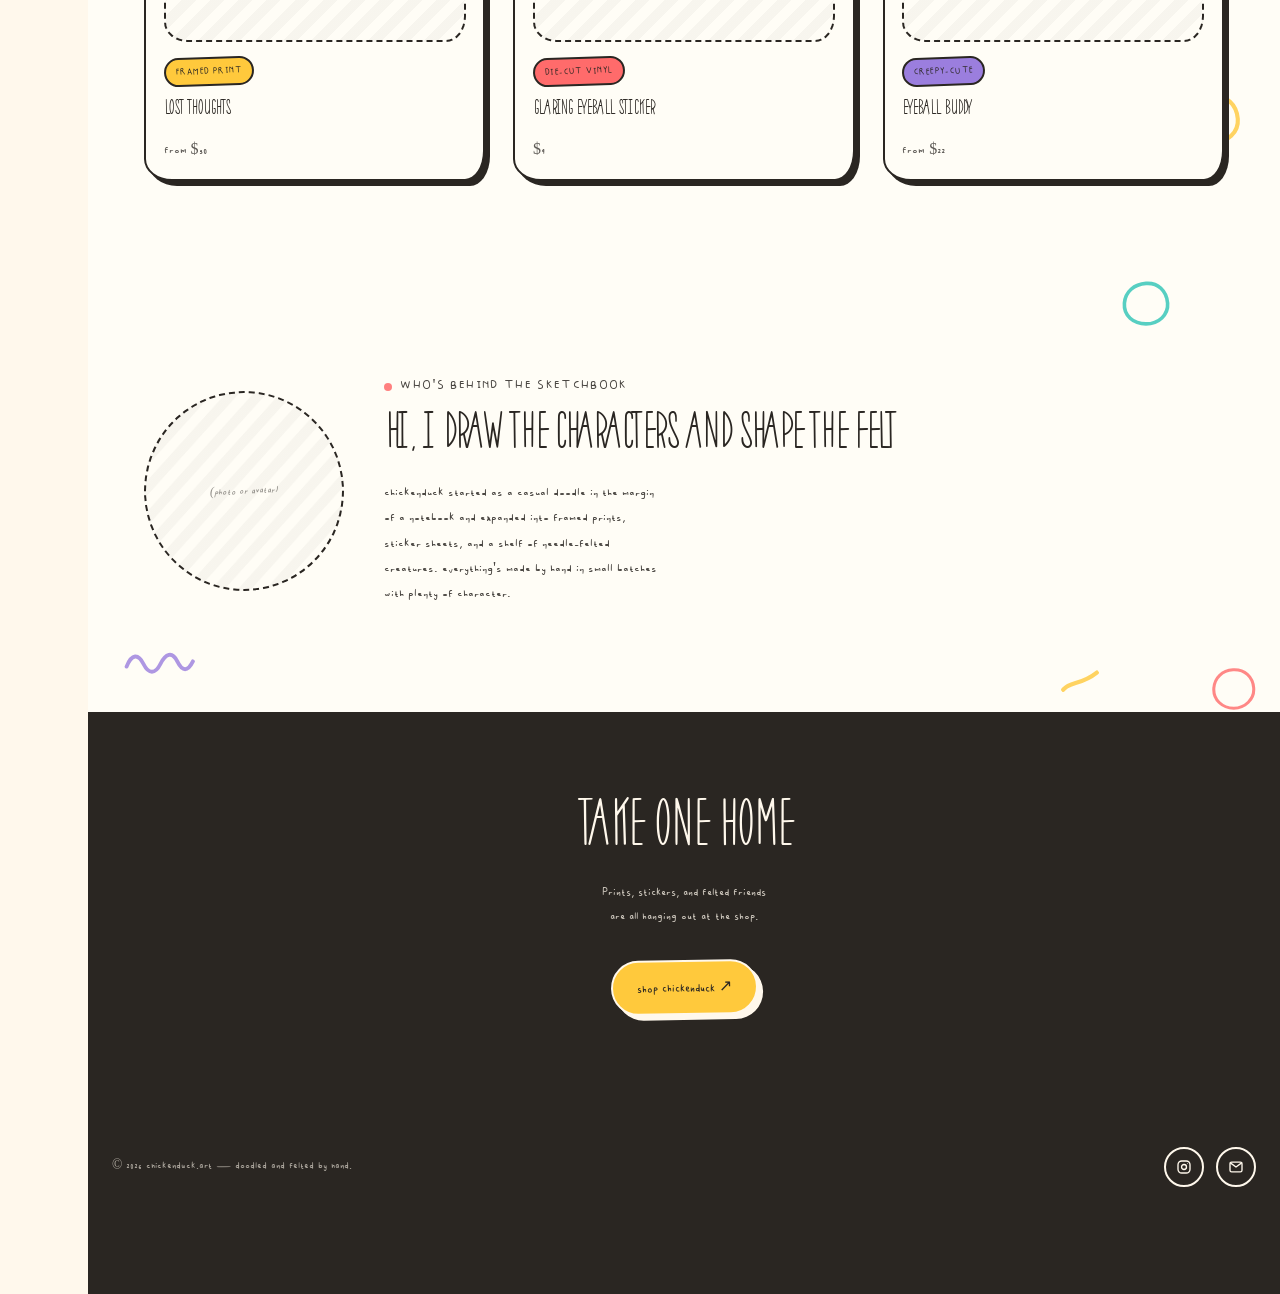
==== commit 8f3ca831: "new aesthetic" ====
--- a/index.html
+++ b/index.html
@@ -204,11 +204,15 @@
 .btn-primary{
   background:var(--ink);
   color:var(--cream);
+
+  /* a little sticker-tilt at rest, straightens up on hover */
+  transform:rotate(-1deg);
 }
 
 .btn-primary:hover{
   background:var(--pond);
   color:var(--ink);
+  transform:translate(-2px,-2px) rotate(0deg);
 }
 
 .btn-ghost{
@@ -334,14 +338,6 @@
   background:var(--pond);
 }
 
-.nav-list li:nth-child(4) .blob{
-  background:var(--yarn);
-}
-
-.nav-list li:nth-child(5) .blob{
-  background:var(--shell);
-}
-
 .nav-tooltip{
   position:absolute;
 
@@ -474,7 +470,7 @@
 
 
 /* ============================================================
-   PENCIL DRAWING — DOODLES
+   PENCIL DRAWING — STUFF (doodle icon, reused)
    ============================================================ */
 
 .doodle-draw-container{
@@ -524,77 +520,90 @@
 
 
 /* ============================================================
-   STICKER ICON — SMOOTH WIGGLE
-   ============================================================ */
-
-.nav-list li:nth-child(3) .nav-link svg{
-  transform-origin:center center;
-}
-
-.nav-list li:nth-child(3) .nav-link:hover svg,
-.nav-list li:nth-child(3) .nav-link:focus-visible svg,
-.nav-list li:nth-child(3) .nav-link.active svg{
-  animation:stickerWiggle 3.5s ease-in-out infinite;
-}
-
-@keyframes stickerWiggle{
-  0%{
-    transform:rotate(0deg);
-  }
-
-  25%{
-    transform:rotate(-15deg);
-  }
-
-  50%{
-    transform:rotate(15deg);
-  }
-
-  75%{
-    transform:rotate(-15deg);
-  }
-
-  100%{
-    transform:rotate(0deg);
-  }
-}
-
-
-/* ============================================================
-   NEEDLE FELTING ICON — NEEDLE WIGGLE
-   ============================================================ */
-
-.nav-list li:nth-child(4) .needle{
-  transform-box:fill-box;
-  transform-origin:50% 90%;
-}
-
-.nav-list li:nth-child(4) .nav-link:hover .needle,
-.nav-list li:nth-child(4) .nav-link:focus-visible .needle,
-.nav-list li:nth-child(4) .nav-link.active .needle{
-  animation:needleWiggle 3.5s ease-in-out infinite;
-}
-
-@keyframes needleWiggle{
-  0%{
-    transform:rotate(0deg);
-  }
-
-  25%{
-    transform:rotate(-8deg);
-  }
-
-  50%{
-    transform:rotate(8deg);
-  }
-
-  75%{
-    transform:rotate(-8deg);
-  }
-
-  100%{
-    transform:rotate(0deg);
-  }
+   HAND-DRAWN DOODLE ACCENTS (squiggles / circles / diamonds)
+   Decorative line-art scattered around each section, in the
+   spirit of the hand-sketched mockup. Purely decorative.
+   ============================================================ */
+
+.doodle-deco{
+  position:absolute;
+  fill:none;
+  pointer-events:none;
+  opacity:.8;
+  z-index:1;
+}
+
+.hero .doodle-deco.deco-a{
+  top:5%;
+  right:33%;
+  width:60px;
+  color:var(--yarn);
+  transform:rotate(-6deg);
+}
+
+.hero .doodle-deco.deco-b{
+  top:0;
+  right:4%;
+  width:120px;
+  color:var(--yolk);
+}
+
+.hero .doodle-deco.deco-c{
+  top:17%;
+  right:23%;
+  width:50px;
+  color:var(--comb);
+}
+
+.section-stuff .doodle-deco.deco-a{
+  top:0;
+  left:46%;
+  width:38px;
+  color:var(--comb);
+  transform:rotate(10deg);
+}
+
+.section-stuff .doodle-deco.deco-b{
+  top:6%;
+  left:60%;
+  width:74px;
+  color:var(--pond);
+}
+
+.section-stuff .doodle-deco.deco-c{
+  bottom:10%;
+  right:3%;
+  width:62px;
+  color:var(--yolk);
+}
+
+.section-about .doodle-deco.deco-a{
+  top:2%;
+  right:9%;
+  width:54px;
+  color:var(--pond);
+}
+
+.section-about .doodle-deco.deco-b{
+  bottom:8%;
+  left:3%;
+  width:78px;
+  color:var(--yarn);
+}
+
+.section-about .doodle-deco.deco-c{
+  bottom:6%;
+  right:15%;
+  width:42px;
+  color:var(--yolk);
+  transform:rotate(-24deg);
+}
+
+.section-about .doodle-deco.deco-d{
+  bottom:0;
+  right:2%;
+  width:46px;
+  color:var(--comb);
 }
 
 
@@ -631,7 +640,7 @@
   position:relative;
 
   border:2.5px dashed var(--ink);
-  border-radius:22px;
+  border-radius:18px 26px 20px 24px/22px 18px 26px 20px;
 
   background:repeating-linear-gradient(
     135deg,
@@ -699,7 +708,7 @@
   padding-top:4.5rem;
 }
 
-.hero .blob-bg:nth-child(1){
+.hero .blob-bg:nth-of-type(1){
   width:220px;
   height:220px;
 
@@ -709,7 +718,7 @@
   right:8%;
 }
 
-.hero .blob-bg:nth-child(2){
+.hero .blob-bg:nth-of-type(2){
   width:140px;
   height:140px;
 
@@ -722,12 +731,26 @@
 }
 
 .hero-grid{
-  display:block;
-  max-width:760px;
+  display:grid;
+  grid-template-columns:1fr auto;
+  align-items:center;
+  gap:2.5rem;
+
+  max-width:900px;
+}
+
+.hero-copy-col{
+  min-width:0;
+}
+
+.hero-image{
+  width:200px;
+  justify-self:end;
+  filter:drop-shadow(5px 6px 0 rgba(42,38,34,.14));
 }
 
 .hero h1{
-  font-size:clamp(4.5rem,11vw,8.5rem);
+  font-size:clamp(3.4rem,8.5vw,6.8rem);
 
   display:block;
   width:100%;
@@ -740,11 +763,12 @@
 
 /*
   CHICKENDUCK.ART
-  Splithigh + uppercase
+  Splithigh + uppercase — plain ink, the color lives in the
+  doodle accents and mascot art instead of the letters.
 */
 
 .hero h1 .c1{
-  color:var(--comb);
+  color:var(--ink);
 
   display:block;
   width:100%;
@@ -759,7 +783,7 @@
 }
 
 .hero h1 .c2{
-  color:var(--pond);
+  color:var(--ink);
 }
 
 .hero h1 .ext{
@@ -767,6 +791,7 @@
   font-size:.38em;
   font-weight:400;
   text-transform:uppercase;
+  line-height:1;
   opacity:.7;
 }
 
@@ -778,9 +803,9 @@
   font-family:var(--font-body);
   font-weight:400;
 
-  font-size:clamp(1.3rem,2.4vw,1.8rem);
-
-  margin:1.2rem 0 1.1rem;
+  font-size:clamp(1.2rem,2.2vw,1.6rem);
+
+  margin:1.1rem 0 1.1rem;
 }
 
 .hero-copy{
@@ -817,7 +842,7 @@
   background:var(--paper);
 
   border:2.5px solid var(--ink);
-  border-radius:20px;
+  border-radius:22px 30px 20px 28px/26px 20px 30px 22px;
 
   box-shadow:var(--shadow-ink);
 
@@ -827,14 +852,24 @@
   flex-direction:column;
 
   gap:.9rem;
+
+  transform:rotate(var(--tilt,0deg));
 
   transition:
     transform .18s ease,
     box-shadow .18s ease;
 }
 
+.product-card:nth-child(odd){
+  --tilt:-0.6deg;
+}
+
+.product-card:nth-child(even){
+  --tilt:0.6deg;
+}
+
 .product-card:hover{
-  transform:translate(-3px,-3px);
+  transform:translate(-3px,-3px) rotate(0deg);
   box-shadow:8px 8px 0 var(--ink);
 }
 
@@ -857,18 +892,20 @@
 
   border-radius:999px;
   border:2px solid var(--ink);
-}
-
-.product-card:nth-child(1) .card-tag{
+
+  transform:rotate(-2deg);
+}
+
+.card-tag.tag-print{
   background:var(--yolk);
 }
 
-.product-card:nth-child(2) .card-tag{
+.card-tag.tag-sticker{
   background:var(--comb);
 }
 
-.product-card:nth-child(3) .card-tag{
-  background:var(--pond);
+.card-tag.tag-felted{
+  background:var(--yarn);
 }
 
 
@@ -880,7 +917,7 @@
 .product-card h3{
   font-family:var(--font-title);
   font-size:1.15rem;
-  line-height:1.2;
+  line-height:1.25;
 
   font-weight:400;
   text-transform:uppercase;
@@ -905,14 +942,14 @@
 
 
 /* ============================================================
-   DOODLES
-   ============================================================ */
-
-.section-doodles{
+   STUFF (doodles + stickers + felted, all in one place)
+   ============================================================ */
+
+.section-stuff{
   background:var(--paper);
 }
 
-.section-doodles .blob-bg:nth-child(3){
+.section-stuff .blob-bg:nth-of-type(1){
   width:170px;
   height:170px;
 
@@ -922,60 +959,16 @@
   left:-4%;
 }
 
-
-/* ============================================================
-   STICKERS
-   ============================================================ */
-
-.section-stickers .blob-bg:nth-child(3){
+.section-stuff .blob-bg:nth-of-type(2){
   width:180px;
   height:180px;
 
   background:var(--yolk);
 
-  top:10%;
+  top:8%;
   right:-2%;
-}
-
-.section-stickers .product-card:nth-child(1) .card-tag{
-  background:var(--comb);
-}
-
-.section-stickers .product-card:nth-child(2) .card-tag{
-  background:var(--yolk);
-}
-
-.section-stickers .product-card:nth-child(3) .card-tag{
-  background:var(--pond);
-}
-
-
-/* ============================================================
-   FELTED
-   ============================================================ */
-
-.section-felted .blob-bg:nth-child(3){
-  width:190px;
-  height:190px;
-
-  background:var(--yarn);
-
-  bottom:-3%;
-  right:-3%;
-
-  opacity:.4;
-}
-
-.section-felted .product-card:nth-child(1) .card-tag{
-  background:var(--yarn);
-}
-
-.section-felted .product-card:nth-child(2) .card-tag{
-  background:var(--shell);
-}
-
-.section-felted .product-card:nth-child(3) .card-tag{
-  background:var(--yolk);
+
+  opacity:.35;
 }
 
 
@@ -1000,11 +993,7 @@
 .about-avatar .wiggle-zone{
   aspect-ratio:1/1;
   border-radius:50%;
-}
-
-.about-avatar .wiggle-zone svg{
-  width:52%;
-  opacity:.85;
+  transform:rotate(-3deg);
 }
 
 .about-copy p{
@@ -1067,6 +1056,7 @@
 
 .footer-cta .btn-primary:hover{
   background:var(--comb);
+  transform:translate(-2px,-2px) rotate(0deg);
 }
 
 
@@ -1222,6 +1212,30 @@
 
   section{
     padding:3.5rem 1.25rem;
+  }
+
+  .hero-grid{
+    grid-template-columns:1fr;
+  }
+
+  .hero-image{
+    width:150px;
+    justify-self:center;
+    margin-top:.5rem;
+  }
+
+  .hero h1,
+  .hero h1 .c1{
+    text-align:center;
+  }
+
+  .hero-copy-col{
+    text-align:center;
+  }
+
+  .hero-copy{
+    margin-left:auto;
+    margin-right:auto;
   }
 
   .product-grid{
@@ -1278,10 +1292,10 @@
         <span class="nav-tooltip">Home</span>
       </a>
     </li>
-    
-    <!-- 2. DOODLES -->
+
+    <!-- 2. STUFF (doodles, stickers & felted, all together — reuses the pencil icon) -->
     <li>
-      <a href="#doodles" class="nav-link" aria-label="Doodles">
+      <a href="#stuff" class="nav-link" aria-label="Stuff">
         <span class="blob"></span>
         <div class="doodle-draw-container" aria-hidden="true">
           <svg class="doodle-pencil-path" viewBox="0 0 24 6" fill="none" xmlns="http://www.w3.org/2000/svg">
@@ -1289,29 +1303,11 @@
           </svg>
         </div>
         <svg viewBox="0 0 24 24" fill="none" xmlns="http://www.w3.org/2000/svg"><g stroke-width="0"/><g stroke-linecap="round" stroke-linejoin="round"/><path d="m13.888 3.663.742-.742a3.146 3.146 0 1 1 4.449 4.45l-.742.74m-4.449-4.448s.093 1.576 1.483 2.966 2.966 1.483 2.966 1.483m-4.449-4.45L7.071 10.48c-.462.462-.693.692-.891.947a5.2 5.2 0 0 0-.599.969c-.139.291-.242.601-.449 1.22l-.875 2.626m14.08-8.13-6.817 6.817c-.462.462-.692.692-.947.891q-.451.352-.969.599c-.291.139-.601.242-1.22.448l-2.626.876m0 0-.641.213a.848.848 0 0 1-1.073-1.073l.213-.641m1.501 1.5-1.5-1.5" stroke="#fff8ec" stroke-width="1.5"/></svg>
-        <span class="nav-tooltip">Doodles</span>
+        <span class="nav-tooltip">Stuff</span>
       </a>
     </li>
 
-    <!-- 3. STICKERS -->
-    <li>
-      <a href="#stickers" class="nav-link" aria-label="Stickers">
-        <span class="blob"></span>
-        <svg viewBox="0 0 24 24" fill="none" xmlns="http://www.w3.org/2000/svg"><g stroke-width="0"/><g stroke-linecap="round" stroke-linejoin="round"/><path d="M2 12c0 5.523 4.477 10 10 10 .648 0 1.25-.3 1.708-.758l7.534-7.534C21.7 13.25 22 12.648 22 12c0-5.523-4.477-10-10-10S2 6.477 2 12Z" stroke="#fff8ec" stroke-width="1.5"/><path d="M8.913 15.934a8.1 8.1 0 0 0 3.356.1" stroke="#fff8ec" stroke-width="1.5" stroke-linecap="round"/><ellipse cx="14.509" cy="9.774" rx="1" ry="1.5" transform="rotate(-15 14.51 9.774)" fill="#fff8ec"/><ellipse cx="8.714" cy="11.328" rx="1" ry="1.5" transform="rotate(-15 8.714 11.328)" fill="#fff8ec"/><path d="M12 22c0-2.793 0-4.19.393-5.312a7 7 0 0 1 4.295-4.295C17.811 12 19.208 12 22 12" stroke="#fff8ec" stroke-width="1.5"/></svg>
-        <span class="nav-tooltip">Stickers</span>
-      </a>
-    </li>
-    
-    <!-- 4. NEEDLE FELTING -->
-    <li>
-      <a href="#felted" class="nav-link" aria-label="Needle Felting">
-        <span class="blob"></span>
-        <svg version="1.0" xmlns="http://www.w3.org/2000/svg" width="200" height="200" viewBox="0 0 200 200"><path d="M31.93 195.29c-7.32-.96-13.44-6.39-15.37-13.69-.43-1.6-.43-1.8-.55-21.19l-.1-19.57-1.66-.8c-2.15-1.05-3.73-2.21-5.21-3.79-1.54-1.64-2.27-2.7-3.18-4.67-1.35-2.85-1.66-4.32-1.64-7.66 0-2.6.06-3.13.53-4.69.68-2.25 1.62-4.14 2.97-5.92l1.07-1.43-.86-1.05c-2.34-2.87-3.55-6.05-3.77-9.92-.23-4.2 1.11-8.48 3.67-11.64l.96-1.19-.66-.74c-2.71-3.03-4.18-7.42-3.96-11.95.16-3.36 1.19-6.56 2.97-9.28 1.66-2.54 5.14-5.45 7.77-6.52l1.09-.45.06-19.65.06-19.67.53-1.86c2.13-7.81 7.89-12.87 15.53-13.65 4.61-.47 9.53.88 12.7 3.5l1.21 1.02 1.23-1c2.99-2.42 6.62-3.61 11-3.57 3.96.02 7.42 1.17 10.41 3.46l1.41 1.09 1.21-.98c4.61-3.73 11.64-4.69 17.54-2.36 1.45.57 2.58 1.23 4.04 2.38.68.51 1.27.94 1.35.94.06 0 .53-.35 1.02-.8 3.01-2.66 8.34-4.18 12.79-3.69 2.42.27 3.81.66 5.92 1.66 4.59 2.19 7.97 6.37 9.49 11.72l.45 1.56.06 19.88.06 19.86 1.91.96c5.55 2.79 9.12 7.77 9.98 13.98.66 4.71-.66 9.16-4.08 13.59l-.41.51.86 1.09c1.27 1.64 2.62 4.41 3.18 6.54.68 2.58.72 5.98.1 8.54-.55 2.17-1.86 4.88-3.14 6.46l-.98 1.21.86 1.09c1.88 2.42 2.97 5 3.52 8.32 1.33 7.83-3.18 16.02-10.45 18.96l-1.27.51-.1 19.8-.1 19.69-.1 19.8-.53 21.37-.59 2.07-2.15 5.16-3.44 6.74-3.81 4.69-9.61 7.11-15.82 6.6-3.46-.27-7.23-1.84-9.45-3.93l-.63-.59-1.54 1.19c-2.62 1.95-5.31 2.99-8.73 3.34-4.49.45-9.38-.9-12.54-3.5l-1.21-.98-1.23.98c-2.29 1.86-5.43 3.09-8.98 3.52-4.49.55-10.02-1.11-12.87-3.85l-.7-.66-1.33 1c-3.61 2.73-8.65 4.08-13.09 3.5zm4.26-12.21c1.23-.41 2.54-1.62 3.2-2.97l.55-1.11.06-18.59.04-18.61H28.32l.04 18.71.06 18.69.45.88c1.35 2.75 4.41 4 7.32 3.01zm24.28-.16c1.17-.55 2.25-1.56 2.85-2.71l.45-.82.06-18.79.04-18.81H52.15l.04 18.71.06 18.69.45.82c1.17 2.21 3.07 3.38 5.41 3.38 1.04 0 1.62-.12 2.36-.47m24 0c1.31-.61 2.73-2.21 3.13-3.5.25-.86.29-3.54.29-19.32v-18.32H76.17l.04 18.71.06 18.69.59 1.05c.68 1.25 1.97 2.42 3.09 2.83 1.31.45 3.38.39 4.53-.16zm23.59.16c1.23-.41 2.54-1.62 3.2-2.97l.55-1.11.06-18.59.04-18.61h-11.72l.04 18.71.06 18.69.53.98c.47.88 1.19 1.7 2.15 2.42 1.07.8 3.5 1.04 5.1.49zm12.56-53.83c4.51-2.38 4.43-8.34-.12-10.72l-.88-.47H20.8l-1.23.57c-2.07.96-3.36 2.91-3.36 5.1 0 1.52.25 2.4 1.05 3.55.64.94 2.19 2.05 3.34 2.38.33.1 21.86.18 49.8.16l49.22-.04zm-.29-23.71c1.25-.59 2.44-1.72 3.07-2.89.45-.84.53-1.23.51-2.56 0-1.93-.55-3.13-2.03-4.45-1.84-1.66 3.22-1.5-52.15-1.46l-49.32.06-1.05.59c-3.38 1.88-4.22 6.17-1.74 8.98 1.04 1.17 2.29 1.88 3.63 2.05.61.08 22.95.14 49.65.12l48.54-.02.9-.41zm.21-24.08c1.19-.59 2.34-1.74 2.93-2.91.66-1.37.64-3.67-.08-5.04-.66-1.27-2.17-2.62-3.4-3.07-.9-.31-3.73-.33-49.92-.33-47.87 0-49 0-49.96.37-4.47 1.7-5.29 7.73-1.43 10.39 1.76 1.21-2.15 1.13 51.62 1.09l49.32-.04.92-.47zM39.99 39.31l-.06-18.91-.53-1c-1.15-2.17-3.52-3.57-5.7-3.34-2.05.21-4.02 1.6-4.88 3.44-.41.9-.41.92-.47 19.8l-.04 18.89h11.72l-.04-18.89zm23.83-.1-.06-19-.45-.82c-.68-1.29-1.54-2.15-2.73-2.73-1.54-.76-3.59-.76-5.02-.02-1.25.66-2.3 1.76-2.87 2.99l-.45.98-.06 18.55c-.02 10.2 0 18.65.04 18.79.08.2 1.39.25 5.88.25h5.76l-.04-18.98zm24.02.1c-.06-18.89-.06-18.91-.49-19.82-.51-1.13-1.84-2.42-2.99-2.97-.64-.29-1.27-.41-2.34-.41-1.31 0-1.6.08-2.71.68-.82.43-1.48.98-1.89 1.56-1.31 1.74-1.25.88-1.25 21.33V58.2h11.72l-.04-18.89zm24.02 0-.06-18.91-.53-1.02c-1.15-2.17-2.89-3.28-5.14-3.28-2.38 0-4.34 1.25-5.35 3.42l-.51 1.07-.06 18.81-.04 18.79h11.72l-.04-18.89zm49.82 155.9c-6.23-.86-12.44-3.98-17.05-8.59-6.76-6.76-9.8-16.17-8.2-25.27.7-3.96 1.89-7.44 6.7-19.47 2.85-7.11 4.32-11.93 4.73-15.61.12-1.02.2-7.29.2-14.75V98.53l.51-1.07c.66-1.46 1.88-2.66 3.16-3.13.9-.33 1.52-.39 4.63-.39h3.61V8.88l.47-1.02c.66-1.39 1.88-2.66 3.11-3.2 1.52-.68 3.75-.66 5.25.08 1.21.59 2.25 1.62 2.93 2.91l.45.84.06 42.71.04 42.73h3.57c4.12 0 4.88.18 6.27 1.39.49.43 1.11 1.27 1.43 1.89l.55 1.11.12 14.26c.12 14.92.1 14.55 1.02 18.46.51 2.09 1.54 5.08 3.75 10.74 3.81 9.77 4.14 10.63 5.04 13.3 1.43 4.18 1.95 7.09 1.95 10.72 0 4.82-.78 8.28-2.87 12.6-1.58 3.24-3.2 5.53-5.78 8.11-4.84 4.82-10.7 7.73-17.44 8.69-2.42.35-5.63.35-8.18 0zm8.22-12.13c3.3-.74 6.23-2.4 8.83-4.96 3.16-3.16 4.82-6.74 5.18-11.23.29-3.61-.45-6.25-5.04-17.87-4.45-11.29-5.74-15.04-6.11-17.91l-.14-1.04h-13.16l-.23 1.72c-.45 3.42-1.21 5.61-6.21 18.16-3.54 8.85-4.24 10.9-4.71 13.79-1.5 9.02 5.76 18.36 15.27 19.63 1.68.23 4.65.1 6.33-.29z" fill="#fff8ec"/></svg>
-        <span class="nav-tooltip">Needle Felting</span>
-      </a>
-    </li>
-    
-    <!-- 5. INFO/ABOUT -->
+    <!-- 3. INFO/ABOUT -->
     <li>
       <a href="#about" class="nav-link" aria-label="About">
         <span class="blob"></span>
@@ -1321,7 +1317,7 @@
     </li>
   </ul>
 
-  <!-- 6. SHOP/STORE -->
+  <!-- 4. SHOP/STORE -->
   <a href="https://shop.chickenduck.art" target="_blank" rel="noopener" class="nav-link nav-shop" aria-label="Shop (opens shop.chickenduck.art)">
     <span class="blob"></span>
     <svg viewBox="0 0 24 24" fill="none" xmlns="http://www.w3.org/2000/svg"><g stroke-width="0"/><g stroke-linecap="round" stroke-linejoin="round"/><path fill-rule="evenodd" clip-rule="evenodd" d="M2 1a1 1 0 0 0 0 2h1.22l3.563 14.257A3 3 0 1 0 10.83 19h4.342A3 3 0 1 0 18 17H8.78l-.5-2H18c2.064 0 3.302-1.304 3.989-2.744.67-1.407.904-3.09.986-4.312C23.088 6.24 21.68 5 20.121 5H5.781L5.16 2.515A2 2 0 0 0 3.22 1zm16 12H7.78l-1.5-6h13.841c.553 0 .885.407.858.81-.076 1.142-.288 2.522-.795 3.585C19.692 12.425 19.02 13 18 13m0 7.994a.994.994 0 1 1 0-1.988.994.994 0 0 1 0 1.988M7.006 20a.994.994 0 1 0 1.988 0 .994.994 0 0 0-1.988 0" fill="#fff8ec"/></svg>
@@ -1334,6 +1330,11 @@
   <section class="hero" id="home">
     <span class="blob-bg" aria-hidden="true"></span>
     <span class="blob-bg" aria-hidden="true"></span>
+
+    <svg class="doodle-deco deco-a" viewBox="0 0 60 20" aria-hidden="true"><path d="M2 12c4-10 9-10 13-2s9 8 13 0 9-10 13-2 8 8 12 0" stroke="currentColor" stroke-width="3" stroke-linecap="round" stroke-linejoin="round"/></svg>
+    <svg class="doodle-deco deco-b" viewBox="0 0 60 60" aria-hidden="true"><path d="M30 5c15-1 26 9 27 24 1 14-11 26-26 26S4 44 5 29C6 15 16 6 30 5Z" stroke="currentColor" stroke-width="4" stroke-linecap="round"/></svg>
+    <svg class="doodle-deco deco-c" viewBox="0 0 60 60" aria-hidden="true"><path d="M30 6c13-1 23 8 24 22 1 13-10 23-24 23S5 42 6 28C7 15 17 7 30 6Z" stroke="currentColor" stroke-width="4" stroke-linecap="round"/></svg>
+
     <div class="section-inner hero-grid">
       <div class="hero-copy-col reveal">
         <p class="eyebrow">hand-doodled &amp; hand-felted</p>
@@ -1347,107 +1348,75 @@
         <p class="hero-tagline">fun stuff for fun people</p>
         <p class="hero-copy">I draw quirky little characters and turn them into framed prints and stickers, alongside a growing shelf of needle-felted monsters, eyeballs, and tiny snails you can hold.</p>
         <div class="hero-ctas">
-          <a href="#doodles" class="btn btn-primary">see the doodles</a>
+          <a href="#stuff" class="btn btn-primary">see the stuff</a>
           <a href="https://shop.chickenduck.art" target="_blank" rel="noopener" class="btn btn-ghost">visit the shop ↗</a>
         </div>
       </div>
+      <img src="./assets/images/chicken&amp;duck.png" alt="Hand-drawn illustration of the chickenduck.art mascots: a chicken and a duck" class="hero-image reveal">
     </div>
   </section>
 
-  <section class="section-doodles" id="doodles">
+  <section class="section-stuff" id="stuff">
     <span class="blob-bg" aria-hidden="true"></span>
+    <span class="blob-bg" aria-hidden="true"></span>
+
+    <svg class="doodle-deco deco-a" viewBox="0 0 50 50" aria-hidden="true"><path d="M25 3 47 25 25 47 3 25Z" stroke="currentColor" stroke-width="4" stroke-linejoin="round"/></svg>
+    <svg class="doodle-deco deco-b" viewBox="0 0 60 20" aria-hidden="true"><path d="M2 12c4-10 9-10 13-2s9 8 13 0 9-10 13-2 8 8 12 0" stroke="currentColor" stroke-width="3" stroke-linecap="round" stroke-linejoin="round"/></svg>
+    <svg class="doodle-deco deco-c" viewBox="0 0 60 60" aria-hidden="true"><path d="M30 6c13-1 23 8 24 22 1 13-10 23-24 23S5 42 6 28C7 15 17 7 30 6Z" stroke="currentColor" stroke-width="4" stroke-linecap="round"/></svg>
+
     <div class="section-inner">
       <div class="section-head reveal">
-        <p class="eyebrow">flat &amp; framed</p>
-        <h2>the doodles</h2>
-        <p>Loose ink sketches, cleaned up just enough to hang on a wall. Every line wobbles on purpose.</p>
+        <p class="eyebrow">prints, stickers &amp; felted friends</p>
+        <h2>the stuff</h2>
+        <p>Loose ink doodles turned into framed prints and sticker sheets, plus a growing shelf of needle-felted monsters, eyeballs, and tiny snails. Every piece is a little bit wobbly on purpose.</p>
       </div>
       <div class="product-grid">
         <article class="product-card reveal">
           <div class="wiggle-zone"><span class="wiggle-label">(animated doodle)</span></div>
-          <span class="card-tag">framed print</span>
+          <span class="card-tag tag-print">framed print</span>
           <h3>little chaos</h3>
           <div class="card-foot"><span class="card-price">from $28</span></div>
         </article>
         <article class="product-card reveal">
           <div class="wiggle-zone"><span class="wiggle-label">(animated doodle)</span></div>
-          <span class="card-tag">framed print</span>
+          <span class="card-tag tag-sticker">sticker sheet</span>
+          <h3>everyday weirdos sheet</h3>
+          <div class="card-foot"><span class="card-price">from $8</span></div>
+        </article>
+        <article class="product-card reveal">
+          <div class="wiggle-zone"><span class="wiggle-label">(animated doodle)</span></div>
+          <span class="card-tag tag-felted">one of a kind</span>
+          <h3>little monster</h3>
+          <div class="card-foot"><span class="card-price">from $34</span></div>
+        </article>
+        <article class="product-card reveal">
+          <div class="wiggle-zone"><span class="wiggle-label">(animated doodle)</span></div>
+          <span class="card-tag tag-print">framed print</span>
           <h3>lost thoughts</h3>
           <div class="card-foot"><span class="card-price">from $30</span></div>
         </article>
         <article class="product-card reveal">
           <div class="wiggle-zone"><span class="wiggle-label">(animated doodle)</span></div>
-          <span class="card-tag">framed print</span>
-          <h3>one-line wonders</h3>
-          <div class="card-foot"><span class="card-price">from $32</span></div>
-        </article>
-      </div>
-    </div>
-  </section>
-
-  <section class="section-stickers" id="stickers">
-    <span class="blob-bg" aria-hidden="true"></span>
-    <div class="section-inner">
-      <div class="section-head reveal">
-        <p class="eyebrow">peel &amp; stick</p>
-        <h2>the stickers</h2>
-        <p>Weatherproof vinyl stickers designed to live on laptops, water bottles, and notebooks. Take your favorite weirdos everywhere.</p>
-      </div>
-      <div class="product-grid">
-        <article class="product-card reveal">
-          <div class="wiggle-zone"><span class="wiggle-label">(animated doodle)</span></div>
-          <span class="card-tag">sticker sheet</span>
-          <h3>everyday weirdos sheet</h3>
-          <div class="card-foot"><span class="card-price">from $8</span></div>
-        </article>
-        <article class="product-card reveal">
-          <div class="wiggle-zone"><span class="wiggle-label">(animated doodle)</span></div>
-          <span class="card-tag">die-cut vinyl</span>
+          <span class="card-tag tag-sticker">die-cut vinyl</span>
           <h3>glaring eyeball sticker</h3>
           <div class="card-foot"><span class="card-price">$4</span></div>
         </article>
         <article class="product-card reveal">
           <div class="wiggle-zone"><span class="wiggle-label">(animated doodle)</span></div>
-          <span class="card-tag">die-cut vinyl</span>
-          <h3>slow snail sticker</h3>
-          <div class="card-foot"><span class="card-price">$4</span></div>
+          <span class="card-tag tag-felted">creepy-cute</span>
+          <h3>eyeball buddy</h3>
+          <div class="card-foot"><span class="card-price">from $22</span></div>
         </article>
       </div>
     </div>
   </section>
 
-  <section class="section-felted" id="felted">
-    <span class="blob-bg" aria-hidden="true"></span>
-    <div class="section-inner">
-      <div class="section-head reveal">
-        <p class="eyebrow">made one poke at a time</p>
-        <h2>the felted friends</h2>
-        <p>Wool, a very sharp barbed needle, and way too much patience. Each one is one-of-a-kind and a little bit unhinged.</p>
-      </div>
-      <div class="product-grid">
-        <article class="product-card reveal">
-          <div class="wiggle-zone"><span class="wiggle-label">(animated doodle)</span></div>
-          <span class="card-tag">one of a kind</span>
-          <h3>little monster</h3>
-          <div class="card-foot"><span class="card-price">from $34</span></div>
-        </article>
-        <article class="product-card reveal">
-          <div class="wiggle-zone"><span class="wiggle-label">(animated doodle)</span></div>
-          <span class="card-tag">creepy-cute</span>
-          <h3>eyeball buddy</h3>
-          <div class="card-foot"><span class="card-price">from $22</span></div>
-        </article>
-        <article class="product-card reveal">
-          <div class="wiggle-zone"><span class="wiggle-label">(animated doodle)</span></div>
-          <span class="card-tag">pocket-sized</span>
-          <h3>tiny snail</h3>
-          <div class="card-foot"><span class="card-price">from $18</span></div>
-        </article>
-      </div>
-    </div>
-  </section>
-
   <section class="section-about" id="about">
+    <svg class="doodle-deco deco-a" viewBox="0 0 60 60" aria-hidden="true"><path d="M30 6c13-1 23 8 24 22 1 13-10 23-24 23S5 42 6 28C7 15 17 7 30 6Z" stroke="currentColor" stroke-width="4" stroke-linecap="round"/></svg>
+    <svg class="doodle-deco deco-b" viewBox="0 0 60 20" aria-hidden="true"><path d="M2 12c4-10 9-10 13-2s9 8 13 0 9-10 13-2 8 8 12 0" stroke="currentColor" stroke-width="3" stroke-linecap="round" stroke-linejoin="round"/></svg>
+    <svg class="doodle-deco deco-c" viewBox="0 0 40 8" aria-hidden="true"><path d="M2 5c9-5 17 3 36-2" stroke="currentColor" stroke-width="4" stroke-linecap="round"/></svg>
+    <svg class="doodle-deco deco-d" viewBox="0 0 60 60" aria-hidden="true"><path d="M30 5c15-1 26 9 27 24 1 14-11 26-26 26S4 44 5 29C6 15 16 6 30 5Z" stroke="currentColor" stroke-width="4" stroke-linecap="round"/></svg>
+
     <div class="section-inner about-grid">
       <div class="about-avatar reveal">
         <div class="wiggle-zone">
@@ -1500,7 +1469,7 @@
     document.querySelectorAll('.reveal').forEach(function(el){ el.classList.add('is-visible'); });
   }
 
-  var sections = ['home','doodles','stickers','felted','about'].map(function(id){ return document.getElementById(id); });
+  var sections = ['home','stuff','about'].map(function(id){ return document.getElementById(id); });
   var navLinks = document.querySelectorAll('.nav-link[href^="#"]');
   if ('IntersectionObserver' in window) {
     var navIo = new IntersectionObserver(function(entries){
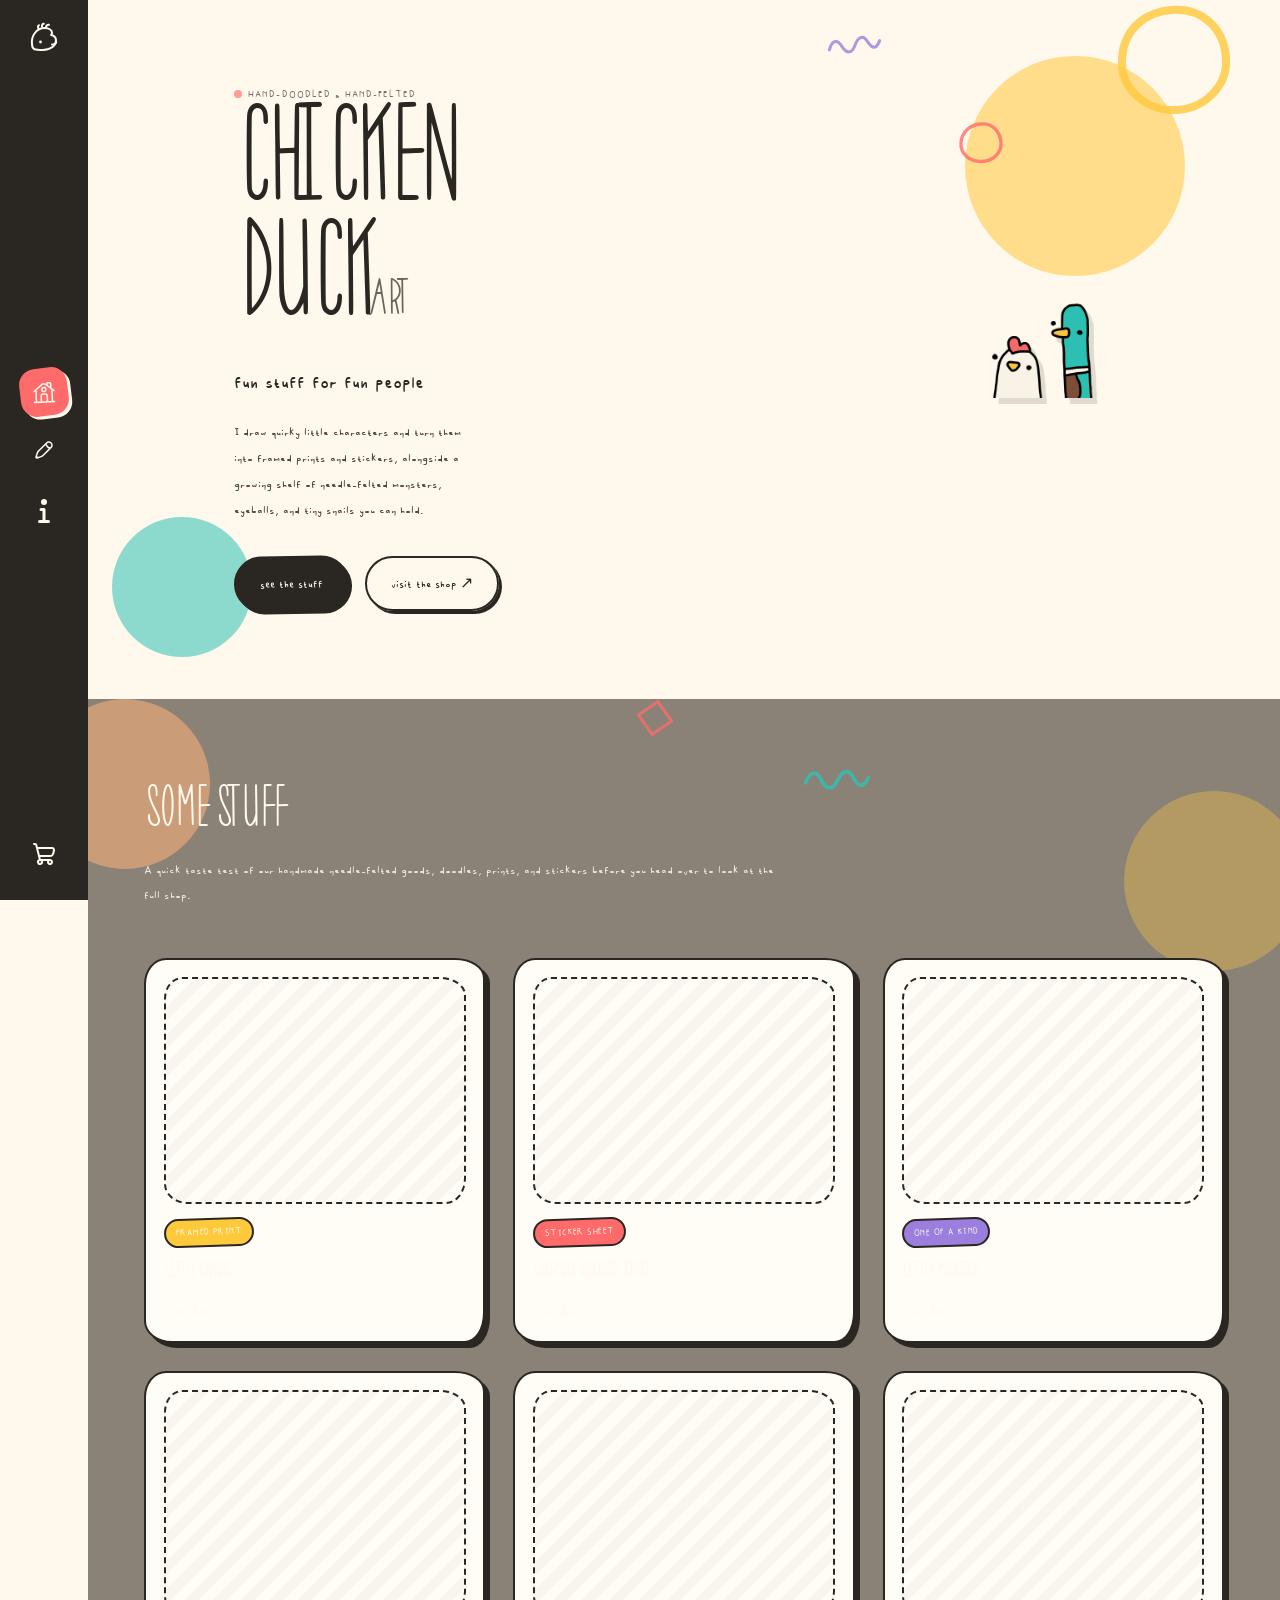
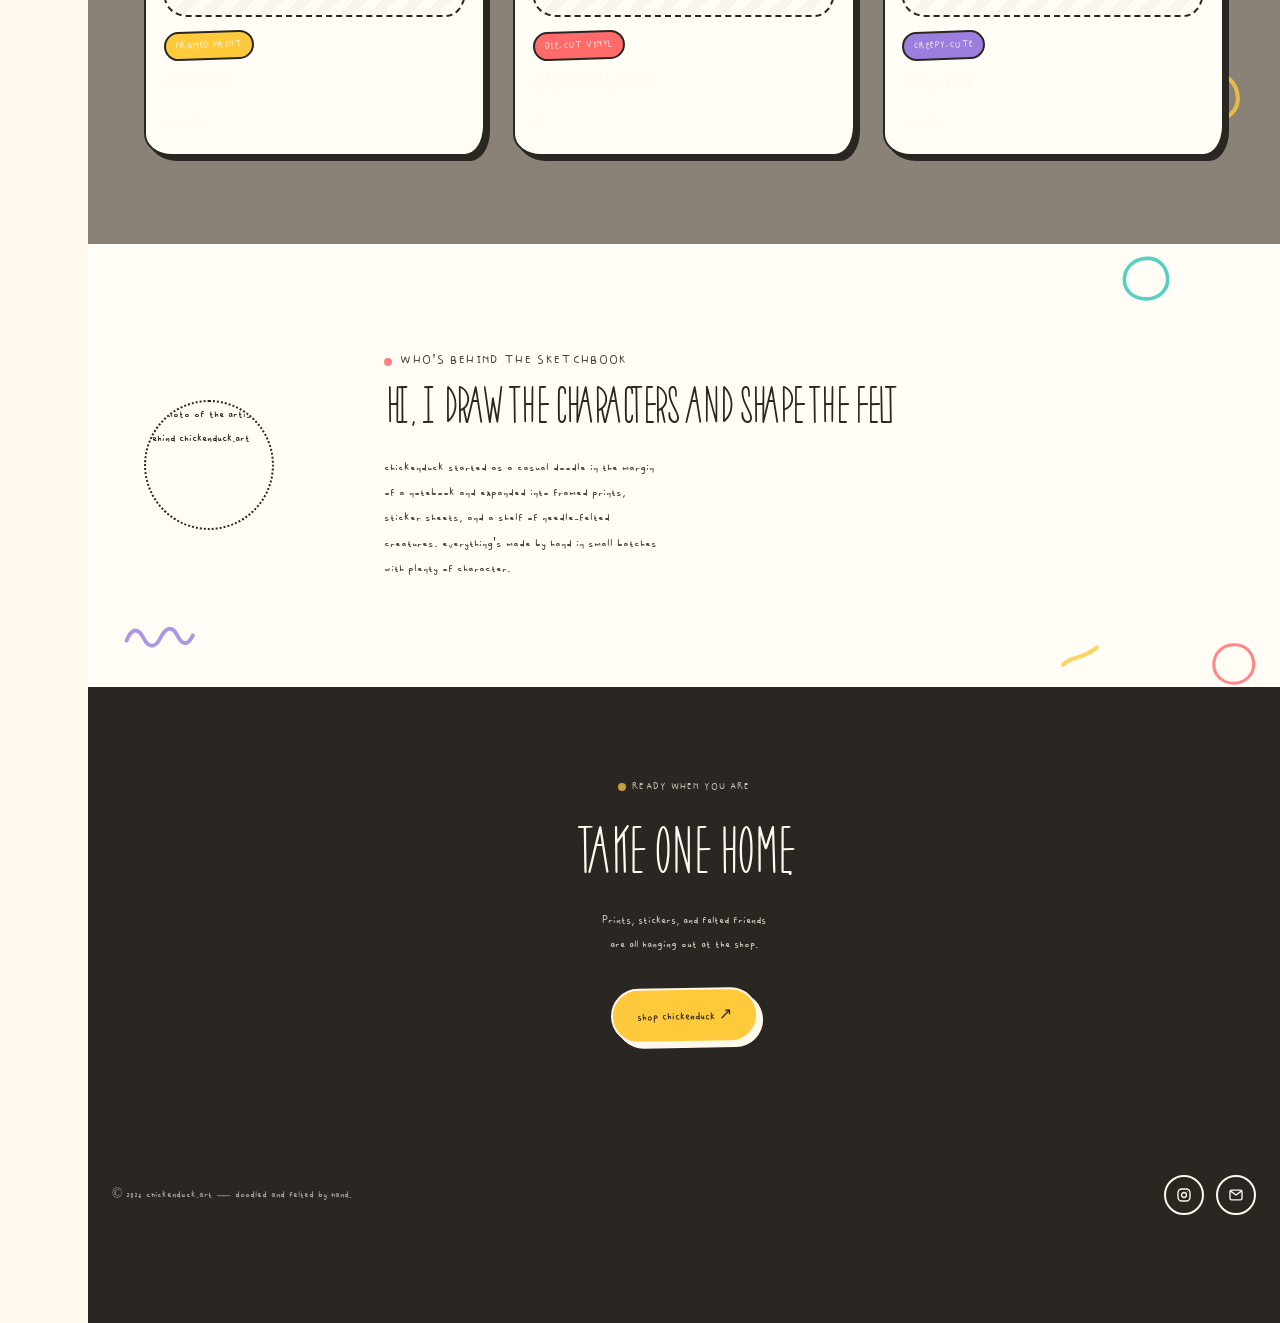
==== commit 8d24e2e4: "Rename chickenduck (1).html to index.html" ====
--- a/index.html
+++ b/index.html
@@ -46,6 +46,7 @@
   --comb:#FF6B6B;
   --yarn:#9B7EDE;
   --shell:#FFB27B;
+  --slate:#8A8177;
 
   --font-title:'Splithigh';
   --font-body:'Seblak';
@@ -90,11 +91,6 @@
   font-size:16px;
   line-height:1.5;
 }
-
-/*
-  ALL TITLES / HEADINGS
-  Splithigh + uppercase
-*/
 
 h1,
 h2,
@@ -134,7 +130,6 @@
 
 /* ============================================================
    BODY / NON-TITLE TEXT
-   SEBLAK
    ============================================================ */
 
 .eyebrow{
@@ -162,6 +157,14 @@
   flex:none;
 }
 
+.footer-cta .eyebrow{
+  color:var(--cream);
+}
+
+.footer-cta .eyebrow::before{
+  background:var(--yolk);
+}
+
 
 /* ============================================================
    BUTTONS
@@ -205,7 +208,6 @@
   background:var(--ink);
   color:var(--cream);
 
-  /* a little sticker-tilt at rest, straightens up on hover */
   transform:rotate(-1deg);
 }
 
@@ -520,9 +522,7 @@
 
 
 /* ============================================================
-   HAND-DRAWN DOODLE ACCENTS (squiggles / circles / diamonds)
-   Decorative line-art scattered around each section, in the
-   spirit of the hand-sketched mockup. Purely decorative.
+   HAND-DRAWN DOODLE ACCENTS
    ============================================================ */
 
 .doodle-deco{
@@ -760,12 +760,6 @@
 
   margin-bottom:.8rem;
 }
-
-/*
-  CHICKENDUCK.ART
-  Splithigh + uppercase — plain ink, the color lives in the
-  doodle accents and mascot art instead of the letters.
-*/
 
 .hero h1 .c1{
   color:var(--ink);
@@ -796,10 +790,6 @@
 }
 
 .hero-tagline{
-  /*
-    This is supporting copy, NOT a title.
-    Therefore: Seblak.
-  */
   font-family:var(--font-body);
   font-weight:400;
 
@@ -908,12 +898,6 @@
   background:var(--yarn);
 }
 
-
-/*
-  PRODUCT TITLES
-  Splithigh + uppercase
-*/
-
 .product-card h3{
   font-family:var(--font-title);
   font-size:1.15rem;
@@ -943,10 +927,29 @@
 
 /* ============================================================
    STUFF (doodles + stickers + felted, all in one place)
+   Dark wireframe-style placeholder section per current mockup pass
    ============================================================ */
 
 .section-stuff{
-  background:var(--paper);
+  background:var(--slate);
+  color:var(--cream);
+}
+
+.section-stuff .eyebrow{
+  color:var(--cream);
+}
+
+.section-stuff .eyebrow::before{
+  background:var(--comb);
+}
+
+.section-stuff .section-head h2{
+  color:var(--cream);
+}
+
+.section-stuff .section-head p{
+  color:var(--cream);
+  opacity:.85;
 }
 
 .section-stuff .blob-bg:nth-of-type(1){
@@ -971,6 +974,27 @@
   opacity:.35;
 }
 
+.stuff-placeholder{
+  border:2.5px dotted var(--cream);
+  border-radius:14px;
+
+  min-height:420px;
+
+  display:flex;
+  align-items:center;
+  justify-content:center;
+
+  background:rgba(255,248,236,.03);
+}
+
+.stuff-placeholder .wiggle-label{
+  font-family:var(--font-body);
+  font-size:1.6rem;
+  font-weight:400;
+  color:var(--cream);
+  opacity:.75;
+}
+
 
 /* ============================================================
    ABOUT
@@ -990,10 +1014,22 @@
   align-items:center;
 }
 
-.about-avatar .wiggle-zone{
-  aspect-ratio:1/1;
+.about-avatar{
+  width:130px;
+  height:130px;
+
   border-radius:50%;
+  border:2.5px dotted var(--ink);
+
+  overflow:hidden;
+
   transform:rotate(-3deg);
+}
+
+.about-avatar img{
+  width:100%;
+  height:100%;
+  object-fit:cover;
 }
 
 .about-copy p{
@@ -1017,11 +1053,6 @@
 
   text-align:center;
 }
-
-/*
-  TAKE ONE HOME
-  Splithigh + uppercase
-*/
 
 .footer-cta h2{
   font-family:var(--font-title);
@@ -1248,7 +1279,6 @@
   }
 
   .about-avatar{
-    max-width:160px;
     margin:0 auto;
   }
 
@@ -1279,7 +1309,6 @@
   </a>
 
   <ul class="nav-list">
-    <!-- 1. HOME PAGE -->
     <li>
       <a href="#home" class="nav-link active" aria-label="Home">
         <span class="blob"></span>
@@ -1293,7 +1322,6 @@
       </a>
     </li>
 
-    <!-- 2. STUFF (doodles, stickers & felted, all together — reuses the pencil icon) -->
     <li>
       <a href="#stuff" class="nav-link" aria-label="Stuff">
         <span class="blob"></span>
@@ -1307,7 +1335,6 @@
       </a>
     </li>
 
-    <!-- 3. INFO/ABOUT -->
     <li>
       <a href="#about" class="nav-link" aria-label="About">
         <span class="blob"></span>
@@ -1317,7 +1344,6 @@
     </li>
   </ul>
 
-  <!-- 4. SHOP/STORE -->
   <a href="https://shop.chickenduck.art" target="_blank" rel="noopener" class="nav-link nav-shop" aria-label="Shop (opens shop.chickenduck.art)">
     <span class="blob"></span>
     <svg viewBox="0 0 24 24" fill="none" xmlns="http://www.w3.org/2000/svg"><g stroke-width="0"/><g stroke-linecap="round" stroke-linejoin="round"/><path fill-rule="evenodd" clip-rule="evenodd" d="M2 1a1 1 0 0 0 0 2h1.22l3.563 14.257A3 3 0 1 0 10.83 19h4.342A3 3 0 1 0 18 17H8.78l-.5-2H18c2.064 0 3.302-1.304 3.989-2.744.67-1.407.904-3.09.986-4.312C23.088 6.24 21.68 5 20.121 5H5.781L5.16 2.515A2 2 0 0 0 3.22 1zm16 12H7.78l-1.5-6h13.841c.553 0 .885.407.858.81-.076 1.142-.288 2.522-.795 3.585C19.692 12.425 19.02 13 18 13m0 7.994a.994.994 0 1 1 0-1.988.994.994 0 0 1 0 1.988M7.006 20a.994.994 0 1 0 1.988 0 .994.994 0 0 0-1.988 0" fill="#fff8ec"/></svg>
@@ -1366,9 +1392,8 @@
 
     <div class="section-inner">
       <div class="section-head reveal">
-        <p class="eyebrow">prints, stickers &amp; felted friends</p>
-        <h2>the stuff</h2>
-        <p>Loose ink doodles turned into framed prints and sticker sheets, plus a growing shelf of needle-felted monsters, eyeballs, and tiny snails. Every piece is a little bit wobbly on purpose.</p>
+        <h2>some stuff</h2>
+        <p>A quick taste test of our handmade needle-felted goods, doodles, prints, and stickers before you head over to look at the full shop.</p>
       </div>
       <div class="product-grid">
         <article class="product-card reveal">
@@ -1419,9 +1444,7 @@
 
     <div class="section-inner about-grid">
       <div class="about-avatar reveal">
-        <div class="wiggle-zone">
-          <span class="wiggle-label">(photo or avatar)</span>
-        </div>
+        <img src="./assets/images/avatar-placeholder.jpg" alt="Photo of the artist behind chickenduck.art">
       </div>
       <div class="about-copy reveal">
         <p class="eyebrow">who's behind the sketchbook</p>
@@ -1433,7 +1456,8 @@
 
   <section class="footer-cta">
     <div class="section-inner reveal">
-      <h2>take one home</h2>
+      <p class="eyebrow">ready when you are</p>
+      <h2>take one home.</h2>
       <p>Prints, stickers, and felted friends are all hanging out at the shop.</p>
       <a href="https://shop.chickenduck.art" target="_blank" rel="noopener" class="btn btn-primary">shop chickenduck ↗</a>
     </div>
@@ -1481,7 +1505,7 @@
           });
         }
       });
-    }, { threshold: 0.5 });
+    }, { threshold: 0, rootMargin: '-45% 0px -45% 0px' });
     sections.forEach(function(s){ if (s) navIo.observe(s); });
   }
 </script>
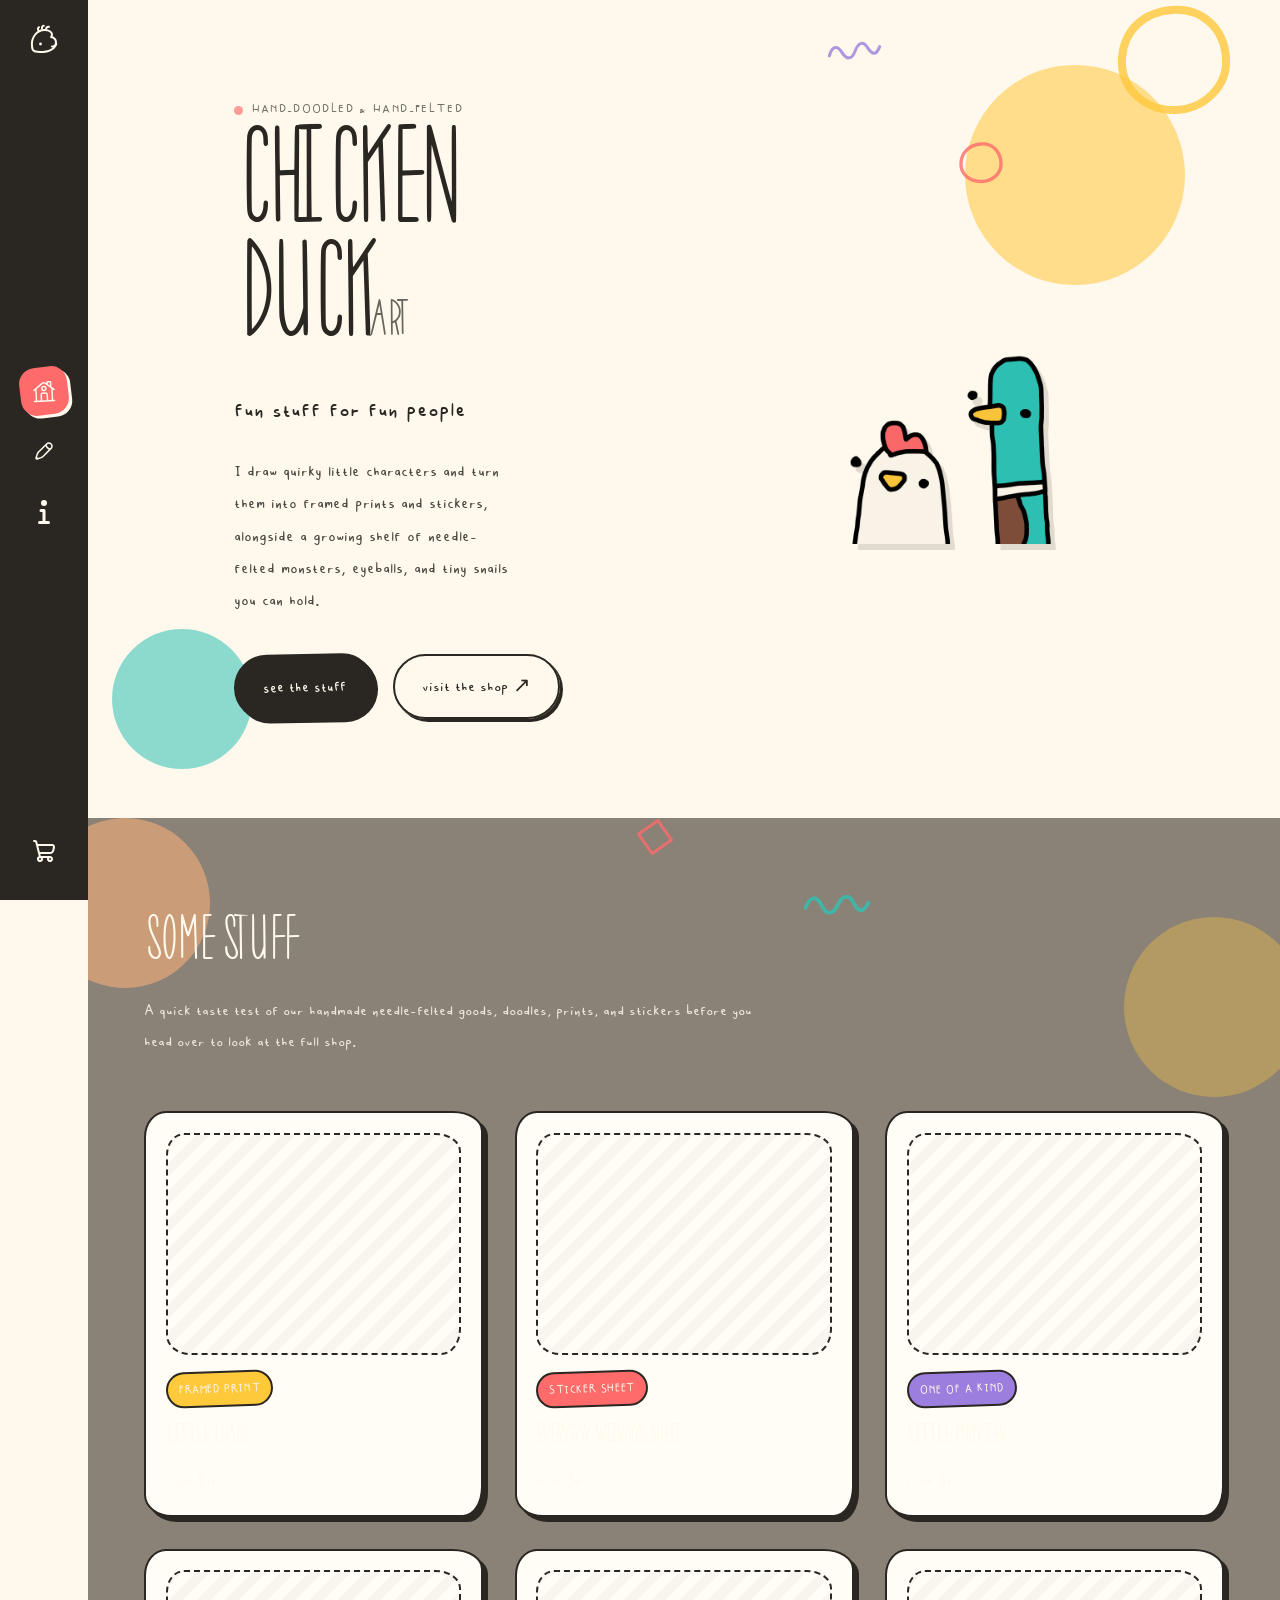
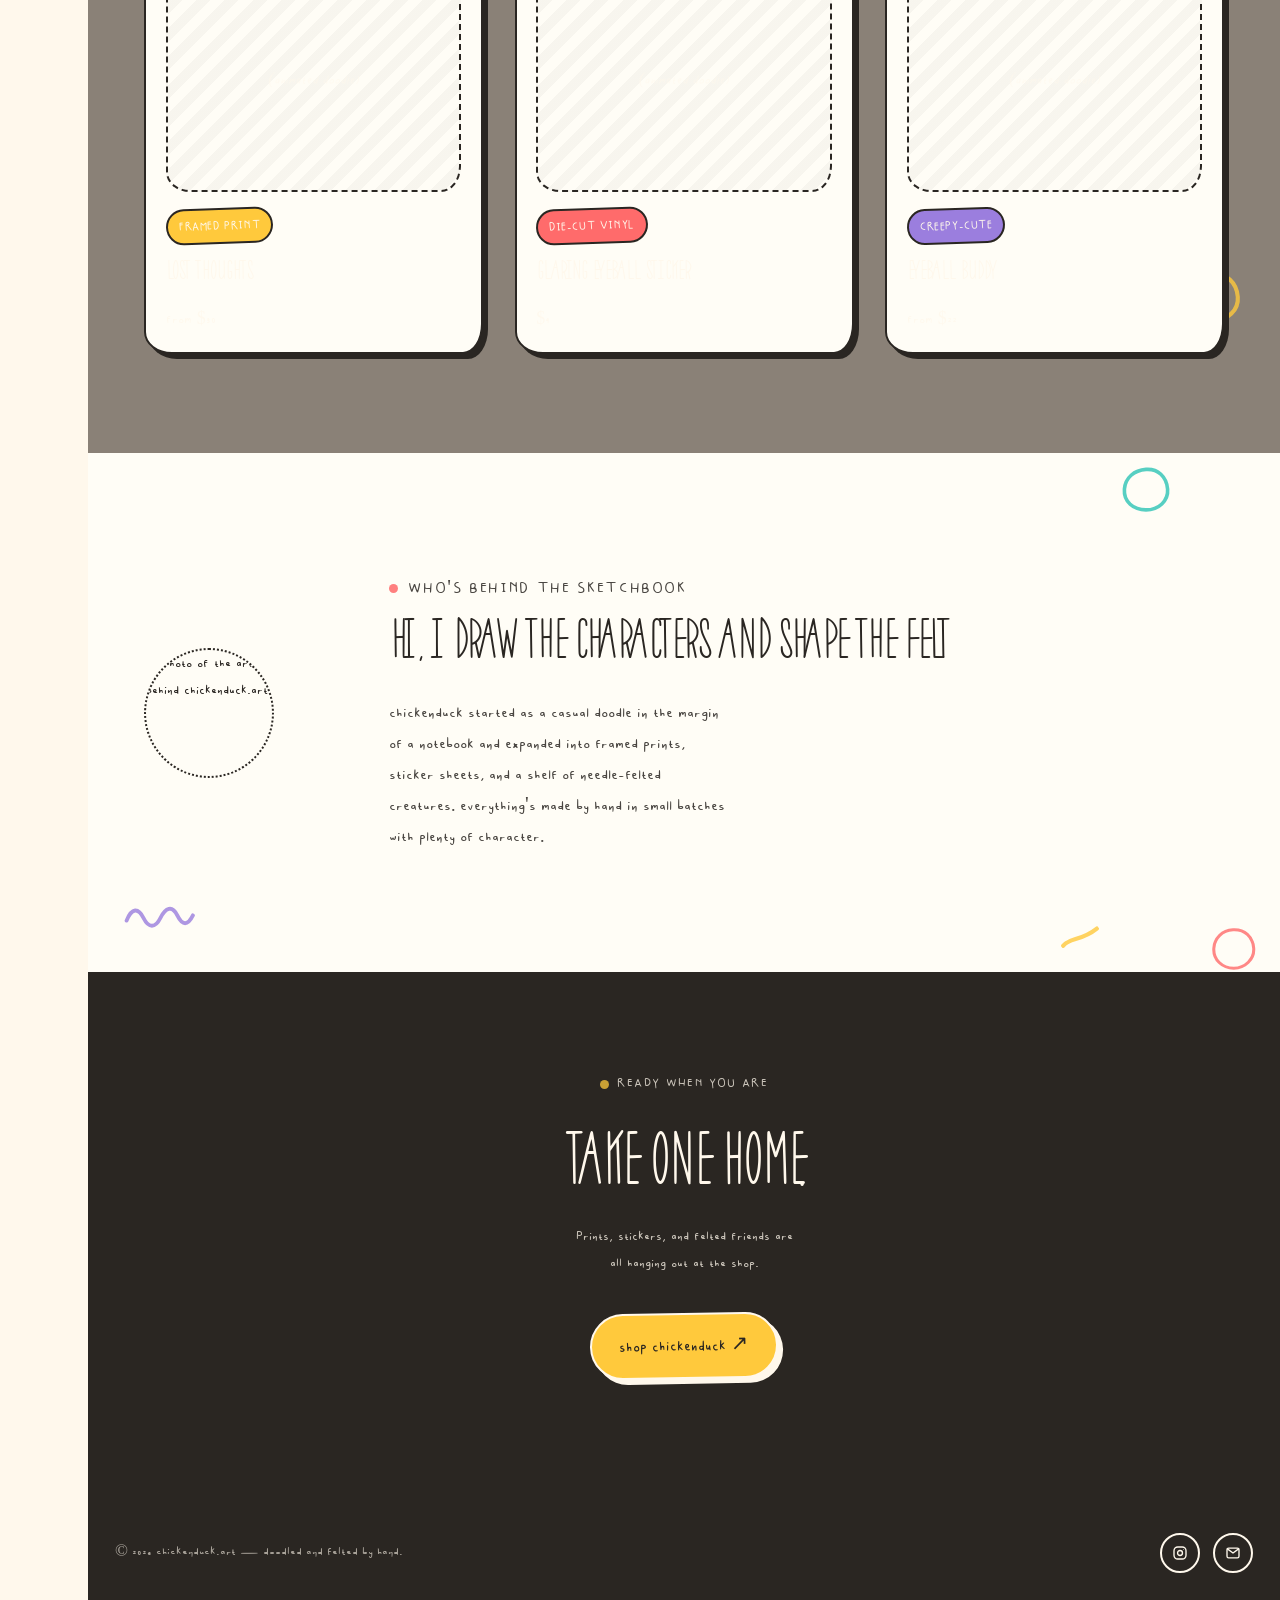
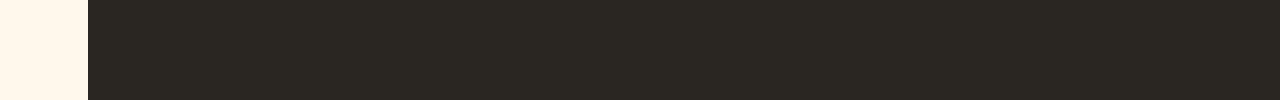
==== commit 240aebe0: "Adjust font sizes and hero image dimensions Updated font sizes across various elements for better re" ====
--- a/index.html
+++ b/index.html
@@ -63,6 +63,7 @@
 }
 
 html{
+  font-size:18px;
   scroll-behavior:smooth;
 }
 
@@ -88,7 +89,7 @@
   background:var(--cream);
   color:var(--ink);
   font-family:var(--font-body);
-  font-size:16px;
+  font-size:18px;
   line-height:1.5;
 }
 
@@ -139,7 +140,7 @@
 
   font-family:var(--font-body);
   font-weight:400;
-  font-size:.8rem;
+  font-size:.95rem;
   letter-spacing:.08em;
   text-transform:uppercase;
 
@@ -177,7 +178,7 @@
 
   font-family:var(--font-body);
   font-weight:400;
-  font-size:1rem;
+  font-size:1.15rem;
 
   padding:.85rem 1.5rem;
   border-radius:999px;
@@ -353,7 +354,7 @@
 
   font-family:var(--font-body);
   font-weight:400;
-  font-size:.82rem;
+  font-size:.95rem;
 
   padding:.4rem .7rem;
 
@@ -657,7 +658,7 @@
 
 .wiggle-zone .wiggle-label{
   font-family:var(--font-body);
-  font-size:.8rem;
+  font-size:.95rem;
   font-weight:400;
 
   opacity:.5;
@@ -694,7 +695,7 @@
 
 .section-head p{
   font-family:var(--font-body);
-  font-size:1.05rem;
+  font-size:1.15rem;
   opacity:.8;
   margin:0;
 }
@@ -744,8 +745,10 @@
 }
 
 .hero-image{
-  width:200px;
+  width:400px;
   justify-self:end;
+  margin-top:3.5rem;
+  transform:translateX(2rem);
   filter:drop-shadow(5px 6px 0 rgba(42,38,34,.14));
 }
 
@@ -793,14 +796,14 @@
   font-family:var(--font-body);
   font-weight:400;
 
-  font-size:clamp(1.2rem,2.2vw,1.6rem);
+  font-size:clamp(1.3rem,2.4vw,1.75rem);
 
   margin:1.1rem 0 1.1rem;
 }
 
 .hero-copy{
   font-family:var(--font-body);
-  font-size:1.08rem;
+  font-size:1.2rem;
 
   max-width:46ch;
 
@@ -872,7 +875,7 @@
   align-self:flex-start;
 
   font-family:var(--font-body);
-  font-size:.72rem;
+  font-size:.85rem;
   font-weight:400;
 
   letter-spacing:.04em;
@@ -900,7 +903,7 @@
 
 .product-card h3{
   font-family:var(--font-title);
-  font-size:1.15rem;
+  font-size:1.3rem;
   line-height:1.25;
 
   font-weight:400;
@@ -989,7 +992,7 @@
 
 .stuff-placeholder .wiggle-label{
   font-family:var(--font-body);
-  font-size:1.6rem;
+  font-size:1.8rem;
   font-weight:400;
   color:var(--cream);
   opacity:.75;
@@ -1035,7 +1038,7 @@
 .about-copy p{
   font-family:var(--font-body);
 
-  font-size:1.05rem;
+  font-size:1.15rem;
 
   opacity:.85;
 
@@ -1147,7 +1150,7 @@
 .footer-copy{
   font-family:var(--font-body);
 
-  font-size:.85rem;
+  font-size:.95rem;
   opacity:.6;
 }
 
@@ -1250,9 +1253,10 @@
   }
 
   .hero-image{
-    width:150px;
+    width:260px;
     justify-self:center;
-    margin-top:.5rem;
+    margin-top:1rem;
+    transform:none;
   }
 
   .hero h1,
